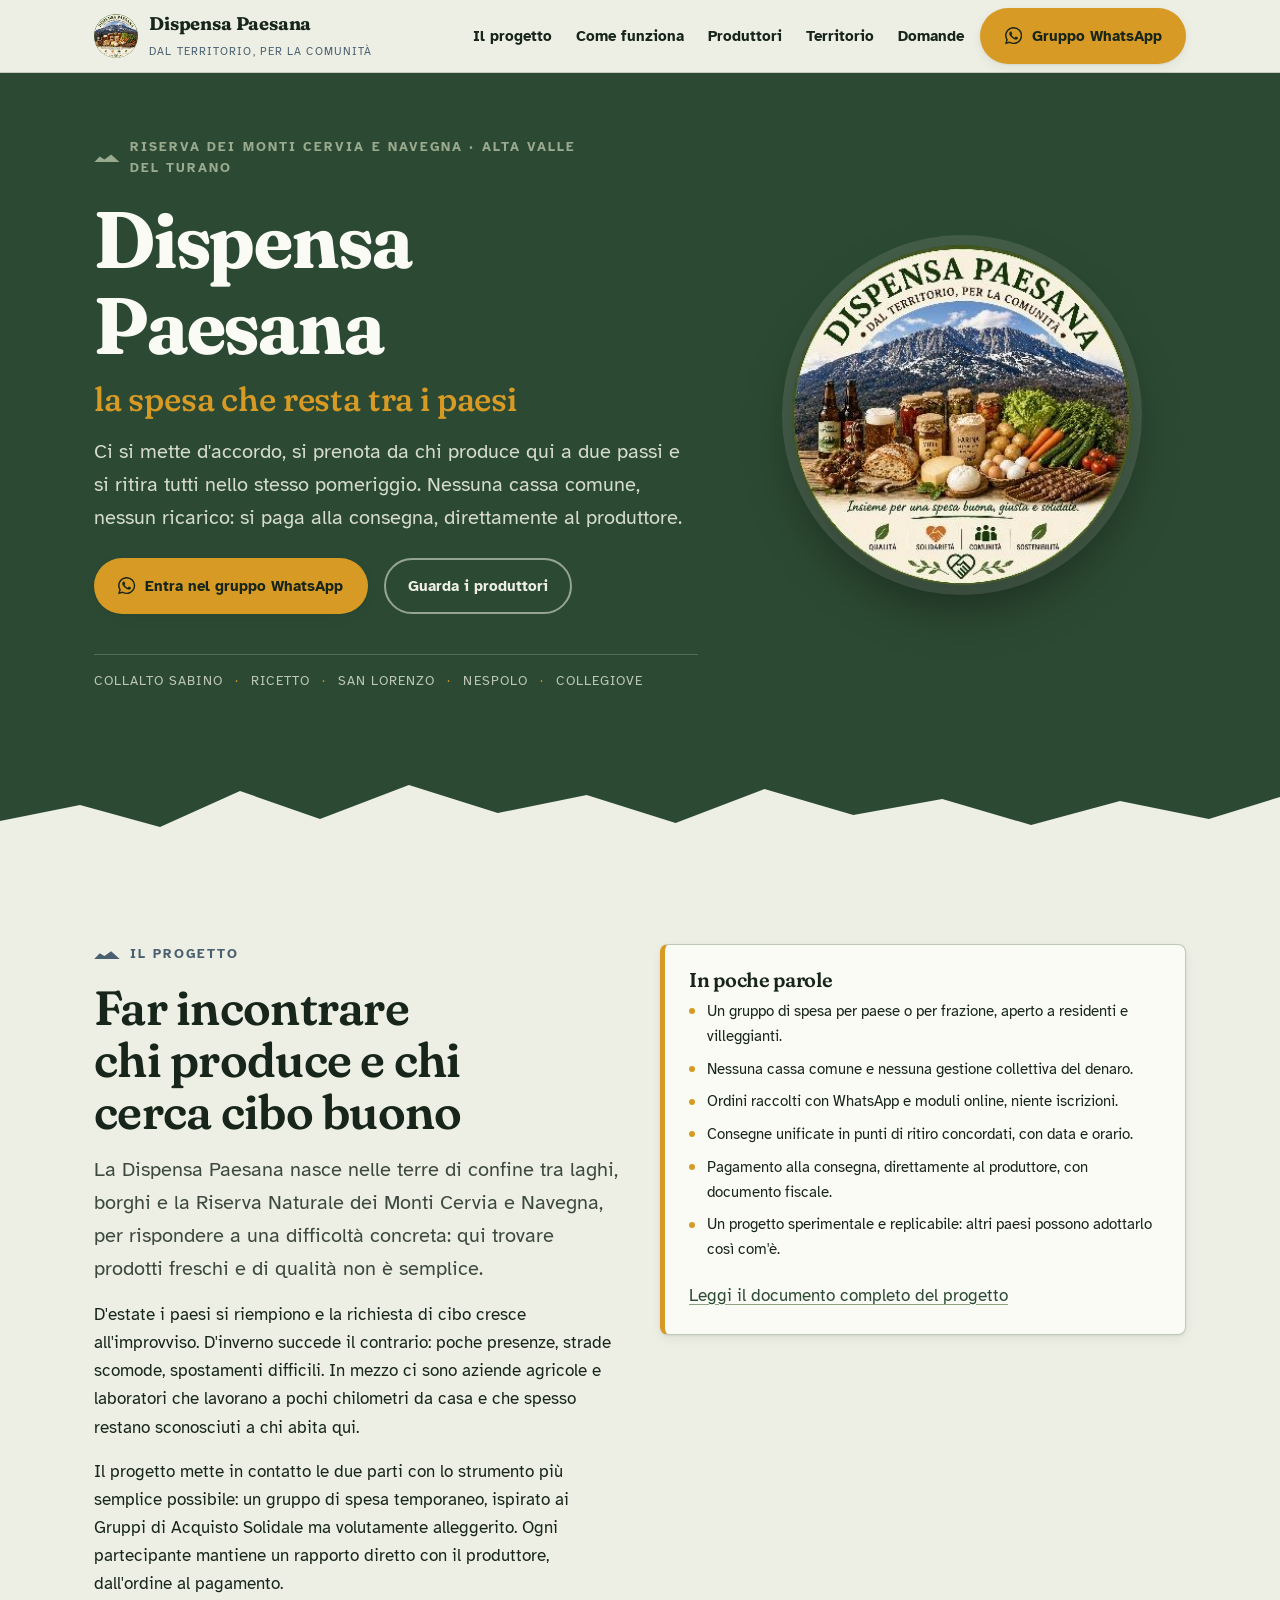
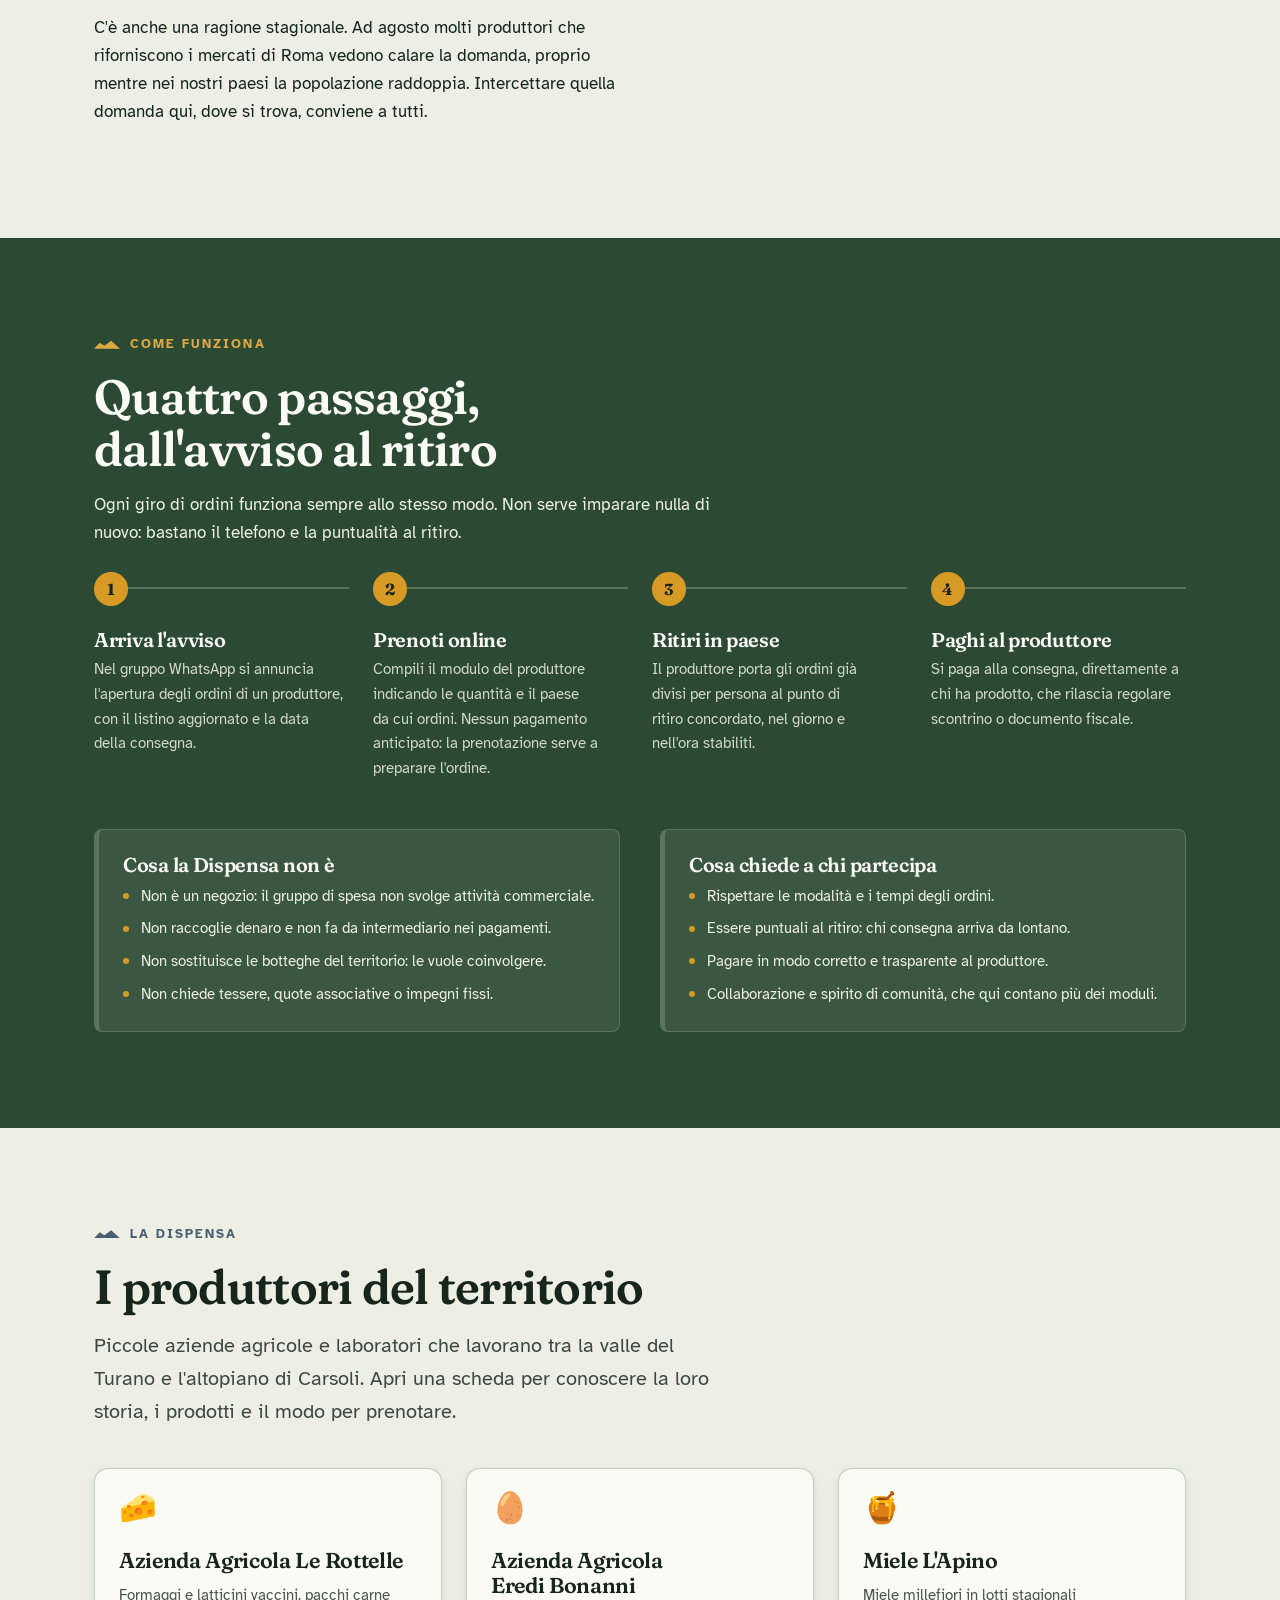
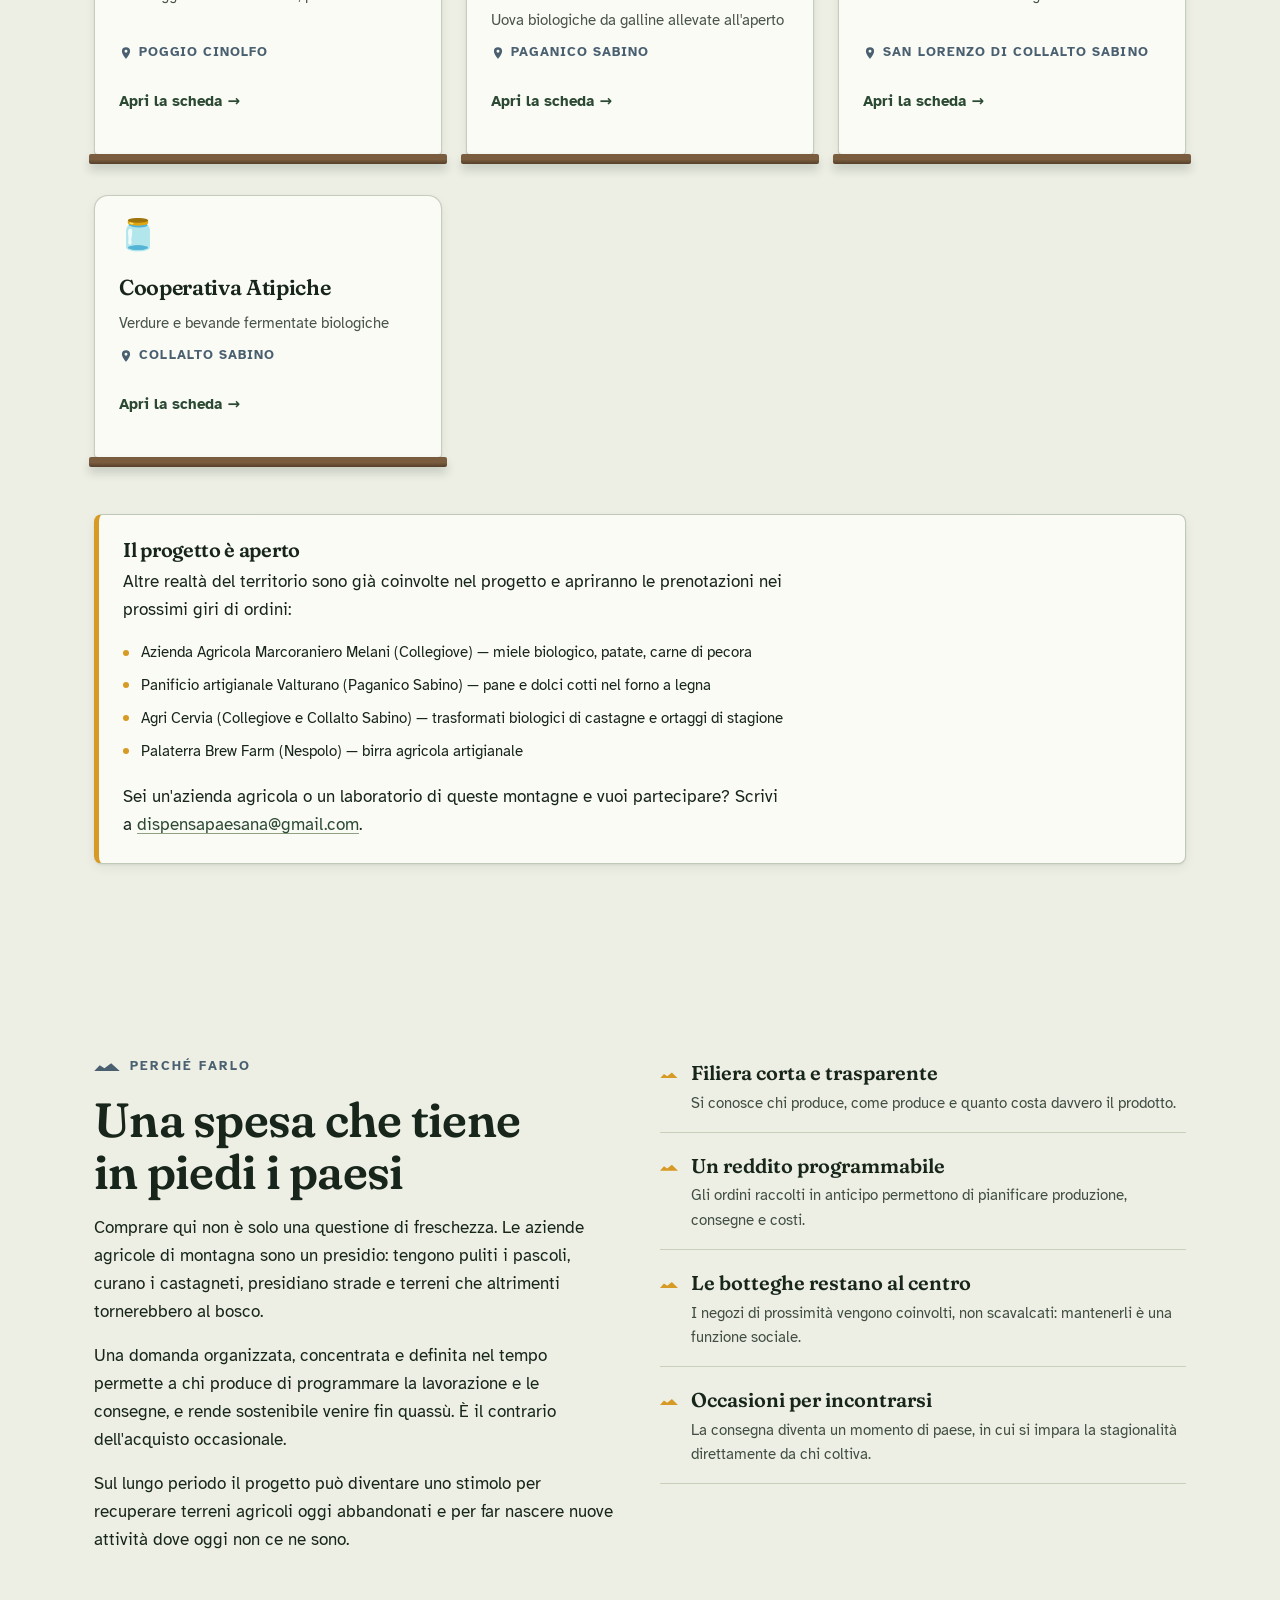
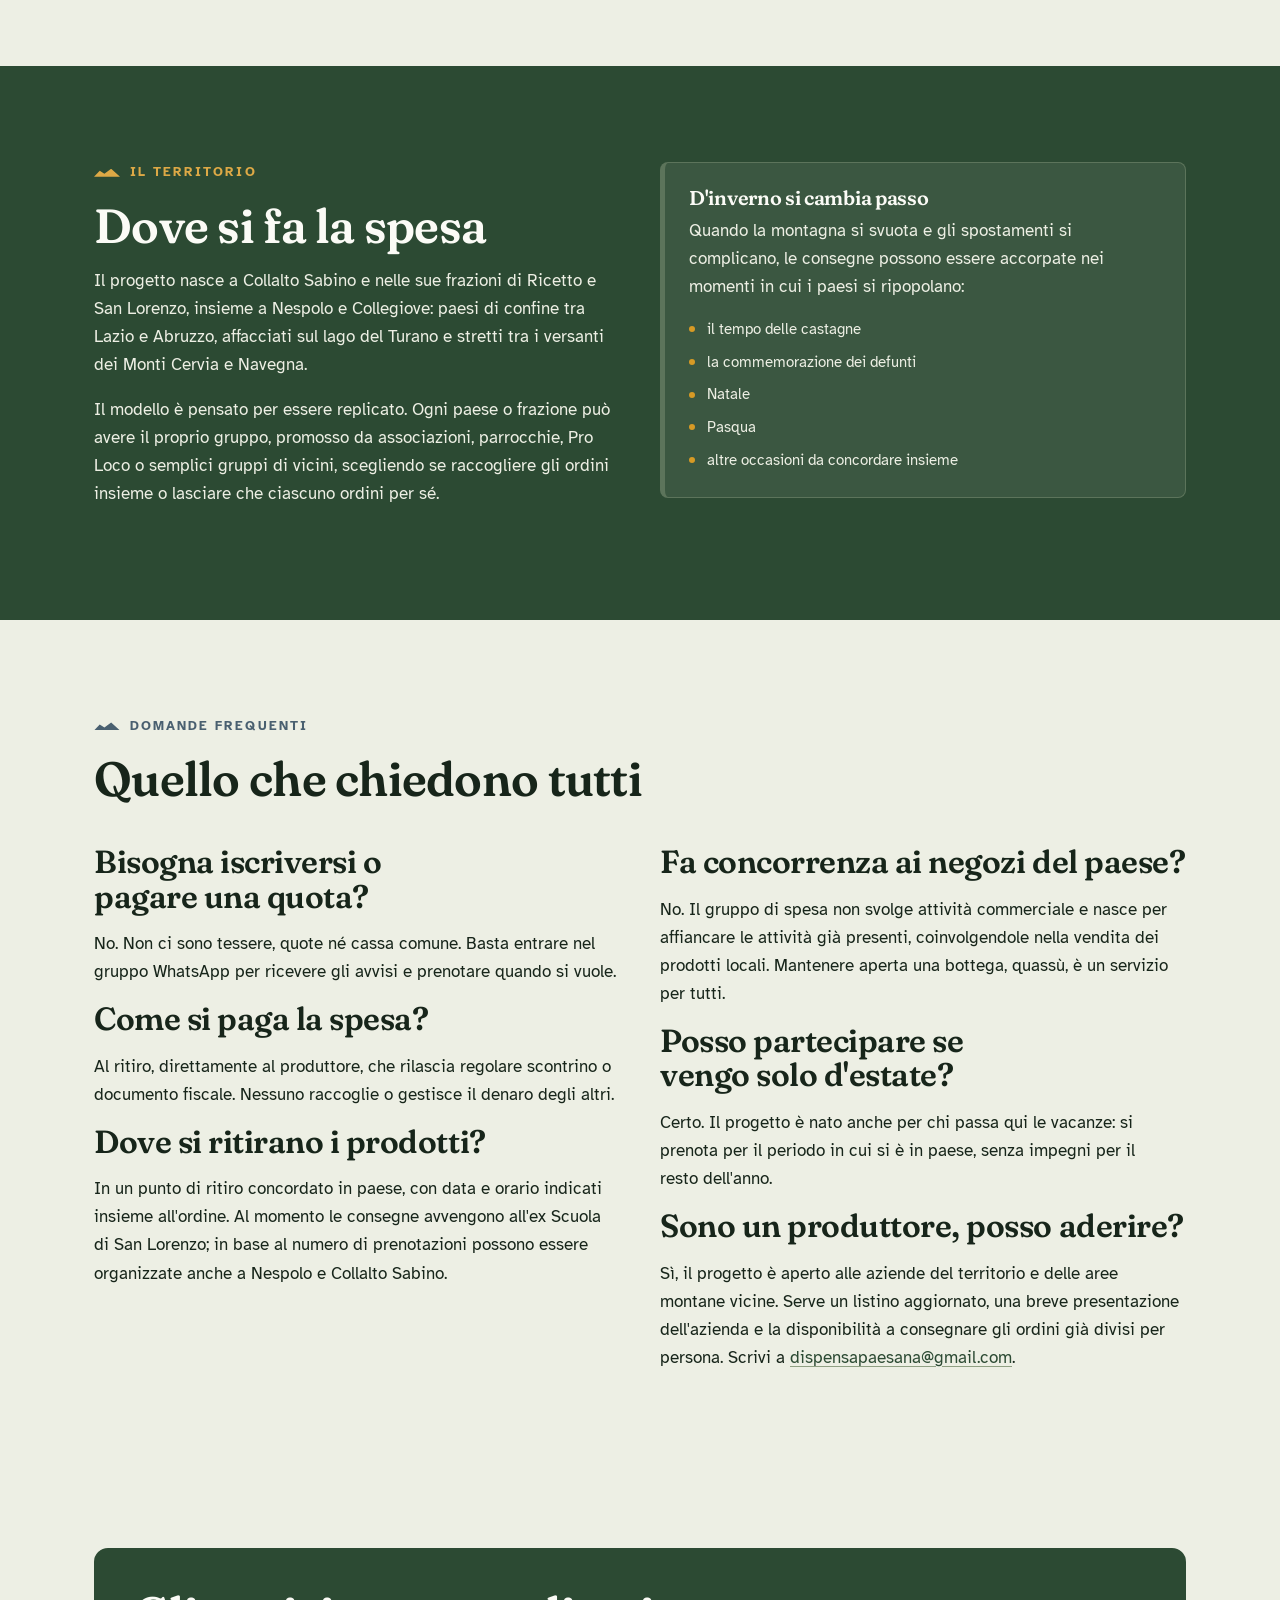
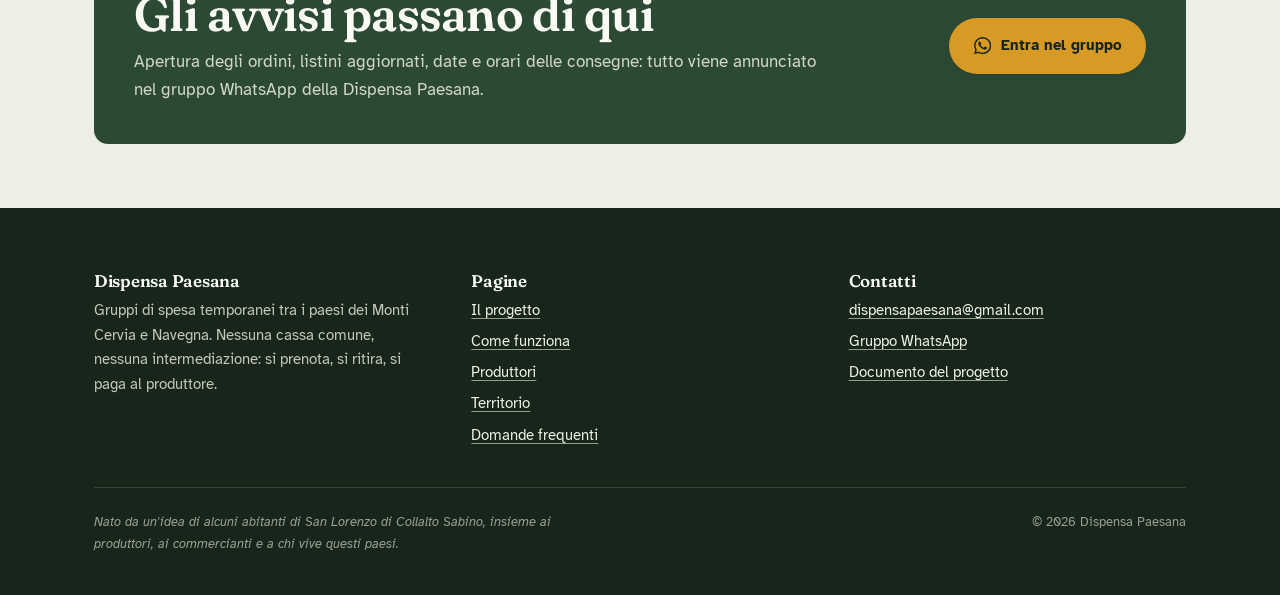
==== index.html @ 84d99591 "Sito web generato con Claude" ====
<!DOCTYPE html>
<html lang="it">
<head>
<meta charset="utf-8">
<meta name="viewport" content="width=device-width, initial-scale=1">
<title>Dispensa Paesana — gruppi di spesa con i produttori dei Monti Cervia e Navegna</title>
<meta name="description" content="Gruppi di spesa temporanei tra Collalto Sabino, Ricetto, San Lorenzo, Nespolo e Collegiove: prenoti dai produttori locali, ritiri in paese, paghi direttamente a chi produce.">
<link rel="canonical" href="https://www.dispensapaesana.it/">
<meta name="robots" content="index, follow">

<meta property="og:type" content="website">
<meta property="og:site_name" content="Dispensa Paesana">
<meta property="og:locale" content="it_IT">
<meta property="og:title" content="Dispensa Paesana — la spesa che resta tra i paesi">
<meta property="og:description" content="Prenoti dai produttori dei Monti Cervia e Navegna, ritiri in paese, paghi direttamente a chi produce. Un progetto di Collalto Sabino, Ricetto, San Lorenzo, Nespolo e Collegiove.">
<meta property="og:url" content="https://www.dispensapaesana.it/">
<meta property="og:image" content="https://www.dispensapaesana.it/assets/img/logo-dispensa-paesana.jpg">
<meta name="twitter:card" content="summary">

<link rel="icon" href="assets/img/logo-dispensa-paesana.jpg">
<link rel="apple-touch-icon" href="assets/img/logo-dispensa-paesana.jpg">

<link rel="preconnect" href="https://fonts.googleapis.com">
<link rel="preconnect" href="https://fonts.gstatic.com" crossorigin>
<link href="https://fonts.googleapis.com/css2?family=Atkinson+Hyperlegible:ital,wght@0,400;0,700;1,400&display=swap" rel="stylesheet">
<link href="https://fonts.googleapis.com/css2?family=Fraunces:opsz,wght,SOFT,WONK@9..144,400..800,0..100,0..1&display=swap" rel="stylesheet">

<link rel="stylesheet" href="assets/css/base.css">
<link rel="stylesheet" href="assets/css/layout.css">
<link rel="stylesheet" href="assets/css/componenti.css">

<script type="application/ld+json">
{
  "@context": "https://schema.org",
  "@graph": [
    {
      "@type": "Organization",
      "@id": "https://www.dispensapaesana.it/#organizzazione",
      "name": "Dispensa Paesana",
      "url": "https://www.dispensapaesana.it/",
      "logo": "https://www.dispensapaesana.it/assets/img/logo-dispensa-paesana.jpg",
      "email": "dispensapaesana@gmail.com",
      "description": "Gruppi di spesa temporanei che collegano i produttori agricoli e di trasformazione dei Monti Cervia e Navegna agli abitanti di Collalto Sabino, Ricetto, San Lorenzo, Nespolo e Collegiove.",
      "areaServed": [
        { "@type": "Place", "name": "Collalto Sabino" },
        { "@type": "Place", "name": "Ricetto" },
        { "@type": "Place", "name": "San Lorenzo di Collalto Sabino" },
        { "@type": "Place", "name": "Nespolo" },
        { "@type": "Place", "name": "Collegiove" }
      ]
    },
    {
      "@type": "WebSite",
      "@id": "https://www.dispensapaesana.it/#sito",
      "url": "https://www.dispensapaesana.it/",
      "name": "Dispensa Paesana",
      "inLanguage": "it-IT",
      "publisher": { "@id": "https://www.dispensapaesana.it/#organizzazione" }
    },
    {
      "@type": "FAQPage",
      "mainEntity": [
        {
          "@type": "Question",
          "name": "Bisogna iscriversi o pagare una quota?",
          "acceptedAnswer": {
            "@type": "Answer",
            "text": "No. Non ci sono tessere, quote né cassa comune. Basta entrare nel gruppo WhatsApp per ricevere gli avvisi e prenotare quando si vuole."
          }
        },
        {
          "@type": "Question",
          "name": "Come si paga la spesa?",
          "acceptedAnswer": {
            "@type": "Answer",
            "text": "Si paga al ritiro, direttamente al produttore, che rilascia regolare scontrino o documento fiscale. Nessuno raccoglie o gestisce il denaro degli altri."
          }
        },
        {
          "@type": "Question",
          "name": "Dove si ritirano i prodotti?",
          "acceptedAnswer": {
            "@type": "Answer",
            "text": "In un punto di ritiro concordato in paese, con data e orario indicati insieme all'ordine. Al momento le consegne avvengono presso l'ex Scuola di San Lorenzo; in base al numero di prenotazioni possono essere organizzate anche a Nespolo e Collalto Sabino."
          }
        },
        {
          "@type": "Question",
          "name": "La Dispensa Paesana fa concorrenza ai negozi del paese?",
          "acceptedAnswer": {
            "@type": "Answer",
            "text": "No. Il gruppo di spesa non svolge attività commerciale e nasce per affiancare le attività già presenti sul territorio, coinvolgendole nella vendita dei prodotti locali."
          }
        },
        {
          "@type": "Question",
          "name": "Un produttore locale può aderire al progetto?",
          "acceptedAnswer": {
            "@type": "Answer",
            "text": "Sì. Il progetto è aperto a nuove aziende agricole e di trasformazione del territorio e delle aree montane vicine. Basta scrivere a dispensapaesana@gmail.com."
          }
        }
      ]
    }
  ]
}
</script>
</head>
<body>
<a class="salta-al-contenuto" href="#contenuto">Salta al contenuto</a>

<header class="intestazione">
  <div class="contenitore intestazione__interno">
    <a class="marchio" href="index.html">
      <img src="assets/img/logo-dispensa-paesana.jpg" width="44" height="44" alt="">
      <span>
        <span class="marchio__nome">Dispensa Paesana</span>
        <span class="marchio__nota">Dal territorio, per la comunità</span>
      </span>
    </a>

    <button class="apri-menu" type="button" data-apri-menu aria-expanded="false" aria-controls="menu-principale">
      <span class="solo-lettori-schermo">Apri il menu</span>
      <svg viewBox="0 0 24 24" aria-hidden="true" fill="none" stroke="currentColor" stroke-width="2" stroke-linecap="round"><path d="M4 7h16M4 12h16M4 17h16"/></svg>
    </button>

    <nav class="navigazione" id="menu-principale" data-menu aria-label="Navigazione principale">
      <ul>
        <li><a href="#progetto">Il progetto</a></li>
        <li><a href="#come-funziona">Come funziona</a></li>
        <li><a href="#produttori">Produttori</a></li>
        <li><a href="#territorio">Territorio</a></li>
        <li><a href="#domande">Domande</a></li>
      </ul>
    </nav>

    <a class="bottone bottone--whatsapp" href="https://chat.whatsapp.com/GsconrVjEJtGJzYn5DuaPq?s=cl&amp;p=a&amp;ilr=0" target="_blank" rel="noopener">
      <svg viewBox="0 0 24 24" aria-hidden="true"><path d="M17.472 14.382c-.297-.149-1.758-.867-2.03-.967-.273-.099-.471-.148-.67.15-.197.297-.767.966-.94 1.164-.173.199-.347.223-.644.075-.297-.15-1.255-.463-2.39-1.475-.883-.788-1.48-1.761-1.653-2.059-.173-.297-.018-.458.13-.606.134-.133.298-.347.446-.52.149-.174.198-.298.298-.497.099-.198.05-.371-.025-.52-.075-.149-.669-1.612-.916-2.207-.242-.579-.487-.5-.669-.51-.173-.008-.371-.01-.57-.01-.198 0-.52.074-.792.372-.272.297-1.04 1.016-1.04 2.479 0 1.462 1.065 2.875 1.213 3.074.149.198 2.096 3.2 5.077 4.487.709.306 1.262.489 1.694.625.712.227 1.36.195 1.871.118.571-.085 1.758-.719 2.006-1.413.248-.694.248-1.289.173-1.413-.074-.124-.272-.198-.57-.347M12.05 21.785h-.004a9.87 9.87 0 0 1-5.031-1.378l-.361-.214-3.741.982.998-3.648-.235-.374a9.86 9.86 0 0 1-1.51-5.26c.001-5.45 4.436-9.884 9.888-9.884 2.64 0 5.122 1.03 6.988 2.898a9.825 9.825 0 0 1 2.893 6.994c-.003 5.45-4.437 9.884-9.885 9.884m8.413-18.297A11.815 11.815 0 0 0 12.05 0C5.495 0 .16 5.335.157 11.892c0 2.096.547 4.142 1.588 5.945L.057 24l6.305-1.654a11.882 11.882 0 0 0 5.683 1.448h.005c6.554 0 11.89-5.335 11.893-11.893a11.821 11.821 0 0 0-3.48-8.413"/></svg>
      Gruppo WhatsApp
    </a>
  </div>
</header>

<main id="contenuto">

  <!-- Copertina ------------------------------------------------------------ -->
  <section class="copertina">
    <div class="contenitore copertina__interno">
      <div>
        <p class="occhiello copertina__occhiello">Riserva dei Monti Cervia e Navegna · Alta Valle del Turano</p>
        <h1>Dispensa Paesana<em>la spesa che resta tra i paesi</em></h1>
        <p class="copertina__testo">Ci si mette d'accordo, si prenota da chi produce qui a due passi e si ritira tutti nello stesso pomeriggio. Nessuna cassa comune, nessun ricarico: si paga alla consegna, direttamente al produttore.</p>
        <div class="copertina__azioni">
          <a class="bottone bottone--whatsapp" href="https://chat.whatsapp.com/GsconrVjEJtGJzYn5DuaPq?s=cl&amp;p=a&amp;ilr=0" target="_blank" rel="noopener">
            <svg viewBox="0 0 24 24" aria-hidden="true"><path d="M17.472 14.382c-.297-.149-1.758-.867-2.03-.967-.273-.099-.471-.148-.67.15-.197.297-.767.966-.94 1.164-.173.199-.347.223-.644.075-.297-.15-1.255-.463-2.39-1.475-.883-.788-1.48-1.761-1.653-2.059-.173-.297-.018-.458.13-.606.134-.133.298-.347.446-.52.149-.174.198-.298.298-.497.099-.198.05-.371-.025-.52-.075-.149-.669-1.612-.916-2.207-.242-.579-.487-.5-.669-.51-.173-.008-.371-.01-.57-.01-.198 0-.52.074-.792.372-.272.297-1.04 1.016-1.04 2.479 0 1.462 1.065 2.875 1.213 3.074.149.198 2.096 3.2 5.077 4.487.709.306 1.262.489 1.694.625.712.227 1.36.195 1.871.118.571-.085 1.758-.719 2.006-1.413.248-.694.248-1.289.173-1.413-.074-.124-.272-.198-.57-.347M12.05 21.785h-.004a9.87 9.87 0 0 1-5.031-1.378l-.361-.214-3.741.982.998-3.648-.235-.374a9.86 9.86 0 0 1-1.51-5.26c.001-5.45 4.436-9.884 9.888-9.884 2.64 0 5.122 1.03 6.988 2.898a9.825 9.825 0 0 1 2.893 6.994c-.003 5.45-4.437 9.884-9.885 9.884m8.413-18.297A11.815 11.815 0 0 0 12.05 0C5.495 0 .16 5.335.157 11.892c0 2.096.547 4.142 1.588 5.945L.057 24l6.305-1.654a11.882 11.882 0 0 0 5.683 1.448h.005c6.554 0 11.89-5.335 11.893-11.893a11.821 11.821 0 0 0-3.48-8.413"/></svg>
            Entra nel gruppo WhatsApp
          </a>
          <a class="bottone bottone--fantasma" href="#produttori">Guarda i produttori</a>
        </div>
        <ul class="copertina__paesi">
          <li>Collalto Sabino</li>
          <li>Ricetto</li>
          <li>San Lorenzo</li>
          <li>Nespolo</li>
          <li>Collegiove</li>
        </ul>
      </div>
      <img class="copertina__logo" src="assets/img/logo-dispensa-paesana.jpg" width="340" height="340" alt="Marchio della Dispensa Paesana: prodotti del territorio davanti al profilo del Monte Cervia">
    </div>
    <svg class="cresta" viewBox="0 0 1440 90" preserveAspectRatio="none" aria-hidden="true">
      <polygon points="0,90 0,62 90,46 180,68 270,32 360,60 460,26 560,54 660,36 760,64 860,30 960,56 1060,40 1160,66 1260,42 1360,60 1440,38 1440,90"/>
    </svg>
  </section>

  <!-- Il progetto ---------------------------------------------------------- -->
  <section class="sezione" id="progetto">
    <div class="contenitore">
      <div class="griglia-due">
        <div data-rivela>
          <p class="occhiello">Il progetto</p>
          <h2>Far incontrare chi produce e chi cerca cibo buono</h2>
          <p class="testo-guida">La Dispensa Paesana nasce nelle terre di confine tra laghi, borghi e la Riserva Naturale dei Monti Cervia e Navegna, per rispondere a una difficoltà concreta: qui trovare prodotti freschi e di qualità non è semplice.</p>
          <p>D'estate i paesi si riempiono e la richiesta di cibo cresce all'improvviso. D'inverno succede il contrario: poche presenze, strade scomode, spostamenti difficili. In mezzo ci sono aziende agricole e laboratori che lavorano a pochi chilometri da casa e che spesso restano sconosciuti a chi abita qui.</p>
          <p>Il progetto mette in contatto le due parti con lo strumento più semplice possibile: un gruppo di spesa temporaneo, ispirato ai Gruppi di Acquisto Solidale ma volutamente alleggerito. Ogni partecipante mantiene un rapporto diretto con il produttore, dall'ordine al pagamento.</p>
          <p>C'è anche una ragione stagionale. Ad agosto molti produttori che riforniscono i mercati di Roma vedono calare la domanda, proprio mentre nei nostri paesi la popolazione raddoppia. Intercettare quella domanda qui, dove si trova, conviene a tutti.</p>
        </div>
        <div class="riquadro" data-rivela>
          <h3>In poche parole</h3>
          <ul class="elenco-semplice">
            <li>Un gruppo di spesa per paese o per frazione, aperto a residenti e villeggianti.</li>
            <li>Nessuna cassa comune e nessuna gestione collettiva del denaro.</li>
            <li>Ordini raccolti con WhatsApp e moduli online, niente iscrizioni.</li>
            <li>Consegne unificate in punti di ritiro concordati, con data e orario.</li>
            <li>Pagamento alla consegna, direttamente al produttore, con documento fiscale.</li>
            <li>Un progetto sperimentale e replicabile: altri paesi possono adottarlo così com'è.</li>
          </ul>
          <p style="margin-top:1.25rem"><a href="https://drive.google.com/file/d/12ZVP2cDiiBgMGHCc9cVIIb6pA5sEkGAe/view?usp=sharing" target="_blank" rel="noopener">Leggi il documento completo del progetto</a></p>
        </div>
      </div>
    </div>
  </section>

  <!-- Come funziona -------------------------------------------------------- -->
  <section class="sezione sezione--scura" id="come-funziona">
    <div class="contenitore">
      <div class="sezione__intro">
        <p class="occhiello">Come funziona</p>
        <h2>Quattro passaggi, dall'avviso al ritiro</h2>
        <p>Ogni giro di ordini funziona sempre allo stesso modo. Non serve imparare nulla di nuovo: bastano il telefono e la puntualità al ritiro.</p>
      </div>

      <ol class="passi" data-rivela>
        <li class="passo">
          <h3>Arriva l'avviso</h3>
          <p>Nel gruppo WhatsApp si annuncia l'apertura degli ordini di un produttore, con il listino aggiornato e la data della consegna.</p>
        </li>
        <li class="passo">
          <h3>Prenoti online</h3>
          <p>Compili il modulo del produttore indicando le quantità e il paese da cui ordini. Nessun pagamento anticipato: la prenotazione serve a preparare l'ordine.</p>
        </li>
        <li class="passo">
          <h3>Ritiri in paese</h3>
          <p>Il produttore porta gli ordini già divisi per persona al punto di ritiro concordato, nel giorno e nell'ora stabiliti.</p>
        </li>
        <li class="passo">
          <h3>Paghi al produttore</h3>
          <p>Si paga alla consegna, direttamente a chi ha prodotto, che rilascia regolare scontrino o documento fiscale.</p>
        </li>
      </ol>

      <div class="griglia-due" style="margin-top:3rem">
        <div class="riquadro riquadro--sfondo-scuro">
          <h3>Cosa la Dispensa non è</h3>
          <ul class="elenco-semplice">
            <li>Non è un negozio: il gruppo di spesa non svolge attività commerciale.</li>
            <li>Non raccoglie denaro e non fa da intermediario nei pagamenti.</li>
            <li>Non sostituisce le botteghe del territorio: le vuole coinvolgere.</li>
            <li>Non chiede tessere, quote associative o impegni fissi.</li>
          </ul>
        </div>
        <div class="riquadro riquadro--sfondo-scuro">
          <h3>Cosa chiede a chi partecipa</h3>
          <ul class="elenco-semplice">
            <li>Rispettare le modalità e i tempi degli ordini.</li>
            <li>Essere puntuali al ritiro: chi consegna arriva da lontano.</li>
            <li>Pagare in modo corretto e trasparente al produttore.</li>
            <li>Collaborazione e spirito di comunità, che qui contano più dei moduli.</li>
          </ul>
        </div>
      </div>
    </div>
  </section>

  <!-- Produttori ----------------------------------------------------------- -->
  <section class="sezione" id="produttori">
    <div class="contenitore">
      <div class="sezione__intro">
        <p class="occhiello">La dispensa</p>
        <h2>I produttori del territorio</h2>
        <p class="testo-guida">Piccole aziende agricole e laboratori che lavorano tra la valle del Turano e l'altopiano di Carsoli. Apri una scheda per conoscere la loro storia, i prodotti e il modo per prenotare.</p>
      </div>

      <!-- PRODUTTORI:INIZIO — sezione generata da tools/build.js, non modificare a mano -->
      <ul class="dispensa">
        <li class="barattolo">
          <p class="barattolo__simbolo" aria-hidden="true">🧀</p>
          <h3 class="barattolo__nome"><a href="produttori/le-rottelle.html">Azienda Agricola Le Rottelle</a></h3>
          <p class="barattolo__categoria">Formaggi e latticini vaccini, pacchi carne</p>
          <p class="barattolo__paese"><svg viewBox="0 0 24 24" aria-hidden="true"><path d="M12 2a7 7 0 0 0-7 7c0 5.25 7 13 7 13s7-7.75 7-13a7 7 0 0 0-7-7m0 9.5A2.5 2.5 0 1 1 12 6.5a2.5 2.5 0 0 1 0 5"/></svg>Poggio Cinolfo</p>
          <p class="barattolo__vai">Apri la scheda <span aria-hidden="true">→</span></p>
        </li>
        <li class="barattolo">
          <p class="barattolo__simbolo" aria-hidden="true">🥚</p>
          <h3 class="barattolo__nome"><a href="produttori/eredi-bonanni.html">Azienda Agricola Eredi Bonanni</a></h3>
          <p class="barattolo__categoria">Uova biologiche da galline allevate all'aperto</p>
          <p class="barattolo__paese"><svg viewBox="0 0 24 24" aria-hidden="true"><path d="M12 2a7 7 0 0 0-7 7c0 5.25 7 13 7 13s7-7.75 7-13a7 7 0 0 0-7-7m0 9.5A2.5 2.5 0 1 1 12 6.5a2.5 2.5 0 0 1 0 5"/></svg>Paganico Sabino</p>
          <p class="barattolo__vai">Apri la scheda <span aria-hidden="true">→</span></p>
        </li>
        <li class="barattolo">
          <p class="barattolo__simbolo" aria-hidden="true">🍯</p>
          <h3 class="barattolo__nome"><a href="produttori/miele-lapino.html">Miele L'Apino</a></h3>
          <p class="barattolo__categoria">Miele millefiori in lotti stagionali</p>
          <p class="barattolo__paese"><svg viewBox="0 0 24 24" aria-hidden="true"><path d="M12 2a7 7 0 0 0-7 7c0 5.25 7 13 7 13s7-7.75 7-13a7 7 0 0 0-7-7m0 9.5A2.5 2.5 0 1 1 12 6.5a2.5 2.5 0 0 1 0 5"/></svg>San Lorenzo di Collalto Sabino</p>
          <p class="barattolo__vai">Apri la scheda <span aria-hidden="true">→</span></p>
        </li>
        <li class="barattolo">
          <p class="barattolo__simbolo" aria-hidden="true">🫙</p>
          <h3 class="barattolo__nome"><a href="produttori/atipiche.html">Cooperativa Atipiche</a></h3>
          <p class="barattolo__categoria">Verdure e bevande fermentate biologiche</p>
          <p class="barattolo__paese"><svg viewBox="0 0 24 24" aria-hidden="true"><path d="M12 2a7 7 0 0 0-7 7c0 5.25 7 13 7 13s7-7.75 7-13a7 7 0 0 0-7-7m0 9.5A2.5 2.5 0 1 1 12 6.5a2.5 2.5 0 0 1 0 5"/></svg>Collalto Sabino</p>
          <p class="barattolo__vai">Apri la scheda <span aria-hidden="true">→</span></p>
        </li>
      </ul>
      <!-- PRODUTTORI:FINE -->

      <div class="riquadro" style="margin-top:3.5rem" data-rivela>
        <h3>Il progetto è aperto</h3>
        <p>Altre realtà del territorio sono già coinvolte nel progetto e apriranno le prenotazioni nei prossimi giri di ordini:</p>
        <ul class="elenco-semplice">
          <li>Azienda Agricola Marcoraniero Melani (Collegiove) — miele biologico, patate, carne di pecora</li>
          <li>Panificio artigianale Valturano (Paganico Sabino) — pane e dolci cotti nel forno a legna</li>
          <li>Agri Cervia (Collegiove e Collalto Sabino) — trasformati biologici di castagne e ortaggi di stagione</li>
          <li>Palaterra Brew Farm (Nespolo) — birra agricola artigianale</li>
        </ul>
        <p style="margin-top:1.25rem">Sei un'azienda agricola o un laboratorio di queste montagne e vuoi partecipare? Scrivi a <a href="mailto:dispensapaesana@gmail.com">dispensapaesana@gmail.com</a>.</p>
      </div>
    </div>
  </section>

  <!-- Perché ---------------------------------------------------------------- -->
  <section class="sezione" id="perche">
    <div class="contenitore">
      <div class="griglia-due">
        <div data-rivela>
          <p class="occhiello">Perché farlo</p>
          <h2>Una spesa che tiene in piedi i paesi</h2>
          <p>Comprare qui non è solo una questione di freschezza. Le aziende agricole di montagna sono un presidio: tengono puliti i pascoli, curano i castagneti, presidiano strade e terreni che altrimenti tornerebbero al bosco.</p>
          <p>Una domanda organizzata, concentrata e definita nel tempo permette a chi produce di programmare la lavorazione e le consegne, e rende sostenibile venire fin quassù. È il contrario dell'acquisto occasionale.</p>
          <p>Sul lungo periodo il progetto può diventare uno stimolo per recuperare terreni agricoli oggi abbandonati e per far nascere nuove attività dove oggi non ce ne sono.</p>
        </div>
        <ul class="valori" data-rivela>
          <li>
            <div>
              <strong>Filiera corta e trasparente</strong>
              <p>Si conosce chi produce, come produce e quanto costa davvero il prodotto.</p>
            </div>
          </li>
          <li>
            <div>
              <strong>Un reddito programmabile</strong>
              <p>Gli ordini raccolti in anticipo permettono di pianificare produzione, consegne e costi.</p>
            </div>
          </li>
          <li>
            <div>
              <strong>Le botteghe restano al centro</strong>
              <p>I negozi di prossimità vengono coinvolti, non scavalcati: mantenerli è una funzione sociale.</p>
            </div>
          </li>
          <li>
            <div>
              <strong>Occasioni per incontrarsi</strong>
              <p>La consegna diventa un momento di paese, in cui si impara la stagionalità direttamente da chi coltiva.</p>
            </div>
          </li>
        </ul>
      </div>
    </div>
  </section>

  <!-- Territorio ------------------------------------------------------------ -->
  <section class="sezione sezione--scura" id="territorio">
    <div class="contenitore">
      <div class="griglia-due">
        <div data-rivela>
          <p class="occhiello">Il territorio</p>
          <h2>Dove si fa la spesa</h2>
          <p>Il progetto nasce a Collalto Sabino e nelle sue frazioni di Ricetto e San Lorenzo, insieme a Nespolo e Collegiove: paesi di confine tra Lazio e Abruzzo, affacciati sul lago del Turano e stretti tra i versanti dei Monti Cervia e Navegna.</p>
          <p>Il modello è pensato per essere replicato. Ogni paese o frazione può avere il proprio gruppo, promosso da associazioni, parrocchie, Pro Loco o semplici gruppi di vicini, scegliendo se raccogliere gli ordini insieme o lasciare che ciascuno ordini per sé.</p>
        </div>
        <div class="riquadro riquadro--sfondo-scuro" data-rivela>
          <h3>D'inverno si cambia passo</h3>
          <p>Quando la montagna si svuota e gli spostamenti si complicano, le consegne possono essere accorpate nei momenti in cui i paesi si ripopolano:</p>
          <ul class="elenco-semplice">
            <li>il tempo delle castagne</li>
            <li>la commemorazione dei defunti</li>
            <li>Natale</li>
            <li>Pasqua</li>
            <li>altre occasioni da concordare insieme</li>
          </ul>
        </div>
      </div>
    </div>
  </section>

  <!-- Domande --------------------------------------------------------------- -->
  <section class="sezione" id="domande">
    <div class="contenitore">
      <div class="sezione__intro">
        <p class="occhiello">Domande frequenti</p>
        <h2>Quello che chiedono tutti</h2>
      </div>
      <div class="griglia-due" data-rivela>
        <div>
          <h3>Bisogna iscriversi o pagare una quota?</h3>
          <p>No. Non ci sono tessere, quote né cassa comune. Basta entrare nel gruppo WhatsApp per ricevere gli avvisi e prenotare quando si vuole.</p>
          <h3>Come si paga la spesa?</h3>
          <p>Al ritiro, direttamente al produttore, che rilascia regolare scontrino o documento fiscale. Nessuno raccoglie o gestisce il denaro degli altri.</p>
          <h3>Dove si ritirano i prodotti?</h3>
          <p>In un punto di ritiro concordato in paese, con data e orario indicati insieme all'ordine. Al momento le consegne avvengono all'ex Scuola di San Lorenzo; in base al numero di prenotazioni possono essere organizzate anche a Nespolo e Collalto Sabino.</p>
        </div>
        <div>
          <h3>Fa concorrenza ai negozi del paese?</h3>
          <p>No. Il gruppo di spesa non svolge attività commerciale e nasce per affiancare le attività già presenti, coinvolgendole nella vendita dei prodotti locali. Mantenere aperta una bottega, quassù, è un servizio per tutti.</p>
          <h3>Posso partecipare se vengo solo d'estate?</h3>
          <p>Certo. Il progetto è nato anche per chi passa qui le vacanze: si prenota per il periodo in cui si è in paese, senza impegni per il resto dell'anno.</p>
          <h3>Sono un produttore, posso aderire?</h3>
          <p>Sì, il progetto è aperto alle aziende del territorio e delle aree montane vicine. Serve un listino aggiornato, una breve presentazione dell'azienda e la disponibilità a consegnare gli ordini già divisi per persona. Scrivi a <a href="mailto:dispensapaesana@gmail.com">dispensapaesana@gmail.com</a>.</p>
        </div>
      </div>
    </div>
  </section>

  <!-- Richiamo finale ------------------------------------------------------- -->
  <section class="sezione sezione--stretta" id="partecipa">
    <div class="contenitore">
      <div class="richiamo" data-rivela>
        <div>
          <h2>Gli avvisi passano di qui</h2>
          <p>Apertura degli ordini, listini aggiornati, date e orari delle consegne: tutto viene annunciato nel gruppo WhatsApp della Dispensa Paesana.</p>
        </div>
        <a class="bottone bottone--whatsapp" href="https://chat.whatsapp.com/GsconrVjEJtGJzYn5DuaPq?s=cl&amp;p=a&amp;ilr=0" target="_blank" rel="noopener">
          <svg viewBox="0 0 24 24" aria-hidden="true"><path d="M17.472 14.382c-.297-.149-1.758-.867-2.03-.967-.273-.099-.471-.148-.67.15-.197.297-.767.966-.94 1.164-.173.199-.347.223-.644.075-.297-.15-1.255-.463-2.39-1.475-.883-.788-1.48-1.761-1.653-2.059-.173-.297-.018-.458.13-.606.134-.133.298-.347.446-.52.149-.174.198-.298.298-.497.099-.198.05-.371-.025-.52-.075-.149-.669-1.612-.916-2.207-.242-.579-.487-.5-.669-.51-.173-.008-.371-.01-.57-.01-.198 0-.52.074-.792.372-.272.297-1.04 1.016-1.04 2.479 0 1.462 1.065 2.875 1.213 3.074.149.198 2.096 3.2 5.077 4.487.709.306 1.262.489 1.694.625.712.227 1.36.195 1.871.118.571-.085 1.758-.719 2.006-1.413.248-.694.248-1.289.173-1.413-.074-.124-.272-.198-.57-.347M12.05 21.785h-.004a9.87 9.87 0 0 1-5.031-1.378l-.361-.214-3.741.982.998-3.648-.235-.374a9.86 9.86 0 0 1-1.51-5.26c.001-5.45 4.436-9.884 9.888-9.884 2.64 0 5.122 1.03 6.988 2.898a9.825 9.825 0 0 1 2.893 6.994c-.003 5.45-4.437 9.884-9.885 9.884m8.413-18.297A11.815 11.815 0 0 0 12.05 0C5.495 0 .16 5.335.157 11.892c0 2.096.547 4.142 1.588 5.945L.057 24l6.305-1.654a11.882 11.882 0 0 0 5.683 1.448h.005c6.554 0 11.89-5.335 11.893-11.893a11.821 11.821 0 0 0-3.48-8.413"/></svg>
          Entra nel gruppo
        </a>
      </div>
    </div>
  </section>

</main>

<footer class="pie">
  <div class="contenitore">
    <div class="pie__griglia">
      <div>
        <h3>Dispensa Paesana</h3>
        <p>Gruppi di spesa temporanei tra i paesi dei Monti Cervia e Navegna. Nessuna cassa comune, nessuna intermediazione: si prenota, si ritira, si paga al produttore.</p>
      </div>
      <div>
        <h3>Pagine</h3>
        <ul>
          <li><a href="#progetto">Il progetto</a></li>
          <li><a href="#come-funziona">Come funziona</a></li>
          <li><a href="#produttori">Produttori</a></li>
          <li><a href="#territorio">Territorio</a></li>
          <li><a href="#domande">Domande frequenti</a></li>
        </ul>
      </div>
      <div>
        <h3>Contatti</h3>
        <ul>
          <li><a href="mailto:dispensapaesana@gmail.com">dispensapaesana@gmail.com</a></li>
          <li><a href="https://chat.whatsapp.com/GsconrVjEJtGJzYn5DuaPq?s=cl&amp;p=a&amp;ilr=0" target="_blank" rel="noopener">Gruppo WhatsApp</a></li>
          <li><a href="https://drive.google.com/file/d/12ZVP2cDiiBgMGHCc9cVIIb6pA5sEkGAe/view?usp=sharing" target="_blank" rel="noopener">Documento del progetto</a></li>
        </ul>
      </div>
    </div>
    <div class="pie__coda">
      <p class="pie__firma">Nato da un'idea di alcuni abitanti di San Lorenzo di Collalto Sabino, insieme ai produttori, ai commercianti e a chi vive questi paesi.</p>
      <p>© <span data-anno>2026</span> Dispensa Paesana</p>
    </div>
  </div>
</footer>

<script src="assets/js/navigazione.js" defer></script>
<script src="assets/js/utilita.js" defer></script>
</body>
</html>
---- assets/css/base.css ----
/* ==========================================================================
   base.css — variabili di progetto, reset e tipografia
   Tutto il resto del sito legge i colori e le misure da qui.
   ========================================================================== */

:root {
  /* Colori --------------------------------------------------------------- */
  --inchiostro: #17251a;   /* testo principale */
  --bosco: #2c4a33;        /* verde del logo, fondali scuri */
  --bosco-chiaro: #3d6144;
  --salvia: #8fa083;       /* verde tenue, bordi e dettagli */
  --calce: #edefe4;        /* fondo pagina, bianco di calce */
  --carta: #fbfbf6;        /* superfici in rilievo */
  --miele: #d79a25;        /* accento: pulsanti e richiami */
  --miele-scuro: #a97614;
  --monte: #4a6070;        /* blu-grigio dei monti, testo secondario */
  --legno: #7a5c3e;        /* i ripiani della dispensa */
  --legno-scuro: #55402b;

  /* Tipografia ----------------------------------------------------------- */
  --font-display: "Fraunces", "Iowan Old Style", Georgia, "Times New Roman", serif;
  --font-testo: "Atkinson Hyperlegible", "Segoe UI", system-ui, -apple-system, sans-serif;

  --scala-xs: 0.8125rem;
  --scala-s: 0.9375rem;
  --scala-m: 1.0625rem;
  --scala-l: 1.25rem;
  --scala-xl: clamp(1.5rem, 1.2rem + 1.4vw, 2rem);
  --scala-xxl: clamp(2rem, 1.5rem + 2.6vw, 3rem);
  --scala-hero: clamp(2.75rem, 1.8rem + 4.6vw, 5rem);

  /* Spazi e misure ------------------------------------------------------- */
  --spazio-1: 0.5rem;
  --spazio-2: 1rem;
  --spazio-3: 1.5rem;
  --spazio-4: 2.5rem;
  --spazio-5: 4rem;
  --spazio-6: 6rem;

  --larghezza-max: 1140px;
  --larghezza-testo: 62ch;
  --raggio: 14px;
  --raggio-piccolo: 8px;

  --ombra-bassa: 0 1px 2px rgba(23, 37, 26, 0.08), 0 4px 12px rgba(23, 37, 26, 0.06);
  --ombra-alta: 0 6px 14px rgba(23, 37, 26, 0.12), 0 18px 36px rgba(23, 37, 26, 0.12);

  --transizione: 180ms ease;
}

/* Reset essenziale --------------------------------------------------------- */

*,
*::before,
*::after {
  box-sizing: border-box;
}

html {
  -webkit-text-size-adjust: 100%;
  scroll-behavior: smooth;
  scroll-padding-top: 6rem;
}

body {
  margin: 0;
  background-color: var(--calce);
  color: var(--inchiostro);
  font-family: var(--font-testo);
  font-size: var(--scala-m);
  line-height: 1.65;
  text-rendering: optimizeLegibility;
  -webkit-font-smoothing: antialiased;
}

img,
svg {
  display: block;
  max-width: 100%;
}

ul,
ol {
  margin: 0;
  padding: 0;
}

/* Tipografia --------------------------------------------------------------- */

h1,
h2,
h3,
h4 {
  font-family: var(--font-display);
  font-variation-settings: "SOFT" 60, "WONK" 1;
  font-weight: 600;
  line-height: 1.08;
  letter-spacing: -0.015em;
  margin: 0 0 var(--spazio-2);
  text-wrap: balance;
}

h1 {
  font-size: var(--scala-hero);
  font-weight: 700;
}

h2 {
  font-size: var(--scala-xxl);
}

h3 {
  font-size: var(--scala-xl);
}

h4 {
  font-size: var(--scala-l);
}

p {
  margin: 0 0 var(--spazio-2);
  max-width: var(--larghezza-testo);
  text-wrap: pretty;
}

a {
  color: var(--bosco);
  text-decoration-color: var(--salvia);
  text-underline-offset: 3px;
  transition: color var(--transizione), text-decoration-color var(--transizione);
}

a:hover {
  color: var(--miele-scuro);
  text-decoration-color: currentColor;
}

strong {
  font-weight: 700;
}

/* Elementi ricorrenti ------------------------------------------------------ */

.occhiello {
  font-family: var(--font-testo);
  font-size: var(--scala-xs);
  font-weight: 700;
  letter-spacing: 0.16em;
  text-transform: uppercase;
  color: var(--monte);
  margin: 0 0 var(--spazio-2);
  display: flex;
  align-items: center;
  gap: 0.6rem;
}

/* Il trattino a dente di monte che precede ogni occhiello: la sagoma della
   Riserva dei Monti Cervia e Navegna ridotta a segno grafico. */
.occhiello::before {
  content: "";
  width: 26px;
  height: 8px;
  flex: 0 0 auto;
  background-color: currentColor;
  clip-path: polygon(0% 100%, 22% 25%, 40% 62%, 66% 0%, 100% 100%);
}

.testo-guida {
  font-size: var(--scala-l);
  color: color-mix(in srgb, var(--inchiostro) 82%, transparent);
}

/* Accessibilità ------------------------------------------------------------ */

.salta-al-contenuto {
  position: absolute;
  left: -9999px;
  top: 0;
  z-index: 100;
  background: var(--miele);
  color: var(--inchiostro);
  padding: var(--spazio-1) var(--spazio-2);
  border-radius: 0 0 var(--raggio-piccolo) 0;
  font-weight: 700;
}

.salta-al-contenuto:focus {
  left: 0;
}

:focus-visible {
  outline: 3px solid var(--miele);
  outline-offset: 3px;
  border-radius: 2px;
}

.solo-lettori-schermo {
  position: absolute;
  width: 1px;
  height: 1px;
  overflow: hidden;
  clip: rect(0 0 0 0);
  clip-path: inset(50%);
  white-space: nowrap;
}

@media (prefers-reduced-motion: reduce) {
  html {
    scroll-behavior: auto;
  }

  *,
  *::before,
  *::after {
    animation-duration: 0.01ms !important;
    animation-iteration-count: 1 !important;
    transition-duration: 0.01ms !important;
  }
}
---- assets/css/layout.css ----
/* ==========================================================================
   layout.css — impalcatura della pagina: intestazione, sezioni, hero, footer
   ========================================================================== */

.contenitore {
  width: 100%;
  max-width: var(--larghezza-max);
  margin-inline: auto;
  padding-inline: var(--spazio-3);
}

/* Intestazione ------------------------------------------------------------- */

.intestazione {
  position: sticky;
  top: 0;
  z-index: 50;
  background-color: color-mix(in srgb, var(--calce) 92%, transparent);
  backdrop-filter: blur(10px);
  border-bottom: 1px solid color-mix(in srgb, var(--salvia) 45%, transparent);
}

.intestazione__interno {
  display: flex;
  align-items: center;
  gap: var(--spazio-2);
  min-height: 4.5rem;
}

.marchio {
  display: flex;
  align-items: center;
  gap: 0.7rem;
  text-decoration: none;
  color: var(--inchiostro);
  margin-right: auto;
}

.marchio img {
  width: 44px;
  height: 44px;
  border-radius: 50%;
  flex: 0 0 auto;
}

.marchio__nome {
  font-family: var(--font-display);
  font-variation-settings: "SOFT" 60, "WONK" 1;
  font-weight: 700;
  font-size: 1.15rem;
  line-height: 1;
  letter-spacing: -0.01em;
}

.marchio__nota {
  display: block;
  font-family: var(--font-testo);
  font-size: 0.6875rem;
  font-weight: 400;
  letter-spacing: 0.1em;
  text-transform: uppercase;
  color: var(--monte);
  margin-top: 0.25rem;
}

.navigazione ul {
  display: flex;
  align-items: center;
  gap: var(--spazio-3);
  list-style: none;
}

.navigazione a {
  text-decoration: none;
  font-size: var(--scala-s);
  font-weight: 700;
  color: var(--inchiostro);
  padding-block: 0.35rem;
  border-bottom: 2px solid transparent;
}

.navigazione a:hover,
.navigazione a[aria-current="page"] {
  color: var(--bosco);
  border-bottom-color: var(--miele);
}

.apri-menu {
  display: none;
  background: none;
  border: 1px solid var(--salvia);
  border-radius: var(--raggio-piccolo);
  padding: 0.5rem 0.7rem;
  cursor: pointer;
  color: var(--inchiostro);
}

.apri-menu svg {
  width: 22px;
  height: 22px;
}

@media (max-width: 900px) {
  .apri-menu {
    display: block;
    order: 3;
  }

  .intestazione .bottone--whatsapp {
    order: 2;
    padding: 0.55rem 0.9rem;
    font-size: var(--scala-xs);
  }

  .navigazione {
    order: 4;
    flex-basis: 100%;
    display: none;
    border-top: 1px solid color-mix(in srgb, var(--salvia) 45%, transparent);
    padding-block: var(--spazio-2);
  }

  .navigazione.is-aperta {
    display: block;
  }

  .navigazione ul {
    flex-direction: column;
    align-items: stretch;
    gap: 0;
  }

  .navigazione a {
    display: block;
    padding: 0.7rem 0;
    border-bottom: 1px solid color-mix(in srgb, var(--salvia) 30%, transparent);
  }

  .intestazione__interno {
    flex-wrap: wrap;
    padding-block: 0.6rem;
  }
}

/* Sotto i 560px l'intestazione lascia solo l'icona di WhatsApp: il testo resta
   nel DOM per i lettori di schermo. */
@media (max-width: 560px) {
  .marchio img {
    width: 38px;
    height: 38px;
  }

  .marchio__nome {
    font-size: 1rem;
  }

  .marchio__nota {
    display: none;
  }

  .intestazione .bottone--whatsapp {
    font-size: 0;
    gap: 0;
    padding: 0.65rem;
  }

  .intestazione .bottone--whatsapp svg {
    width: 20px;
    height: 20px;
  }
}

/* Sezioni ------------------------------------------------------------------ */

.sezione {
  padding-block: var(--spazio-6);
}

.sezione--stretta {
  padding-block: var(--spazio-5);
}

.sezione--scura {
  background-color: var(--bosco);
  color: var(--calce);
}

.sezione--scura h2,
.sezione--scura h3 {
  color: var(--carta);
}

.sezione--scura .occhiello {
  color: color-mix(in srgb, var(--miele) 85%, white);
}

.sezione--scura a {
  color: var(--miele);
}

.sezione__intro {
  max-width: 58ch;
  margin-bottom: var(--spazio-4);
}

.griglia-due {
  display: grid;
  gap: var(--spazio-4);
  grid-template-columns: repeat(auto-fit, minmax(min(100%, 320px), 1fr));
  align-items: start;
}

/* Copertina ---------------------------------------------------------------- */

.copertina {
  position: relative;
  background-color: var(--bosco);
  color: var(--calce);
  padding-top: var(--spazio-5);
  padding-bottom: calc(var(--spazio-6) + 60px);
  overflow: hidden;
}

.copertina__interno {
  display: grid;
  grid-template-columns: 1.35fr 1fr;
  gap: var(--spazio-4);
  align-items: center;
  position: relative;
  z-index: 2;
}

.copertina h1 {
  color: var(--carta);
  margin-bottom: var(--spazio-2);
}

.copertina h1 em {
  display: block;
  font-style: normal;
  color: var(--miele);
  font-size: 0.42em;
  font-weight: 500;
  letter-spacing: -0.005em;
  line-height: 1.15;
  margin-top: 0.35em;
  font-variation-settings: "SOFT" 100, "WONK" 1;
}

.copertina__occhiello {
  color: color-mix(in srgb, var(--salvia) 90%, white);
}

.copertina__testo {
  font-size: var(--scala-l);
  color: color-mix(in srgb, var(--calce) 88%, transparent);
  max-width: 46ch;
}

.copertina__azioni {
  display: flex;
  flex-wrap: wrap;
  gap: var(--spazio-2);
  margin-top: var(--spazio-3);
}

.copertina__paesi {
  list-style: none;
  display: flex;
  flex-wrap: wrap;
  gap: 0.4rem 0.75rem;
  margin-top: var(--spazio-4);
  padding-top: var(--spazio-2);
  border-top: 1px solid color-mix(in srgb, var(--salvia) 40%, transparent);
  font-size: var(--scala-xs);
  letter-spacing: 0.08em;
  text-transform: uppercase;
  color: color-mix(in srgb, var(--calce) 75%, transparent);
}

.copertina__paesi li + li::before {
  content: "·";
  margin-right: 0.75rem;
  color: var(--miele);
}

.copertina__logo {
  justify-self: center;
  width: min(340px, 100%);
  aspect-ratio: 1;
  border-radius: 50%;
  box-shadow: 0 0 0 10px color-mix(in srgb, var(--calce) 12%, transparent),
    0 24px 48px rgba(0, 0, 0, 0.35);
}

/* Il profilo dei monti che chiude la copertina */
.cresta {
  position: absolute;
  left: 0;
  right: 0;
  bottom: -1px;
  width: 100%;
  height: 90px;
  z-index: 1;
  fill: var(--calce);
}

@media (max-width: 860px) {
  .copertina__interno {
    grid-template-columns: 1fr;
    text-align: left;
  }

  .copertina__logo {
    order: -1;
    width: min(200px, 55%);
    justify-self: start;
  }
}

/* Piè di pagina ------------------------------------------------------------ */

.pie {
  background-color: var(--inchiostro);
  color: color-mix(in srgb, var(--calce) 80%, transparent);
  padding-block: var(--spazio-5) var(--spazio-3);
  font-size: var(--scala-s);
}

.pie a {
  color: var(--calce);
}

.pie a:hover {
  color: var(--miele);
}

.pie__griglia {
  display: grid;
  gap: var(--spazio-4);
  grid-template-columns: repeat(auto-fit, minmax(min(100%, 240px), 1fr));
  padding-bottom: var(--spazio-4);
}

.pie h3 {
  font-size: var(--scala-m);
  color: var(--carta);
  margin-bottom: var(--spazio-1);
}

.pie ul {
  list-style: none;
  display: grid;
  gap: 0.4rem;
}

.pie__coda {
  border-top: 1px solid color-mix(in srgb, var(--salvia) 25%, transparent);
  padding-top: var(--spazio-3);
  display: flex;
  flex-wrap: wrap;
  gap: var(--spazio-2);
  justify-content: space-between;
  font-size: var(--scala-xs);
  color: color-mix(in srgb, var(--calce) 60%, transparent);
}

.pie__firma {
  max-width: 52ch;
  font-style: italic;
}
---- assets/css/componenti.css ----
/* ==========================================================================
   componenti.css — pulsanti, schede produttore, passi, riquadri
   ========================================================================== */

/* Pulsanti ----------------------------------------------------------------- */

.bottone {
  display: inline-flex;
  align-items: center;
  gap: 0.6rem;
  padding: 0.85rem 1.4rem;
  border-radius: 999px;
  border: 2px solid transparent;
  font-family: var(--font-testo);
  font-size: var(--scala-s);
  font-weight: 700;
  text-decoration: none;
  cursor: pointer;
  transition: transform var(--transizione), background-color var(--transizione),
    border-color var(--transizione), color var(--transizione);
}

.bottone:hover {
  transform: translateY(-2px);
}

.bottone svg {
  width: 1.15em;
  height: 1.15em;
  flex: 0 0 auto;
  fill: currentColor;
}

.bottone--whatsapp {
  background-color: var(--miele);
  color: var(--inchiostro);
  box-shadow: var(--ombra-bassa);
}

.bottone--whatsapp:hover {
  background-color: #e8ab35;
  color: var(--inchiostro);
}

.bottone--fantasma {
  border-color: color-mix(in srgb, var(--calce) 55%, transparent);
  color: var(--calce);
}

.bottone--fantasma:hover {
  border-color: var(--calce);
  color: var(--calce);
  background-color: color-mix(in srgb, var(--calce) 10%, transparent);
}

.bottone--bosco {
  background-color: var(--bosco);
  color: var(--carta);
}

.bottone--bosco:hover {
  background-color: var(--bosco-chiaro);
  color: var(--carta);
}

.bottone--contorno {
  border-color: var(--bosco);
  color: var(--bosco);
}

.bottone--contorno:hover {
  background-color: var(--bosco);
  color: var(--carta);
}

/* La dispensa: schede dei produttori appoggiate sui ripiani ---------------- */

.dispensa {
  list-style: none;
  display: grid;
  gap: var(--spazio-4) var(--spazio-3);
  grid-template-columns: repeat(auto-fill, minmax(min(100%, 260px), 1fr));
}

.barattolo {
  position: relative;
  display: flex;
  flex-direction: column;
  gap: 0.6rem;
  background-color: var(--carta);
  border: 1px solid color-mix(in srgb, var(--salvia) 50%, transparent);
  border-radius: var(--raggio) var(--raggio) 4px 4px;
  padding: var(--spazio-3);
  box-shadow: var(--ombra-bassa);
  transition: transform var(--transizione), box-shadow var(--transizione);
}

/* il ripiano di legno sotto ogni scheda */
.barattolo::after {
  content: "";
  position: absolute;
  left: -6px;
  right: -6px;
  bottom: -10px;
  height: 10px;
  border-radius: 2px;
  background: linear-gradient(180deg, var(--legno) 0%, var(--legno) 55%, var(--legno-scuro) 100%);
  box-shadow: 0 6px 10px rgba(23, 37, 26, 0.18);
}

.barattolo:hover,
.barattolo:focus-within {
  transform: translateY(-6px);
  box-shadow: var(--ombra-alta);
}

/* il ripiano non si muove con la scheda: è il barattolo a essere sollevato */
.barattolo::after {
  transition: transform var(--transizione);
}

.barattolo:hover::after,
.barattolo:focus-within::after {
  transform: translateY(6px);
}

.barattolo__simbolo {
  font-size: 1.9rem;
  line-height: 1;
}

.barattolo__nome {
  font-family: var(--font-display);
  font-variation-settings: "SOFT" 60, "WONK" 1;
  font-size: 1.35rem;
  font-weight: 600;
  line-height: 1.15;
  margin: 0;
}

.barattolo__nome a {
  text-decoration: none;
  color: var(--inchiostro);
}

/* tutta la scheda è cliccabile, senza annidare link */
.barattolo__nome a::after {
  content: "";
  position: absolute;
  inset: 0;
  border-radius: inherit;
}

.barattolo__nome a:hover {
  color: var(--bosco);
}

.barattolo__categoria {
  font-size: var(--scala-s);
  color: color-mix(in srgb, var(--inchiostro) 78%, transparent);
  margin: 0;
  flex-grow: 1;
}

.barattolo__paese {
  display: flex;
  align-items: center;
  gap: 0.4rem;
  font-size: var(--scala-xs);
  font-weight: 700;
  letter-spacing: 0.08em;
  text-transform: uppercase;
  color: var(--monte);
}

.barattolo__paese svg {
  width: 14px;
  height: 14px;
  fill: currentColor;
}

.barattolo__vai {
  font-size: var(--scala-s);
  font-weight: 700;
  color: var(--bosco);
  display: flex;
  align-items: center;
  gap: 0.35rem;
}

.barattolo:hover .barattolo__vai {
  color: var(--miele-scuro);
}

/* I passi della spesa ------------------------------------------------------ */

.passi {
  list-style: none;
  counter-reset: passo;
  display: grid;
  gap: var(--spazio-3);
  grid-template-columns: repeat(auto-fit, minmax(min(100%, 230px), 1fr));
}

.passo {
  counter-increment: passo;
  position: relative;
  padding-top: var(--spazio-3);
  border-top: 2px solid color-mix(in srgb, var(--salvia) 60%, transparent);
}

.passo::before {
  content: counter(passo);
  position: absolute;
  top: -1.05rem;
  left: 0;
  width: 2.1rem;
  height: 2.1rem;
  display: grid;
  place-items: center;
  border-radius: 50%;
  background-color: var(--miele);
  color: var(--inchiostro);
  font-family: var(--font-display);
  font-weight: 700;
  font-size: 1rem;
}

.passo h3 {
  font-size: var(--scala-l);
  margin-top: var(--spazio-2);
  margin-bottom: 0.4rem;
}

.passo p {
  font-size: var(--scala-s);
  margin: 0;
}

.sezione--scura .passo {
  border-top-color: color-mix(in srgb, var(--salvia) 45%, transparent);
}

.sezione--scura .passo p {
  color: color-mix(in srgb, var(--calce) 85%, transparent);
}

/* Elenco dei valori -------------------------------------------------------- */

.valori {
  list-style: none;
  display: grid;
  gap: var(--spazio-2);
}

.valori li {
  display: grid;
  grid-template-columns: auto 1fr;
  gap: 0.8rem;
  align-items: baseline;
  padding-bottom: var(--spazio-2);
  border-bottom: 1px solid color-mix(in srgb, var(--salvia) 40%, transparent);
}

.valori li::before {
  content: "";
  width: 18px;
  height: 6px;
  background-color: var(--miele);
  clip-path: polygon(0% 100%, 22% 25%, 40% 62%, 66% 0%, 100% 100%);
  transform: translateY(-2px);
}

.valori strong {
  display: block;
  font-family: var(--font-display);
  font-variation-settings: "SOFT" 60, "WONK" 1;
  font-size: var(--scala-l);
  font-weight: 600;
  margin-bottom: 0.1rem;
}

.valori p {
  margin: 0;
  font-size: var(--scala-s);
  color: color-mix(in srgb, var(--inchiostro) 80%, transparent);
}

/* Riquadri ----------------------------------------------------------------- */

.riquadro {
  background-color: var(--carta);
  border: 1px solid color-mix(in srgb, var(--salvia) 55%, transparent);
  border-left: 5px solid var(--miele);
  border-radius: var(--raggio-piccolo);
  padding: var(--spazio-3);
  box-shadow: var(--ombra-bassa);
}

.riquadro h3 {
  font-size: var(--scala-l);
  margin-bottom: 0.5rem;
}

.riquadro p:last-child,
.riquadro ul:last-child {
  margin-bottom: 0;
}

.riquadro--sfondo-scuro {
  background-color: color-mix(in srgb, var(--calce) 8%, transparent);
  border-color: color-mix(in srgb, var(--salvia) 40%, transparent);
  color: var(--calce);
  box-shadow: none;
}

.elenco-semplice {
  list-style: none;
  display: grid;
  gap: 0.5rem;
  font-size: var(--scala-s);
}

.elenco-semplice li {
  padding-left: 1.1rem;
  position: relative;
}

.elenco-semplice li::before {
  content: "";
  position: absolute;
  left: 0;
  top: 0.62em;
  width: 6px;
  height: 6px;
  border-radius: 50%;
  background-color: var(--miele);
}

/* Richiamo finale ---------------------------------------------------------- */

.richiamo {
  background-color: var(--bosco);
  color: var(--calce);
  border-radius: var(--raggio);
  padding: var(--spazio-4);
  display: grid;
  gap: var(--spazio-3);
  grid-template-columns: 1fr auto;
  align-items: center;
}

.richiamo h2 {
  color: var(--carta);
  margin-bottom: 0.5rem;
}

.richiamo p {
  margin: 0;
  color: color-mix(in srgb, var(--calce) 85%, transparent);
}

@media (max-width: 720px) {
  .richiamo {
    grid-template-columns: 1fr;
  }
}

/* Rivelazione allo scorrimento --------------------------------------------- */

.rivela {
  opacity: 0;
  transform: translateY(14px);
  transition: opacity 500ms ease, transform 500ms ease;
}

.rivela.is-visibile {
  opacity: 1;
  transform: none;
}

@media (prefers-reduced-motion: reduce) {
  .rivela {
    opacity: 1;
    transform: none;
  }
}
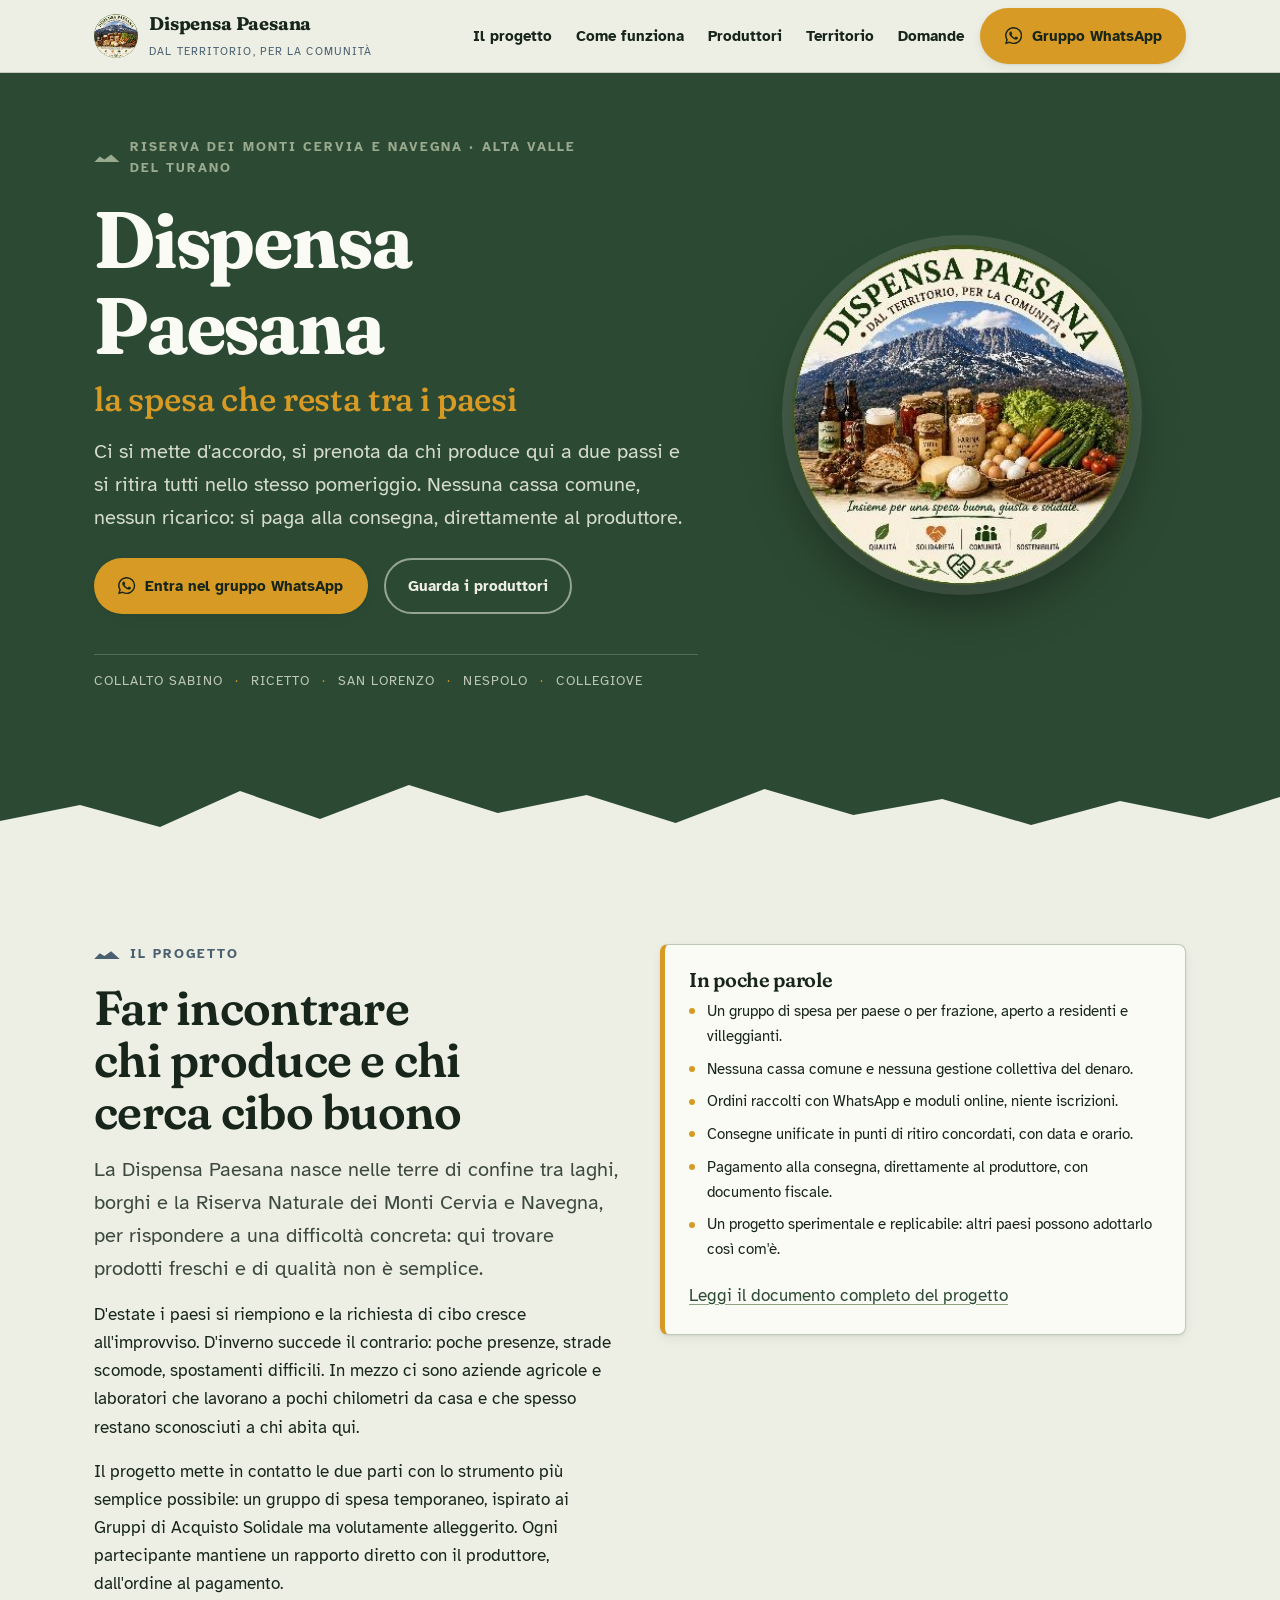
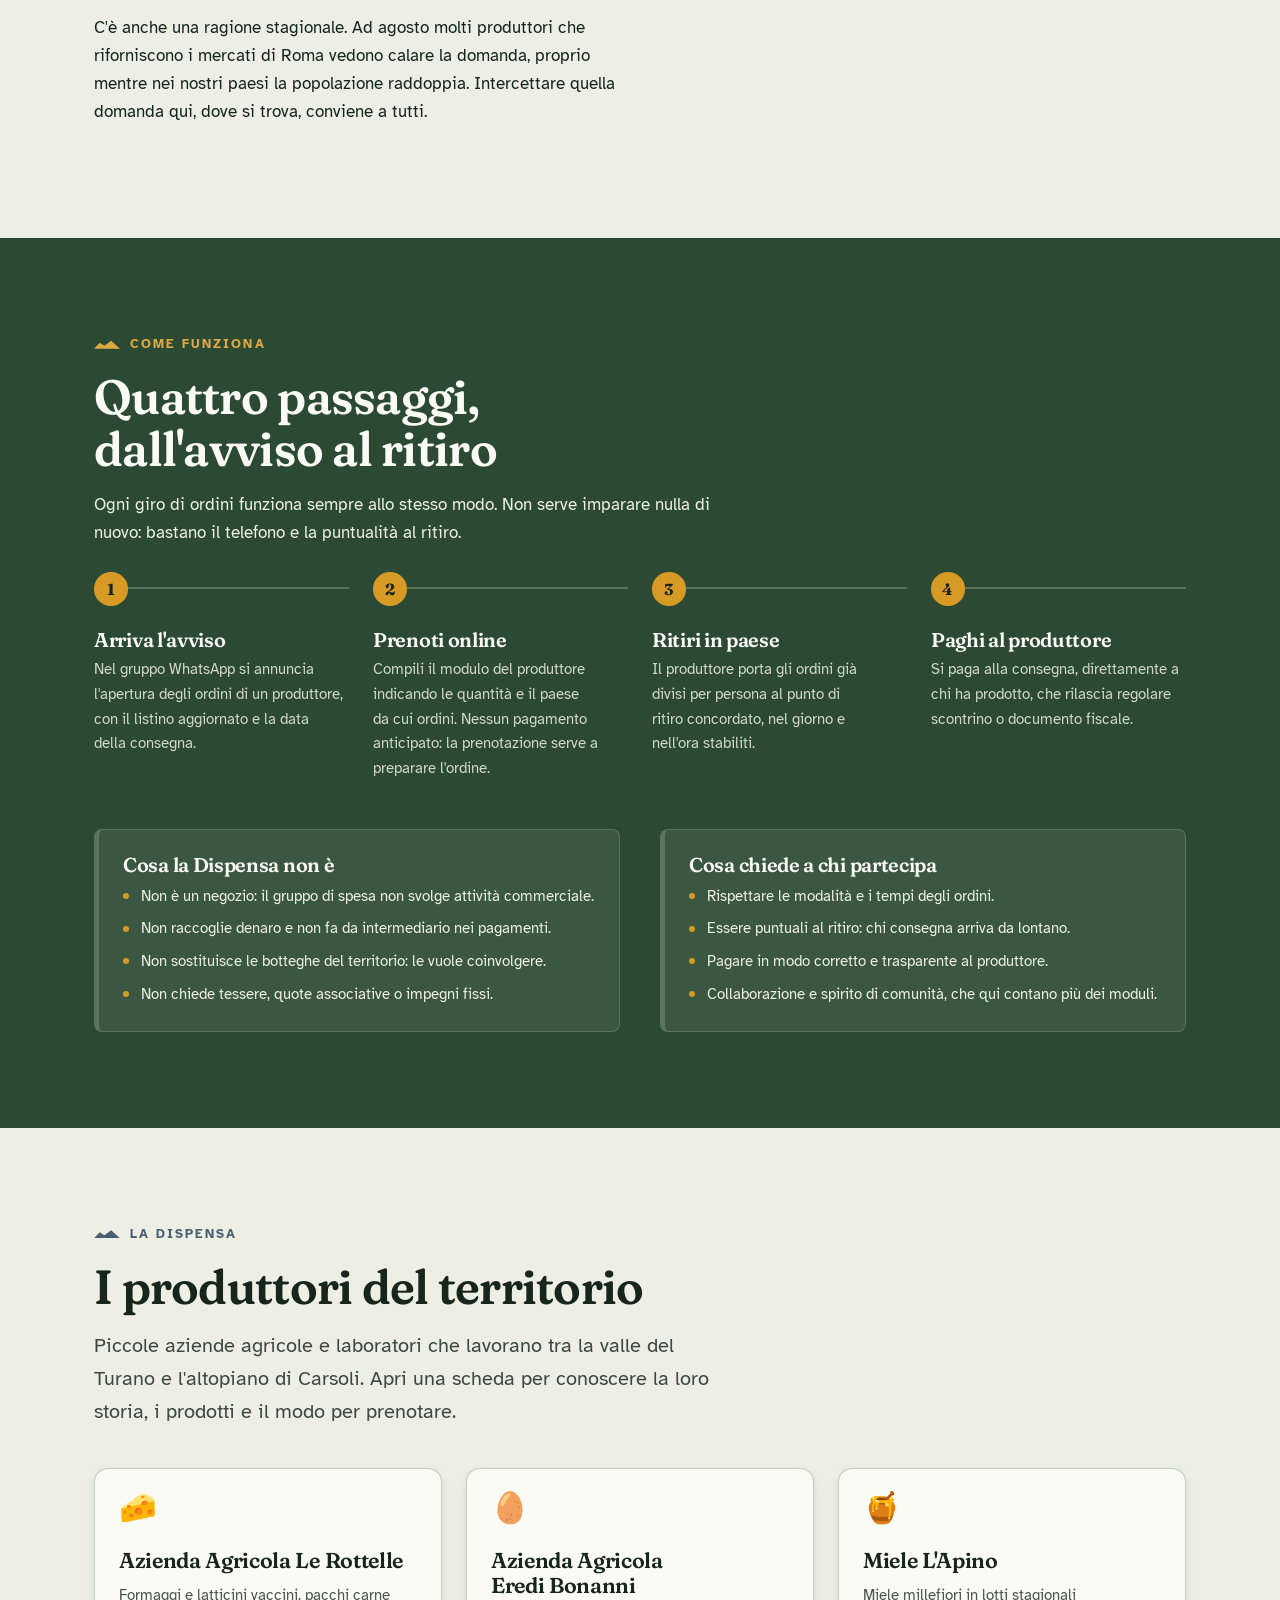
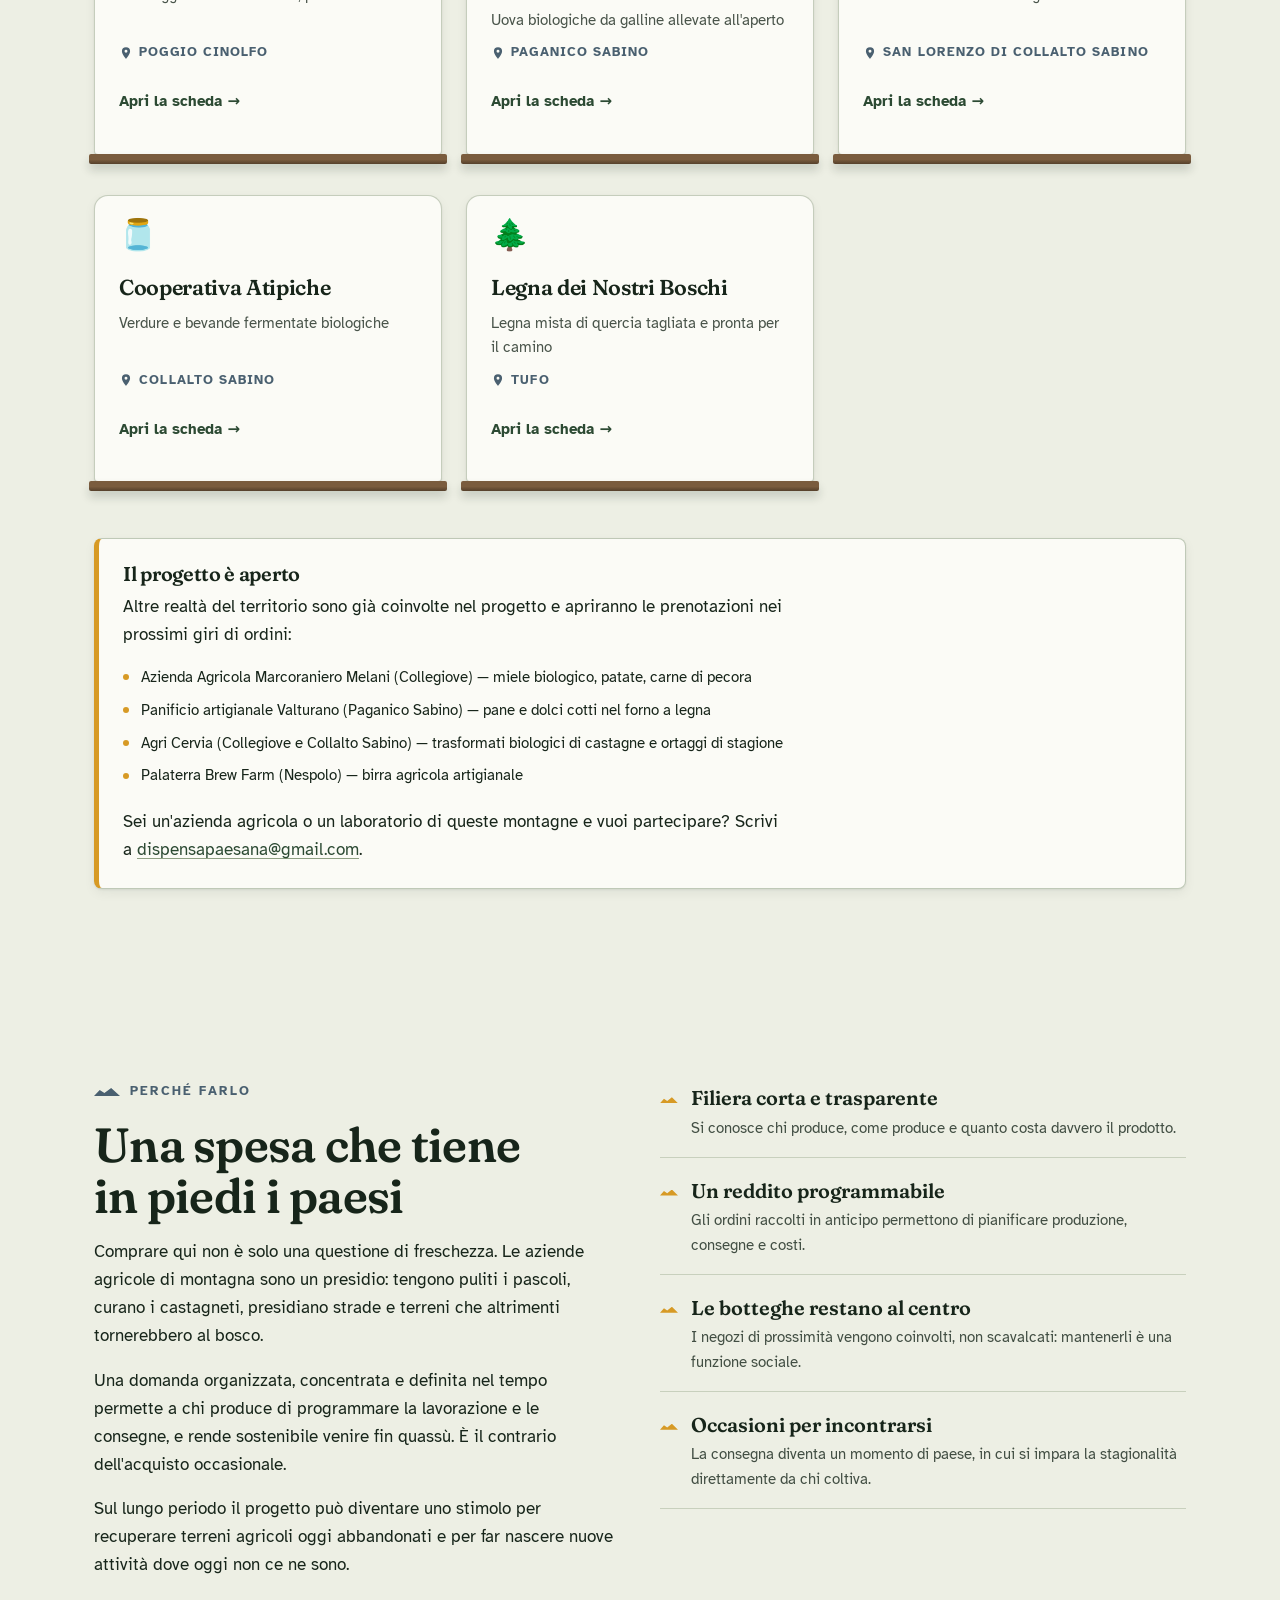
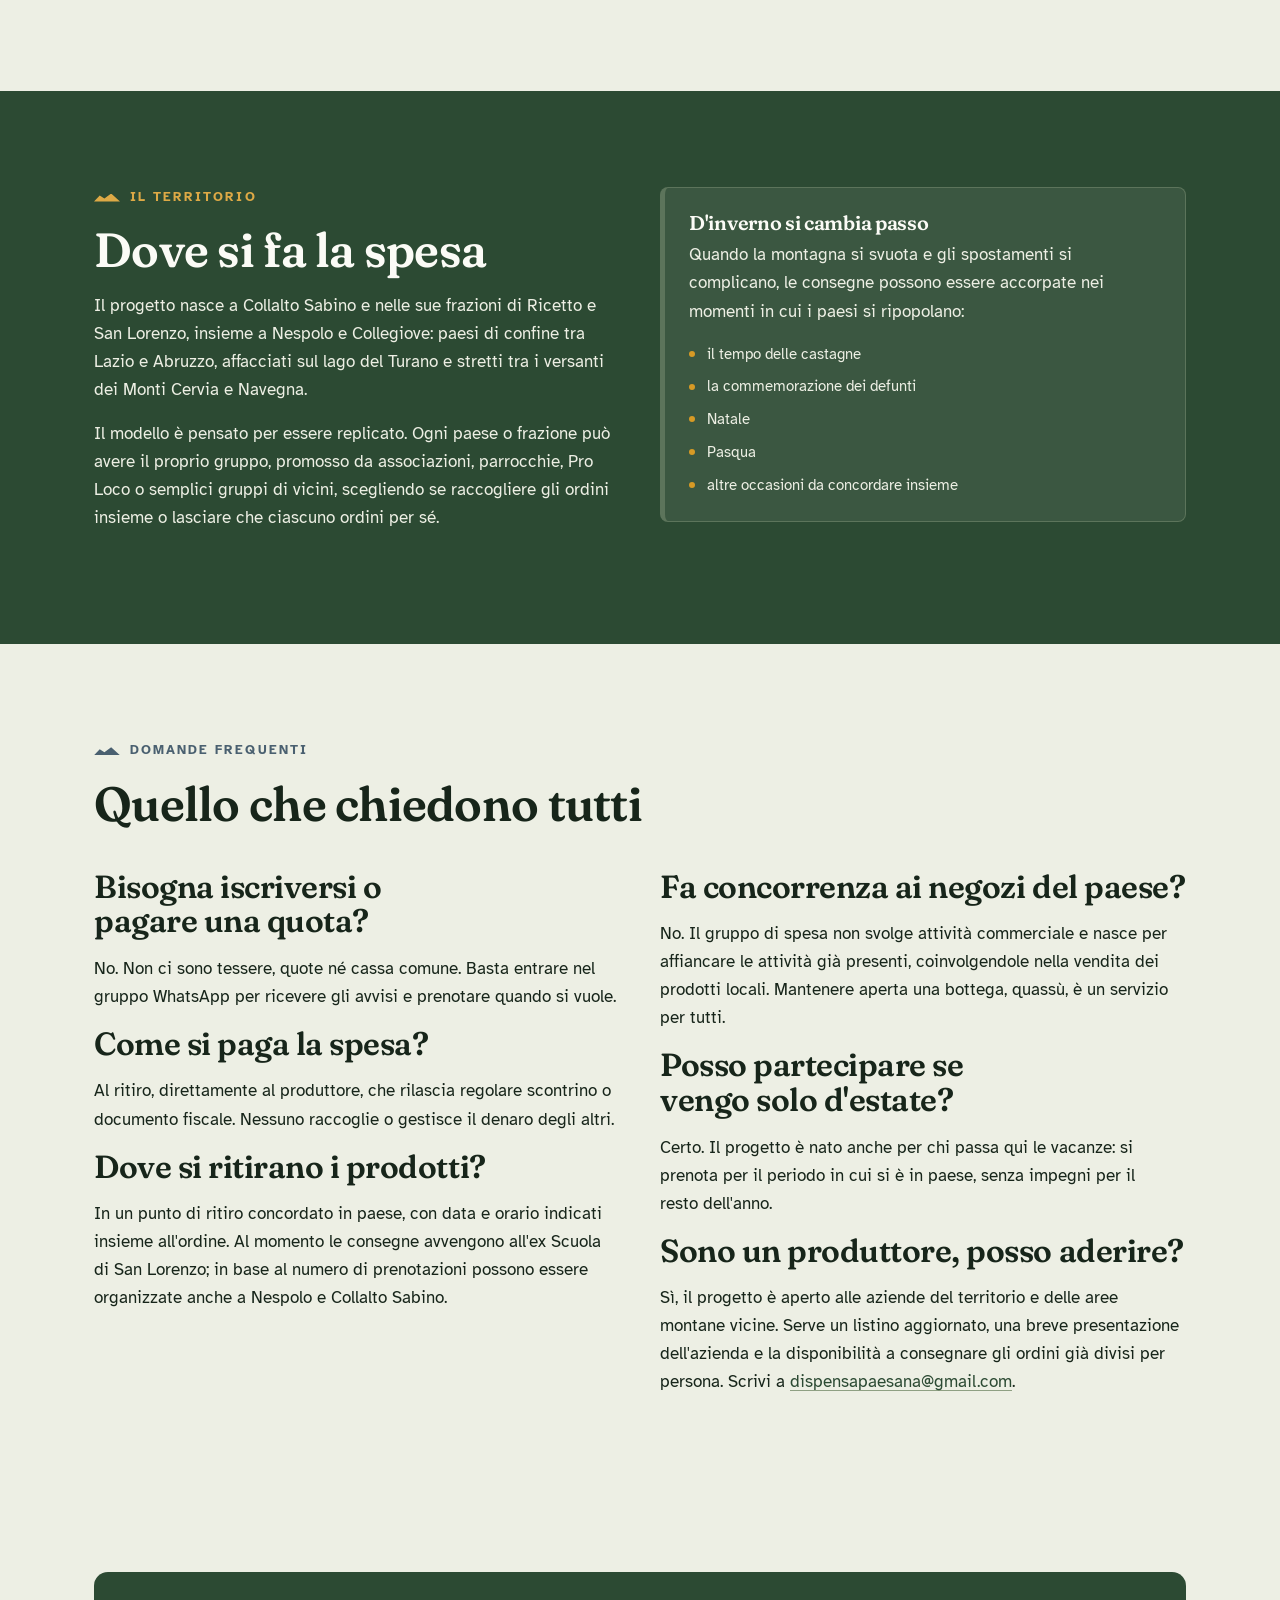
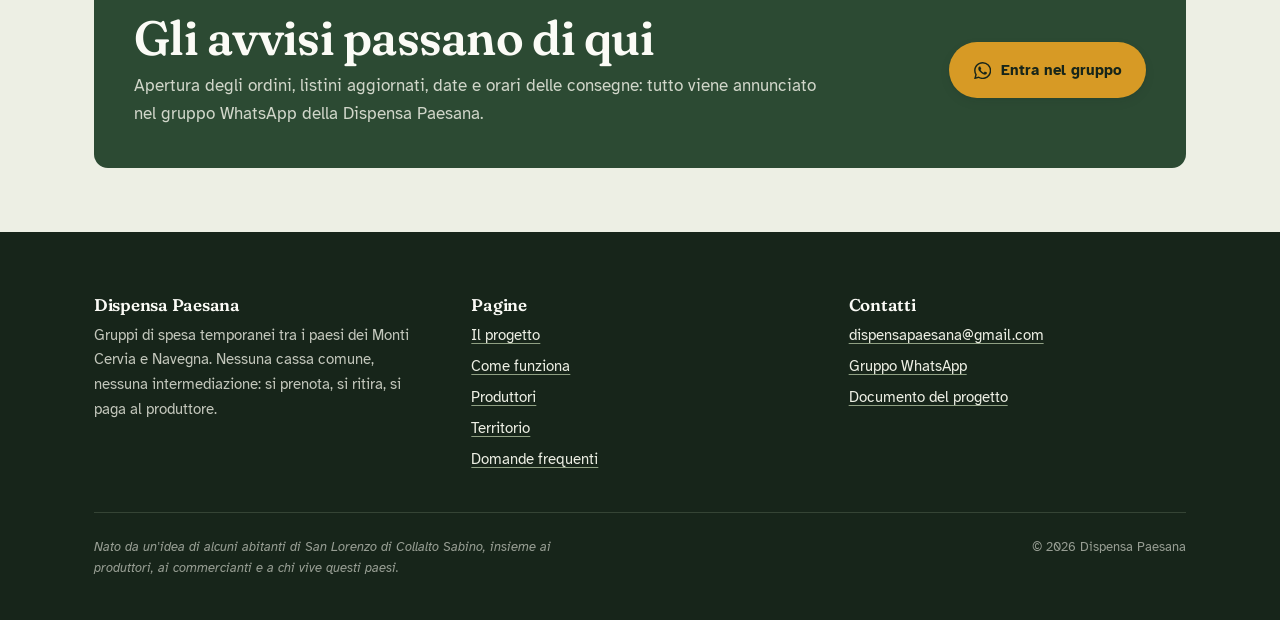
==== commit 79e28392: "Aggiunto produttore legna dei boschi" ====
--- a/index.html
+++ b/index.html
@@ -290,6 +290,13 @@
           <p class="barattolo__paese"><svg viewBox="0 0 24 24" aria-hidden="true"><path d="M12 2a7 7 0 0 0-7 7c0 5.25 7 13 7 13s7-7.75 7-13a7 7 0 0 0-7-7m0 9.5A2.5 2.5 0 1 1 12 6.5a2.5 2.5 0 0 1 0 5"/></svg>Collalto Sabino</p>
           <p class="barattolo__vai">Apri la scheda <span aria-hidden="true">→</span></p>
         </li>
+        <li class="barattolo">
+          <p class="barattolo__simbolo" aria-hidden="true">🌲</p>
+          <h3 class="barattolo__nome"><a href="produttori/legna-dei-nostri-boschi.html">Legna dei Nostri Boschi</a></h3>
+          <p class="barattolo__categoria">Legna mista di quercia tagliata e pronta per il camino</p>
+          <p class="barattolo__paese"><svg viewBox="0 0 24 24" aria-hidden="true"><path d="M12 2a7 7 0 0 0-7 7c0 5.25 7 13 7 13s7-7.75 7-13a7 7 0 0 0-7-7m0 9.5A2.5 2.5 0 1 1 12 6.5a2.5 2.5 0 0 1 0 5"/></svg>Tufo</p>
+          <p class="barattolo__vai">Apri la scheda <span aria-hidden="true">→</span></p>
+        </li>
       </ul>
       <!-- PRODUTTORI:FINE -->
 
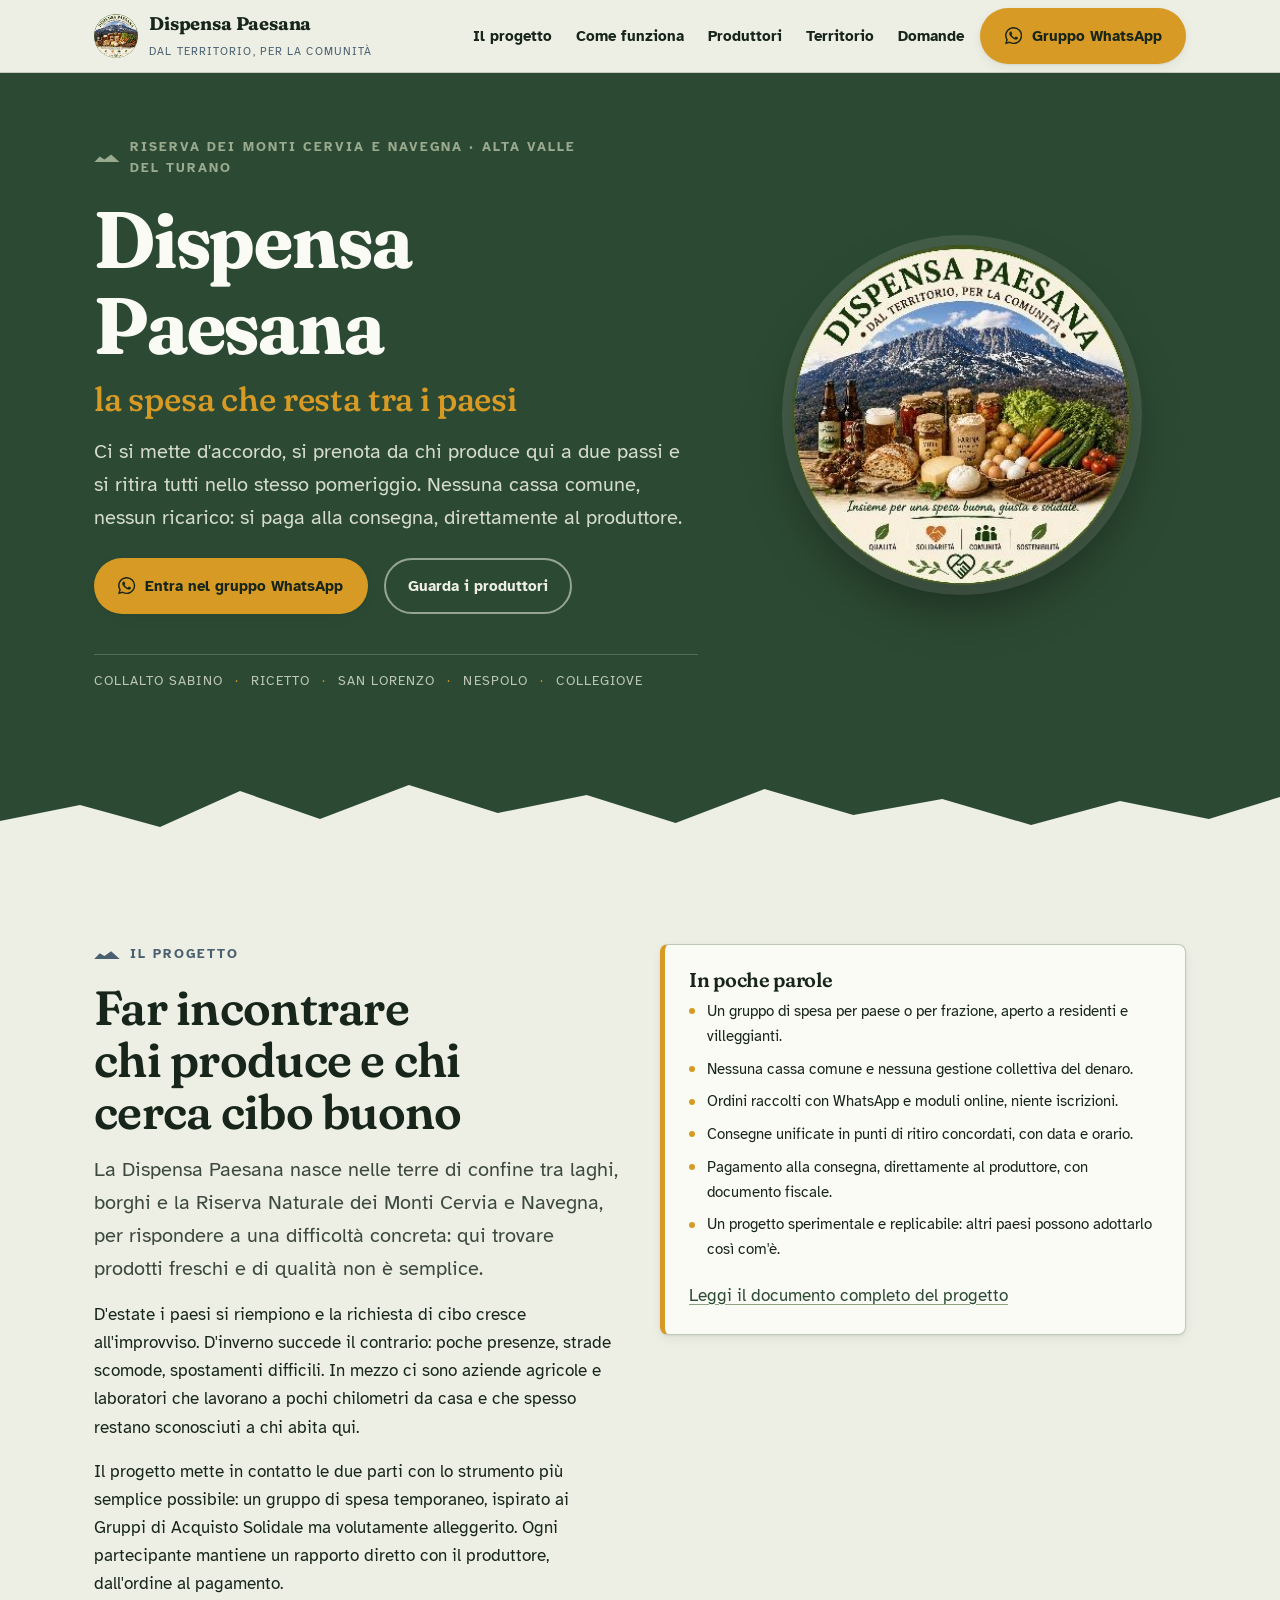
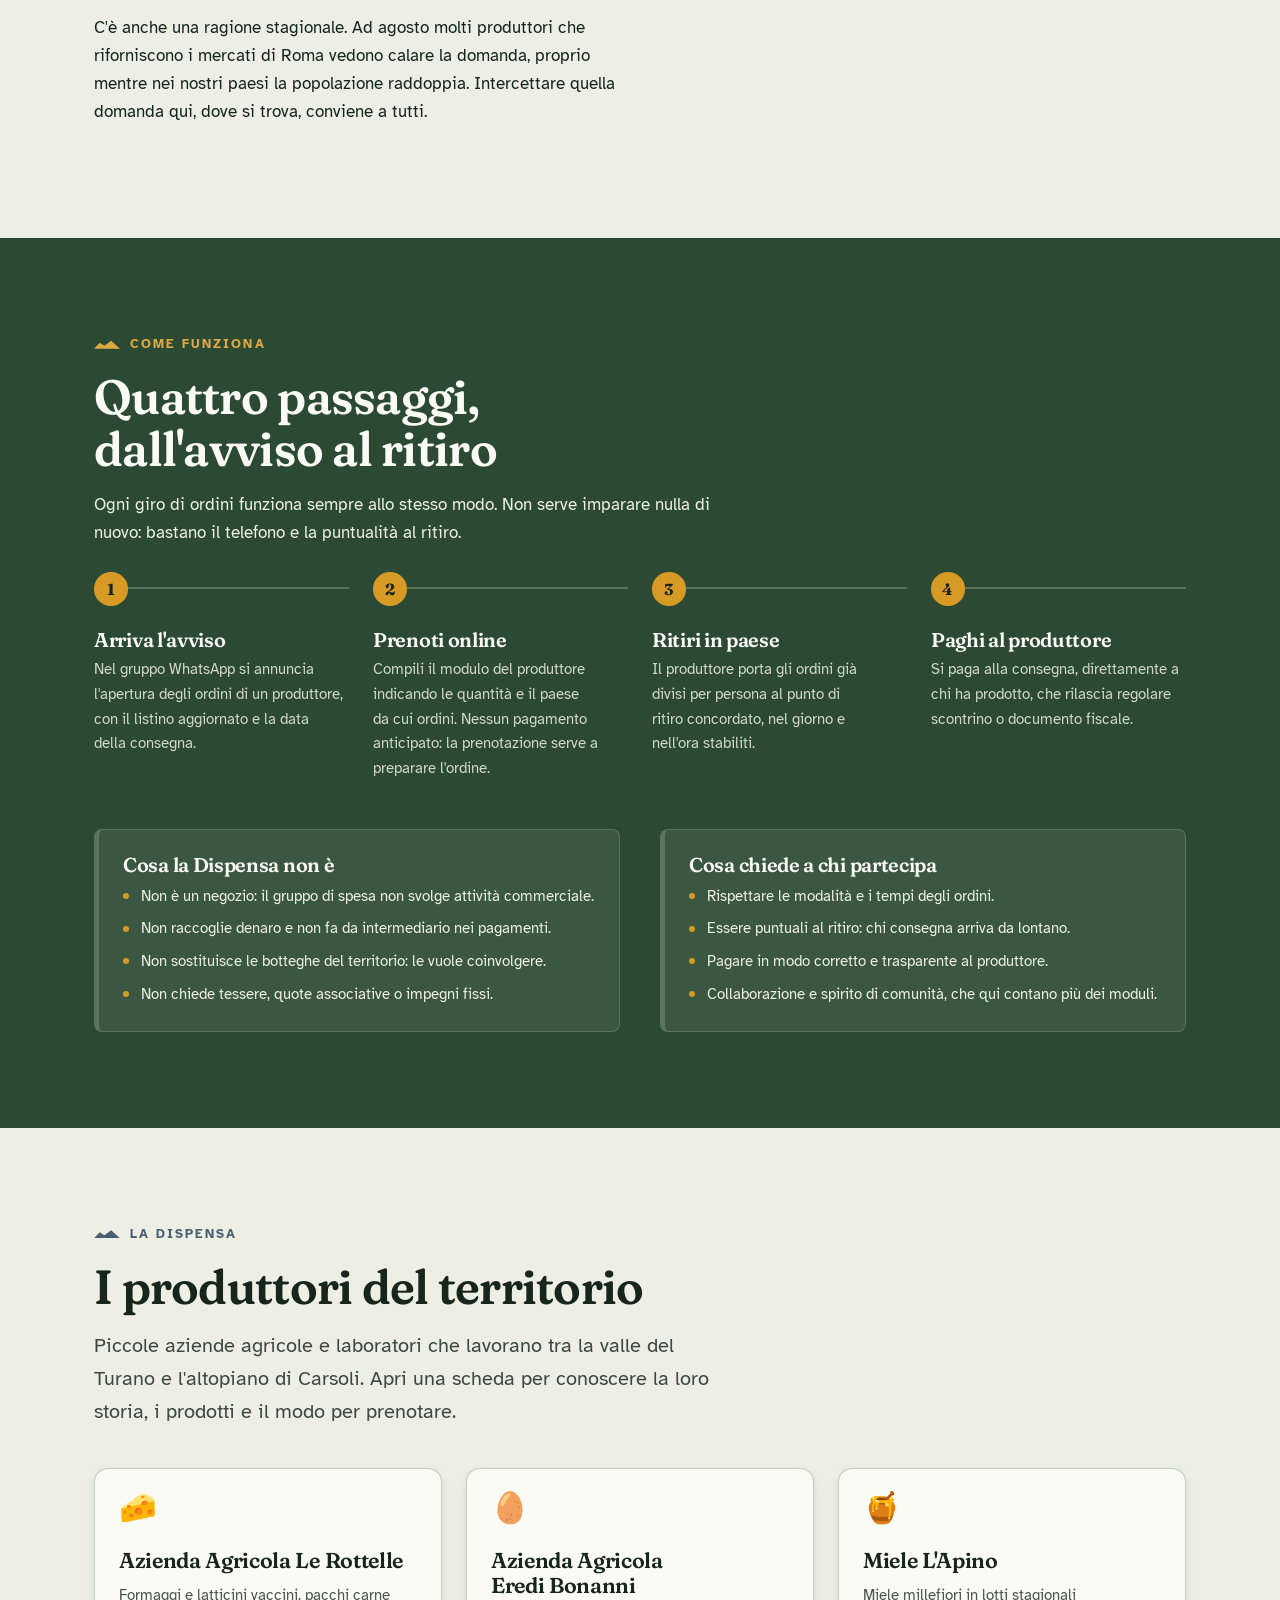
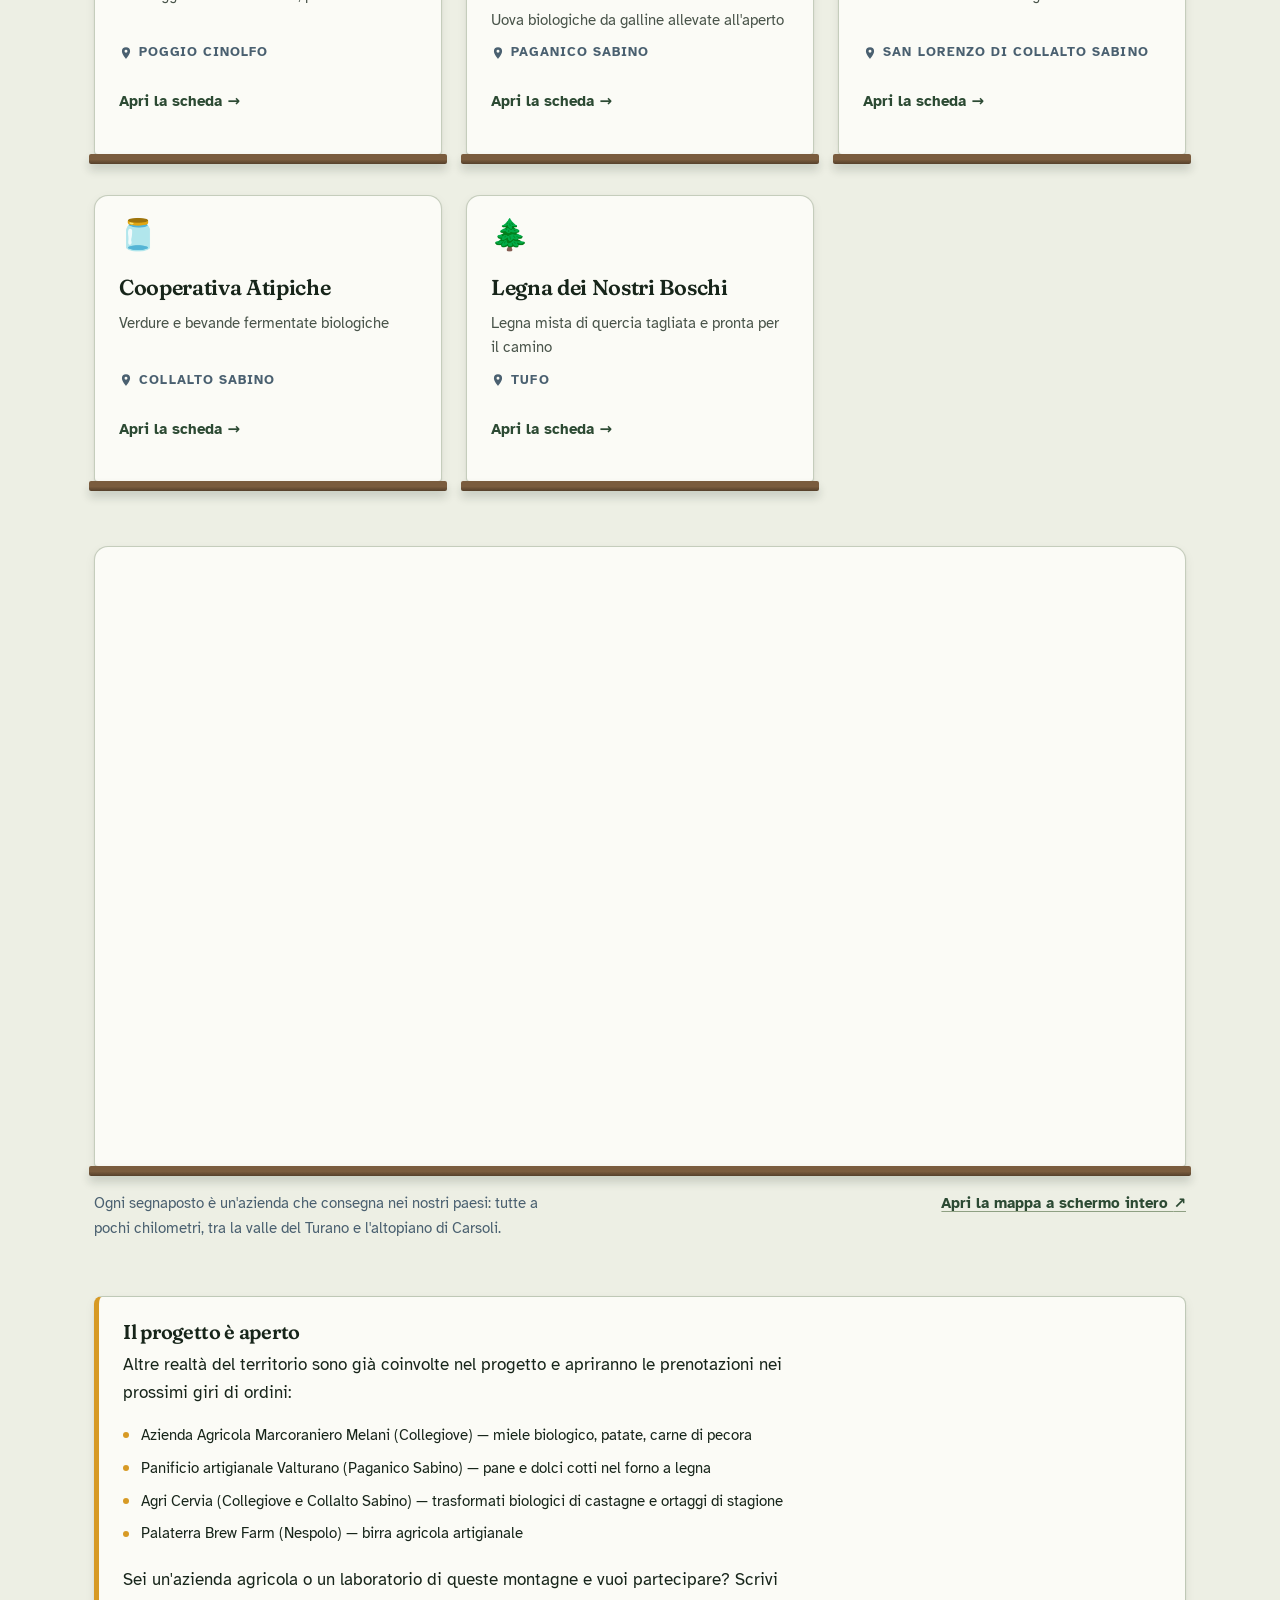
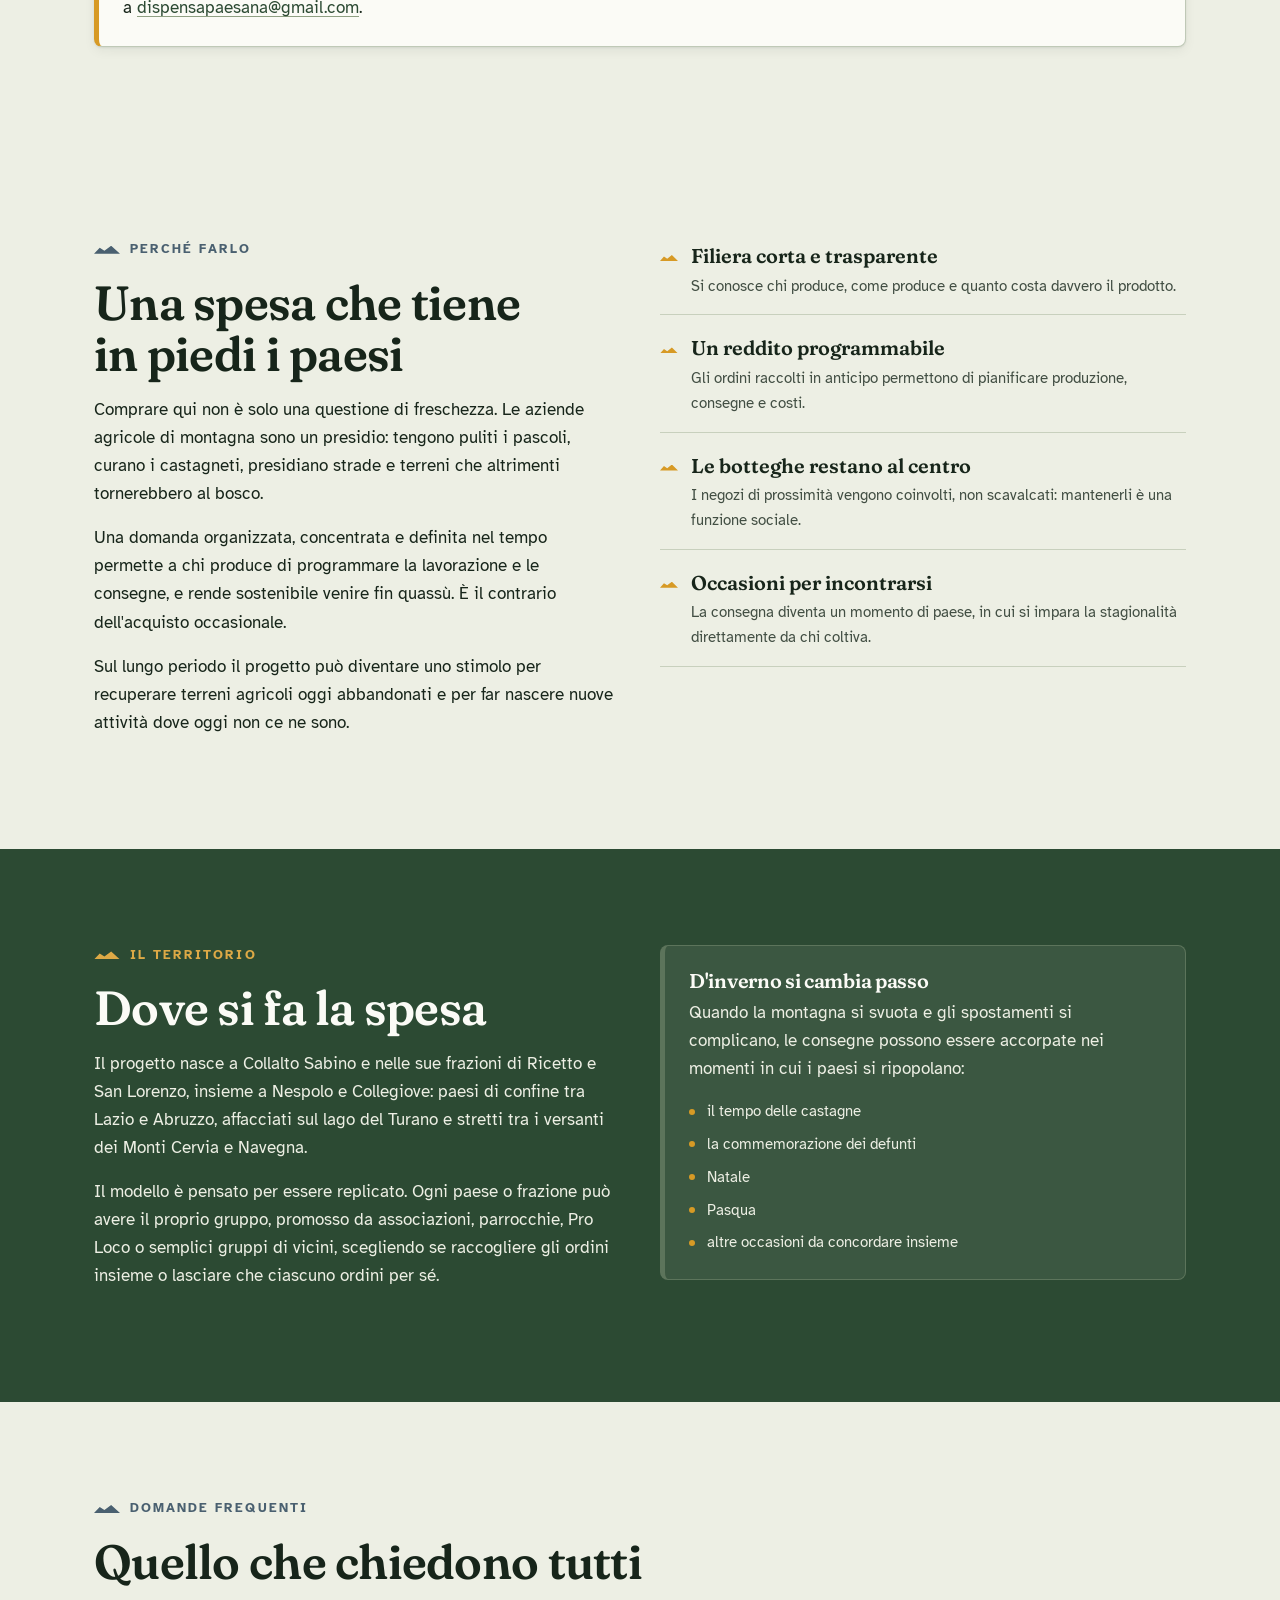
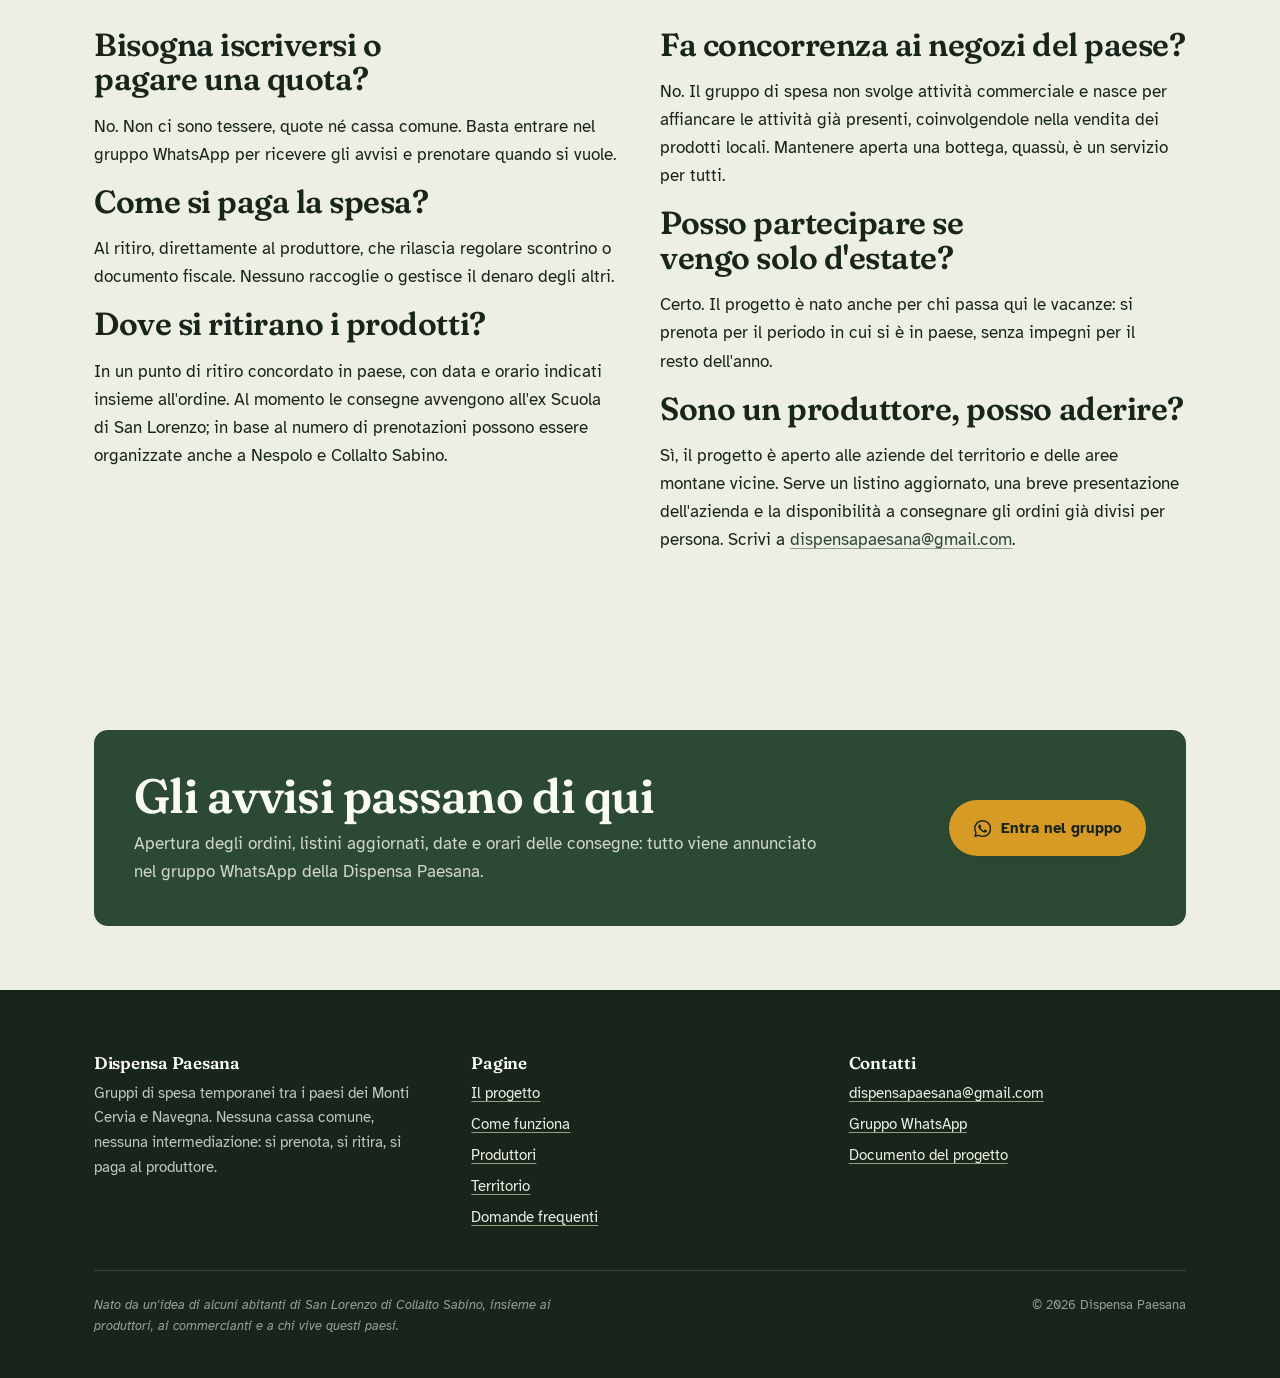
==== commit 2297bb30: "Aggiunta mappa dei produttori" ====
--- a/index.html
+++ b/index.html
@@ -300,6 +300,22 @@
       </ul>
       <!-- PRODUTTORI:FINE -->
 
+      <!-- Mappa dei produttori: mappa personalizzata su Google My Maps -->
+      <figure class="mappa" data-rivela>
+        <div class="mappa__cornice">
+          <iframe class="mappa__telaio"
+                  src="https://www.google.com/maps/d/embed?mid=1eFdCd15sfoU8Z1v20ptxkA7NyKfdxog&amp;ehbc=2C4A33"
+                  title="Mappa dei produttori della Dispensa Paesana"
+                  loading="lazy"
+                  referrerpolicy="no-referrer-when-downgrade"
+                  allowfullscreen></iframe>
+        </div>
+        <figcaption class="mappa__didascalia">
+          <p>Ogni segnaposto è un'azienda che consegna nei nostri paesi: tutte a pochi chilometri, tra la valle del Turano e l'altopiano di Carsoli.</p>
+          <a class="mappa__link" href="https://www.google.com/maps/d/viewer?mid=1eFdCd15sfoU8Z1v20ptxkA7NyKfdxog" target="_blank" rel="noopener">Apri la mappa a schermo intero <span aria-hidden="true">↗</span></a>
+        </figcaption>
+      </figure>
+
       <div class="riquadro" style="margin-top:3.5rem" data-rivela>
         <h3>Il progetto è aperto</h3>
         <p>Altre realtà del territorio sono già coinvolte nel progetto e apriranno le prenotazioni nei prossimi giri di ordini:</p>
--- a/assets/css/componenti.css
+++ b/assets/css/componenti.css
@@ -192,6 +192,70 @@
   color: var(--miele-scuro);
 }
 
+/* La mappa dei produttori: una scheda più grande, sullo stesso ripiano ------ */
+
+.mappa {
+  margin: var(--spazio-5) 0 0;
+}
+
+.mappa__cornice {
+  position: relative;
+  background-color: var(--carta);
+  border: 1px solid color-mix(in srgb, var(--salvia) 50%, transparent);
+  border-radius: var(--raggio) var(--raggio) 4px 4px;
+  padding: 6px;
+  box-shadow: var(--ombra-bassa);
+}
+
+/* lo stesso ripiano di legno che regge i barattoli */
+.mappa__cornice::after {
+  content: "";
+  position: absolute;
+  left: -6px;
+  right: -6px;
+  bottom: -10px;
+  height: 10px;
+  border-radius: 2px;
+  background: linear-gradient(180deg, var(--legno) 0%, var(--legno) 55%, var(--legno-scuro) 100%);
+  box-shadow: 0 6px 10px rgba(23, 37, 26, 0.18);
+}
+
+.mappa__telaio {
+  display: block;
+  width: 100%;
+  aspect-ratio: 16 / 9;
+  border: 0;
+  border-radius: calc(var(--raggio) - 6px);
+}
+
+.mappa__didascalia {
+  display: flex;
+  flex-wrap: wrap;
+  align-items: baseline;
+  justify-content: space-between;
+  gap: var(--spazio-1) var(--spazio-3);
+  margin-top: var(--spazio-3);
+  font-size: var(--scala-s);
+  color: var(--monte);
+}
+
+.mappa__didascalia p {
+  margin: 0;
+  max-width: 46ch;
+}
+
+.mappa__link {
+  font-weight: 700;
+  white-space: nowrap;
+}
+
+/* su telefono una mappa 16/9 sarebbe una fessura: meglio verticale */
+@media (max-width: 720px) {
+  .mappa__telaio {
+    aspect-ratio: 4 / 5;
+  }
+}
+
 /* I passi della spesa ------------------------------------------------------ */
 
 .passi {
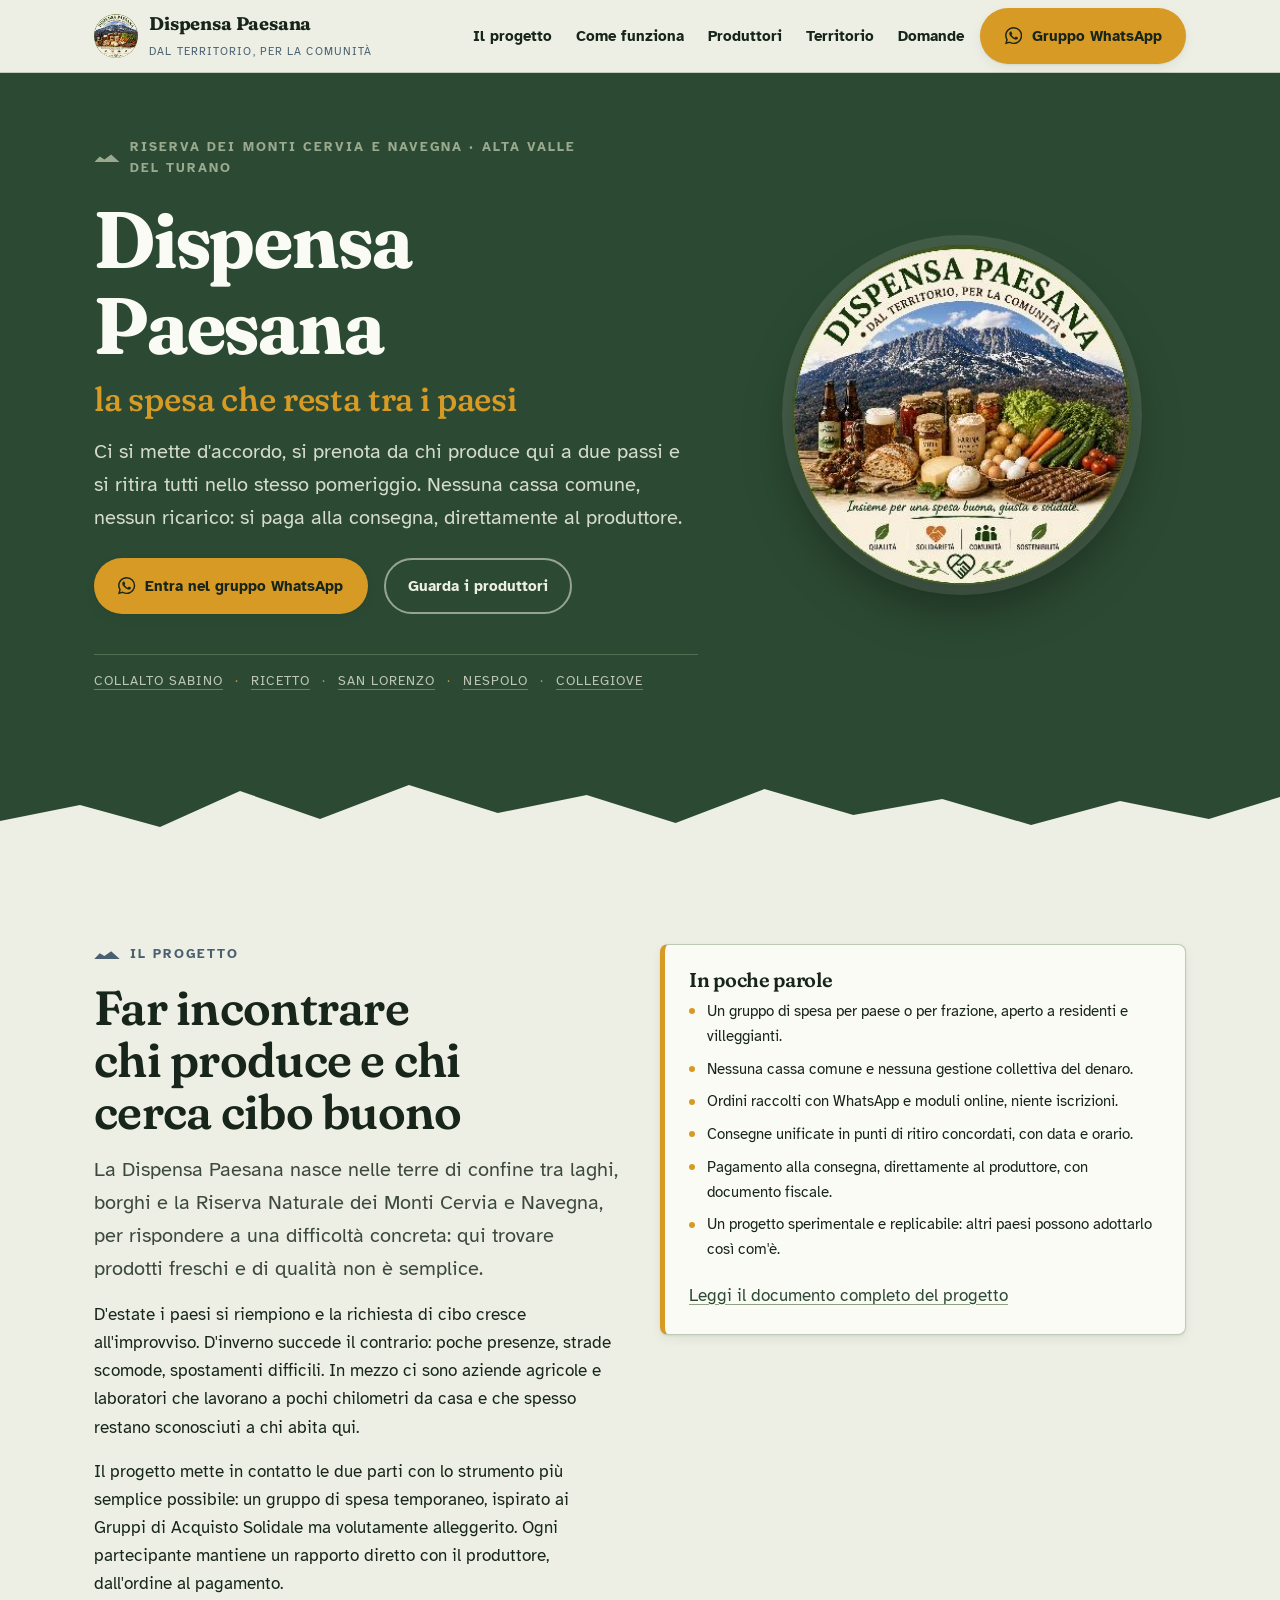
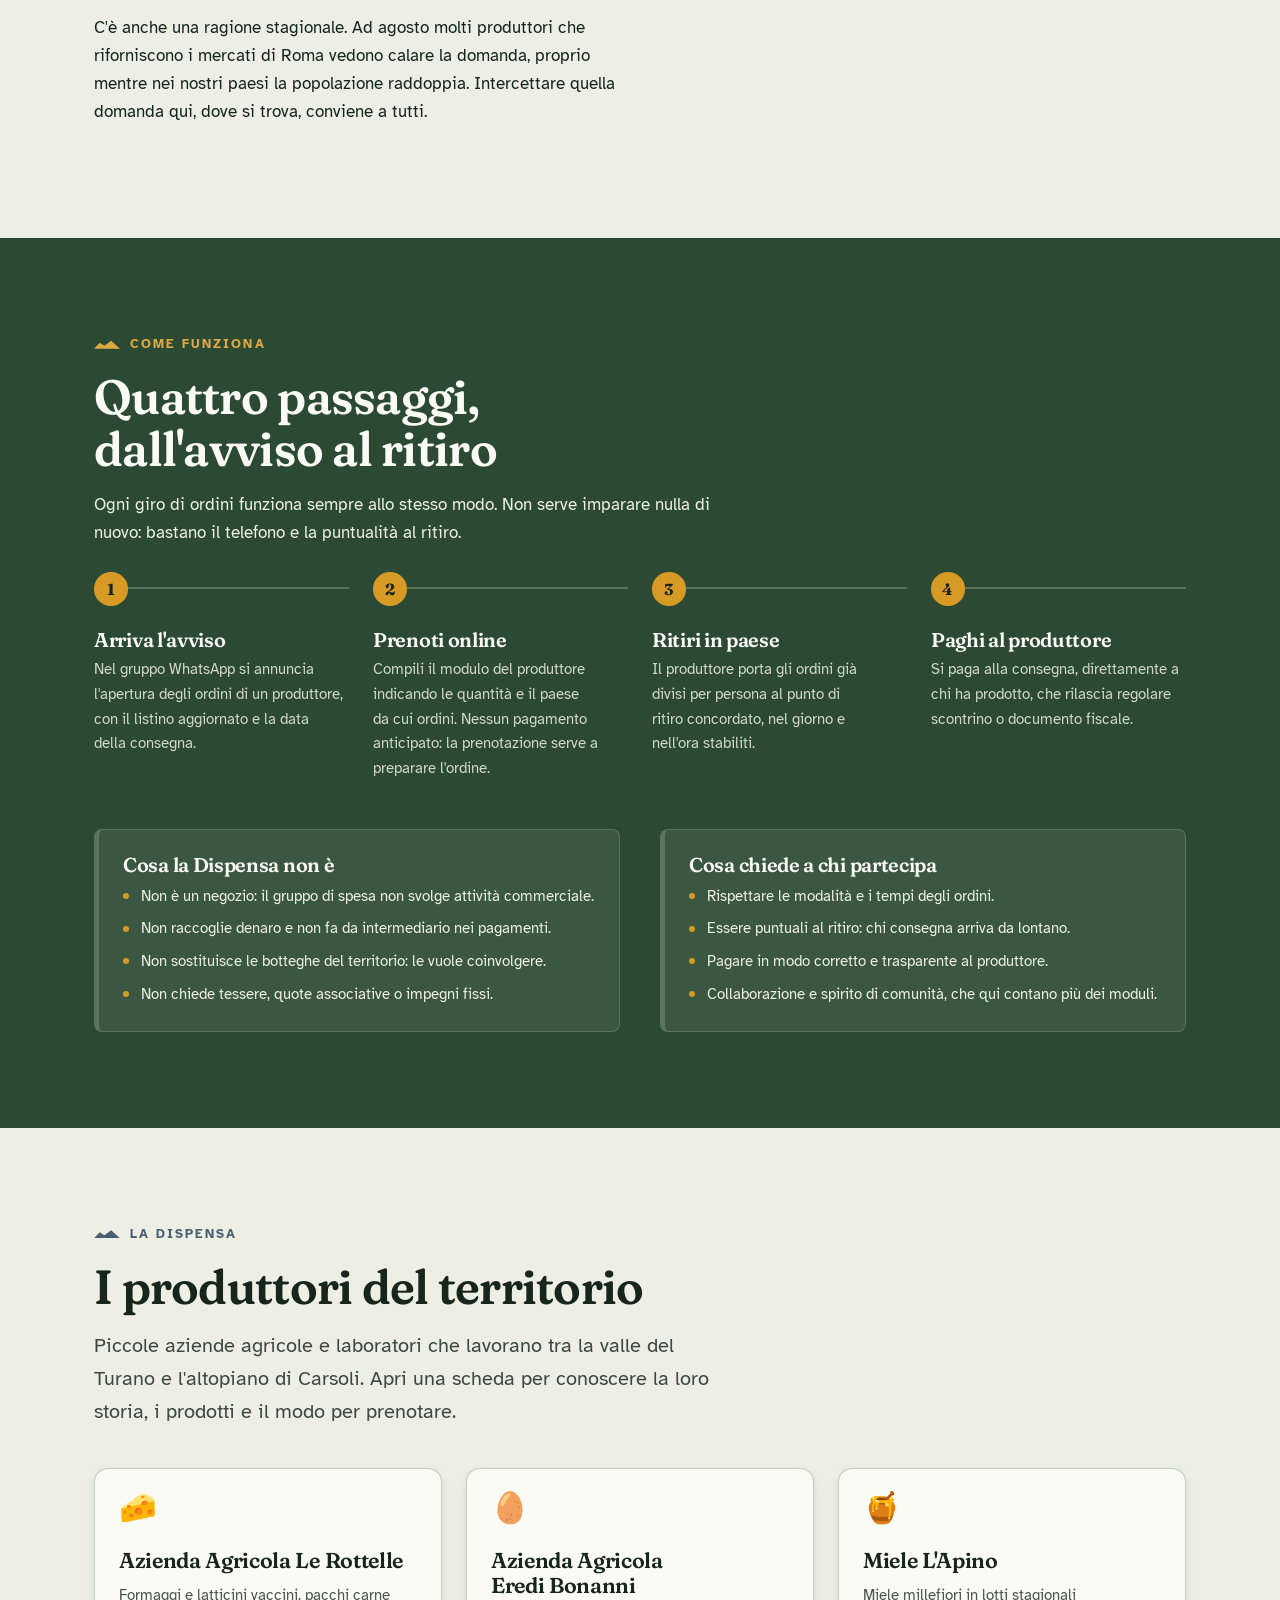
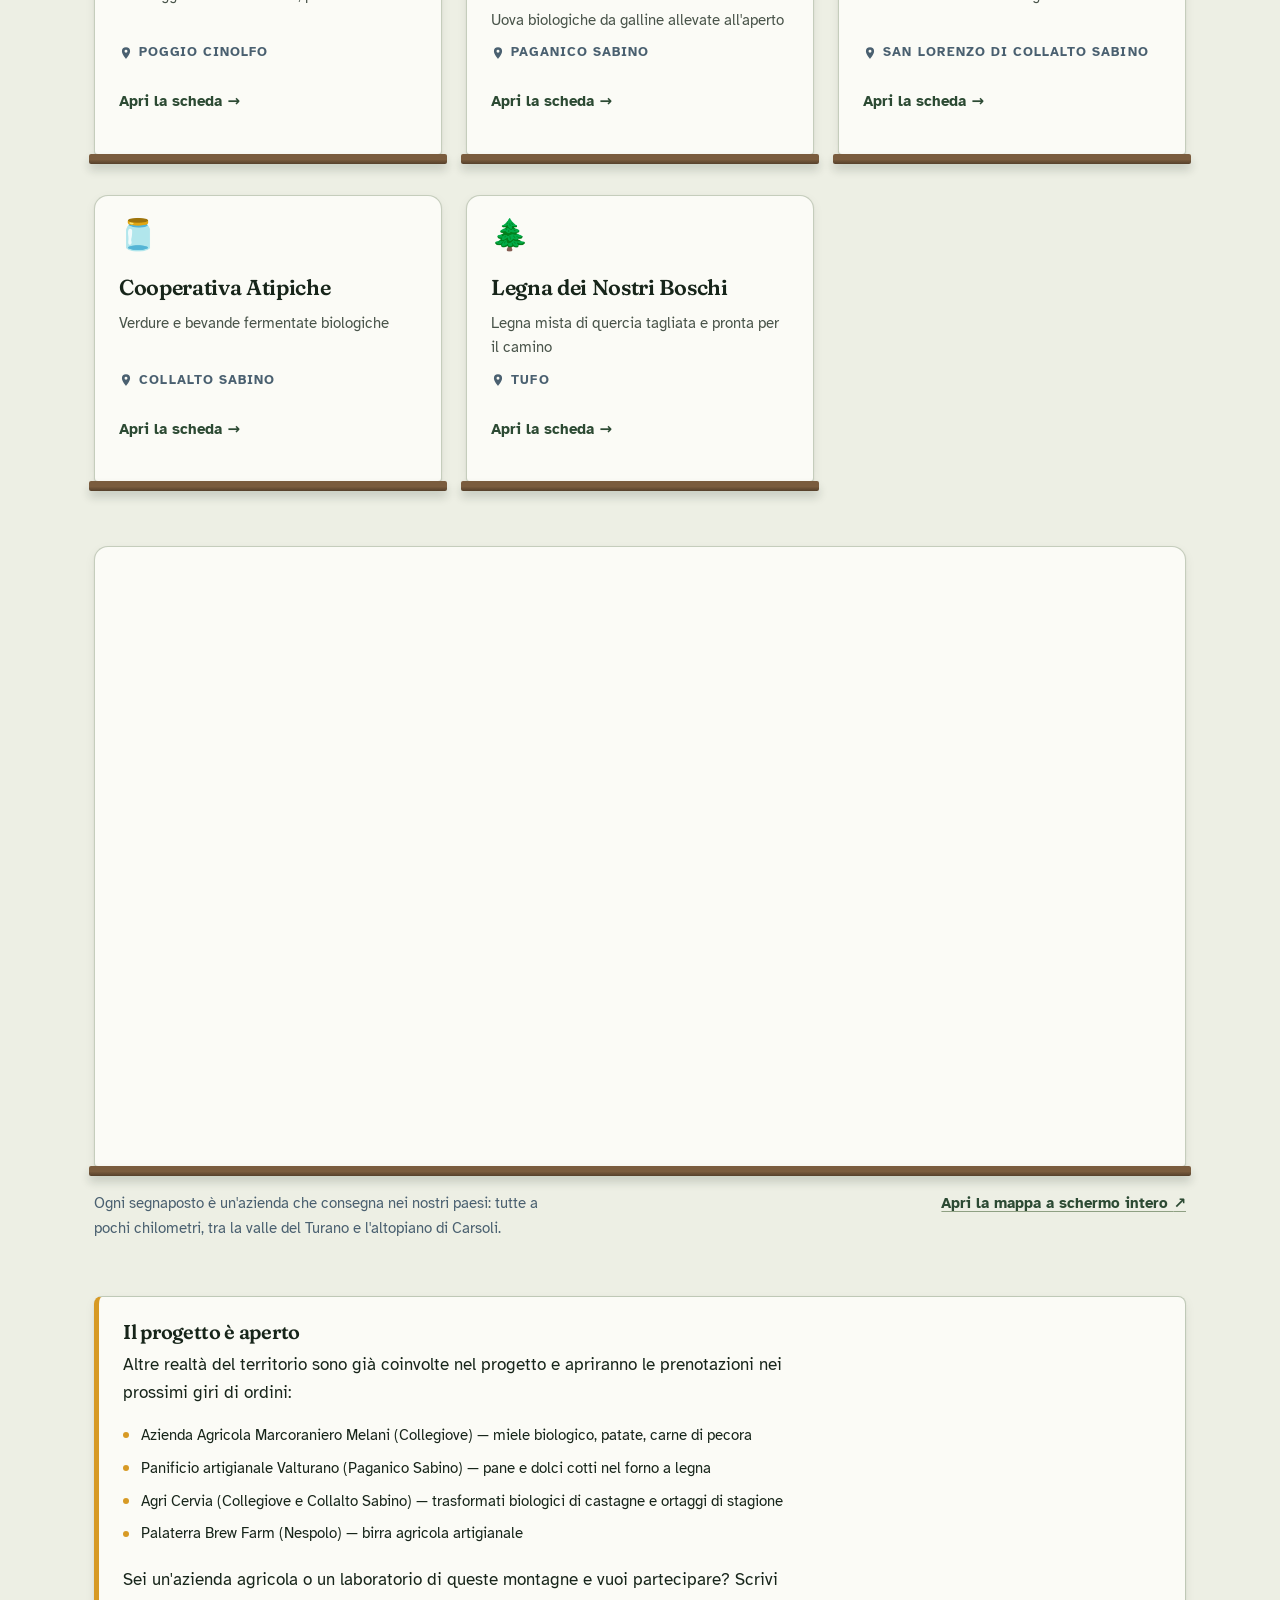
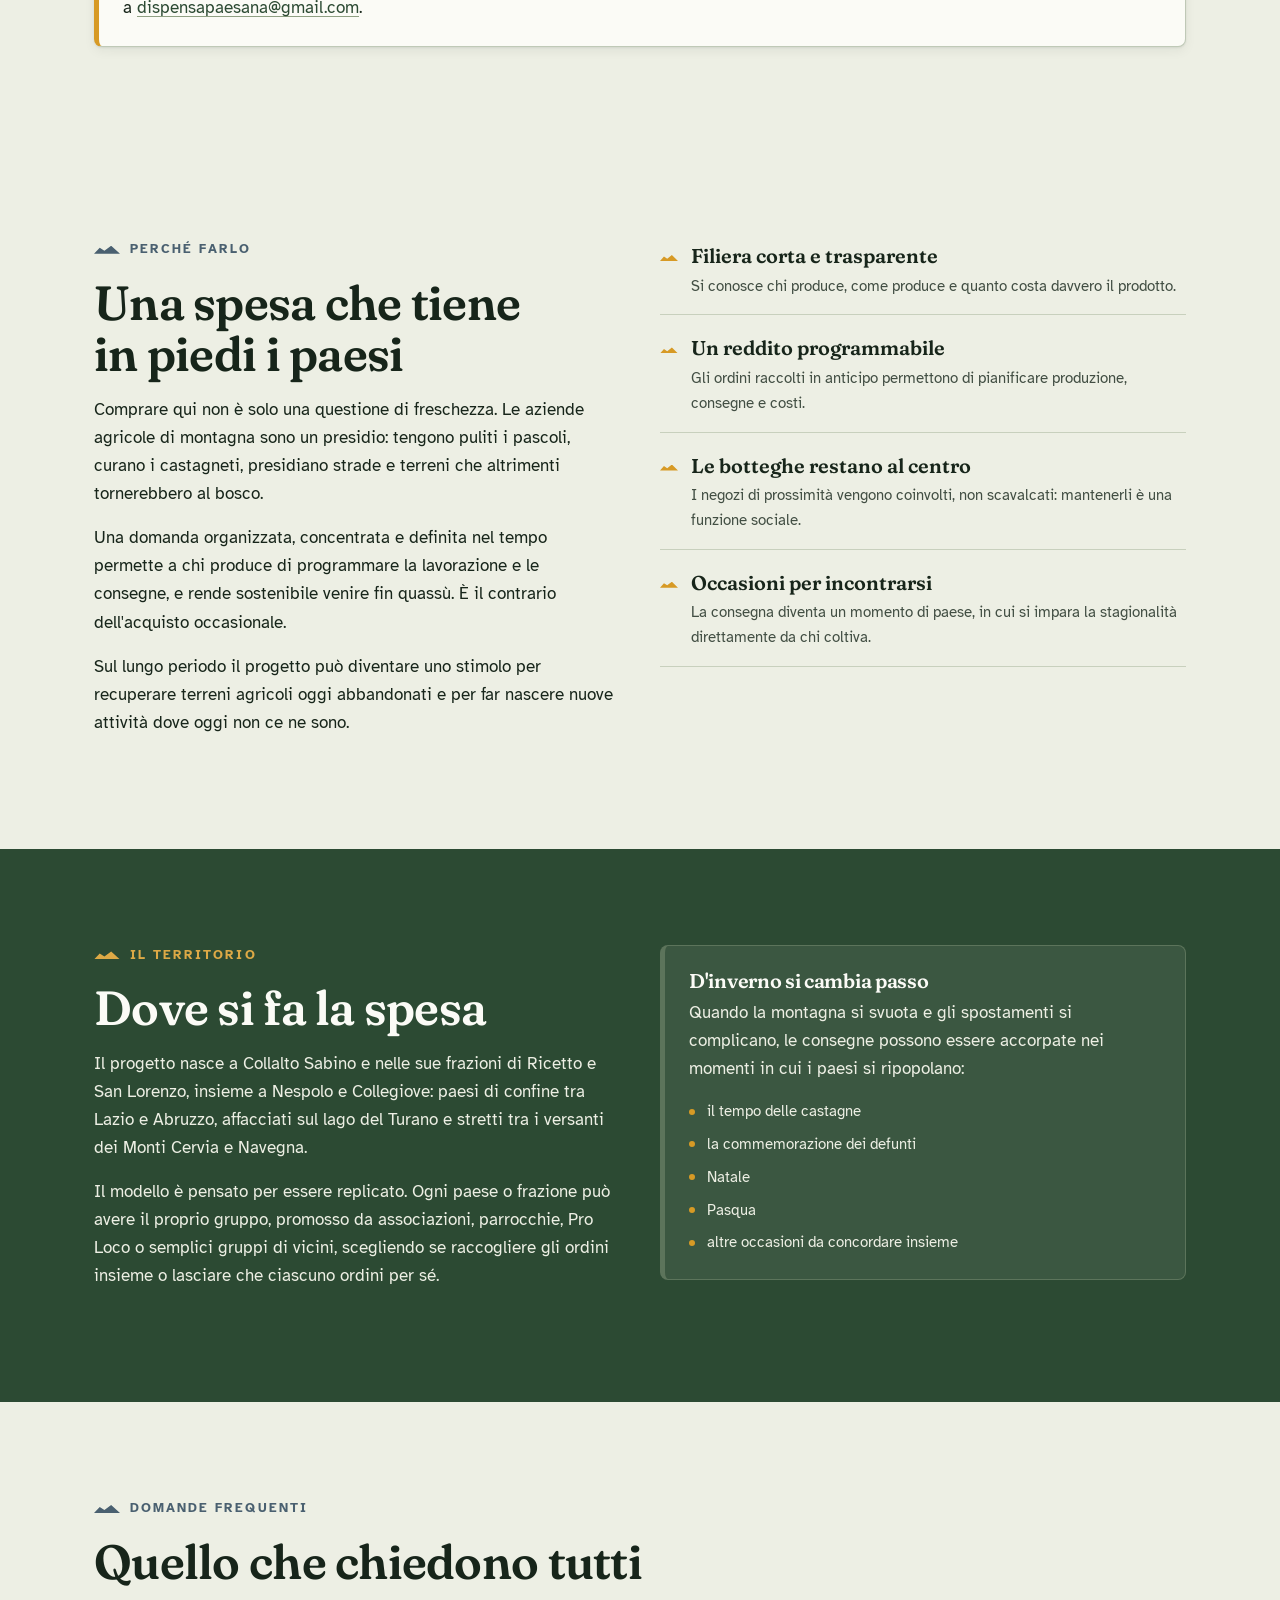
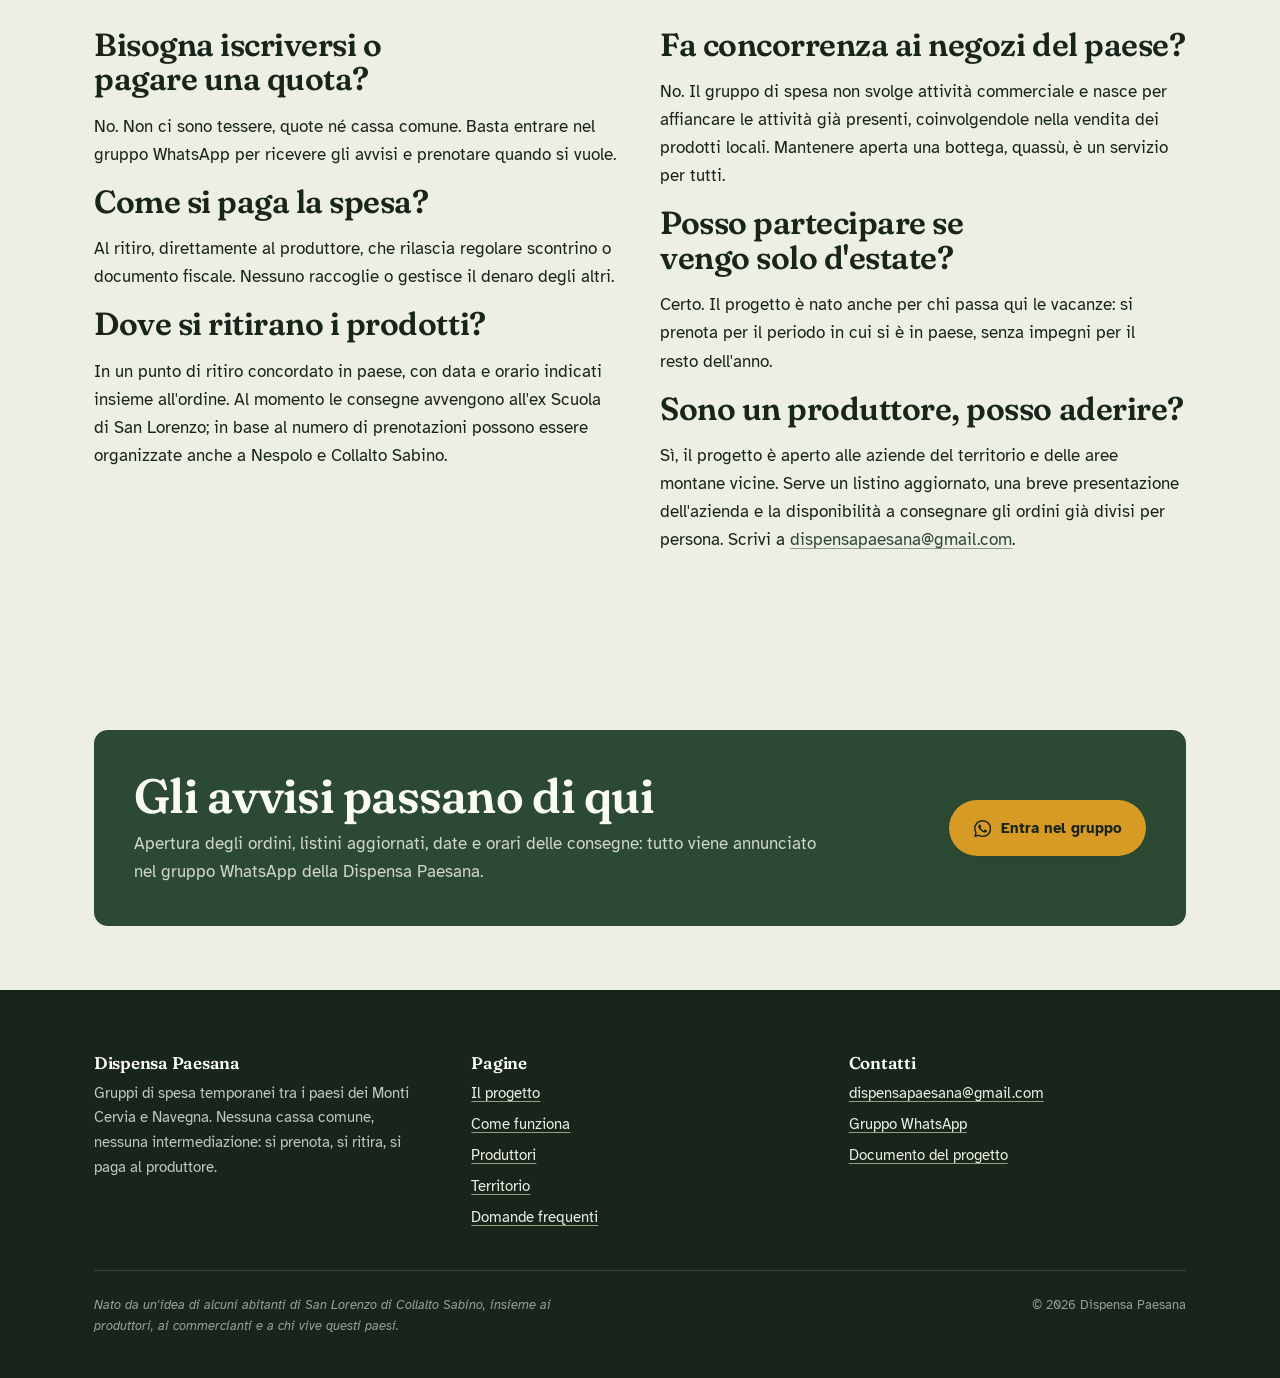
==== commit 0cdea1ba: "Rendere nomi dei comuni cliccabili" ====
--- a/index.html
+++ b/index.html
@@ -158,11 +158,11 @@
           <a class="bottone bottone--fantasma" href="#produttori">Guarda i produttori</a>
         </div>
         <ul class="copertina__paesi">
-          <li>Collalto Sabino</li>
-          <li>Ricetto</li>
-          <li>San Lorenzo</li>
-          <li>Nespolo</li>
-          <li>Collegiove</li>
+          <li><a href="https://collaltosabinoapk.prod.globogis.com" target="_blank" rel="noopener">Collalto Sabino</a></li>
+          <li><a href="https://it.wikipedia.org/wiki/Ricetto_(Collalto_Sabino)" target="_blank" rel="noopener">Ricetto</a></li>
+          <li><a href="https://www.sanlorenzodicollaltosabino.it" target="_blank" rel="noopener">San Lorenzo</a></li>
+          <li><a href="https://www.nespolopertutti.it" target="_blank" rel="noopener">Nespolo</a></li>
+          <li><a href="https://www.comune.collegiove.ri.it" target="_blank" rel="noopener">Collegiove</a></li>
         </ul>
       </div>
       <img class="copertina__logo" src="assets/img/logo-dispensa-paesana.jpg" width="340" height="340" alt="Marchio della Dispensa Paesana: prodotti del territorio davanti al profilo del Monte Cervia">
--- a/assets/css/layout.css
+++ b/assets/css/layout.css
@@ -276,6 +276,19 @@
   letter-spacing: 0.08em;
   text-transform: uppercase;
   color: color-mix(in srgb, var(--calce) 75%, transparent);
+}
+
+.copertina__paesi a {
+  color: inherit;
+  text-decoration: none;
+  border-bottom: 1px solid color-mix(in srgb, var(--miele) 60%, transparent);
+  transition: color 0.2s ease, border-color 0.2s ease;
+}
+
+.copertina__paesi a:hover,
+.copertina__paesi a:focus-visible {
+  color: var(--miele);
+  border-bottom-color: var(--miele);
 }
 
 .copertina__paesi li + li::before {
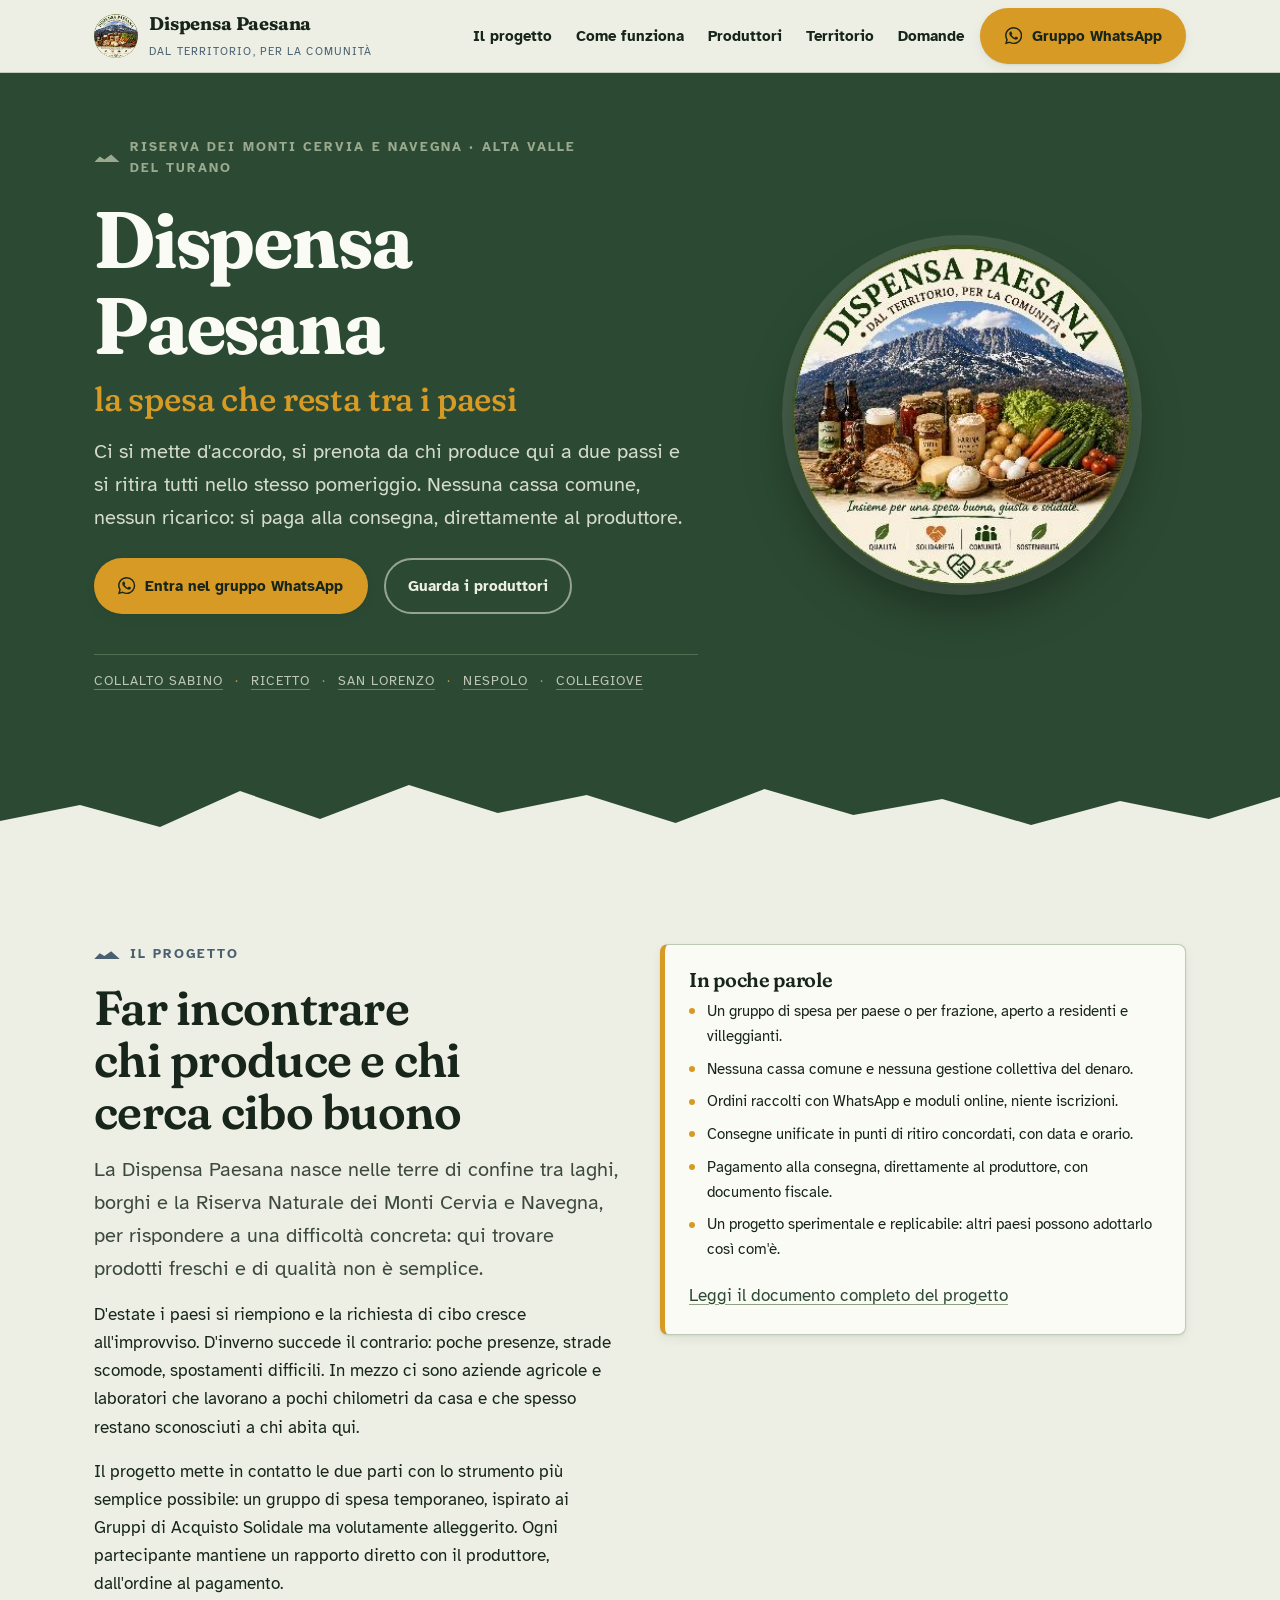
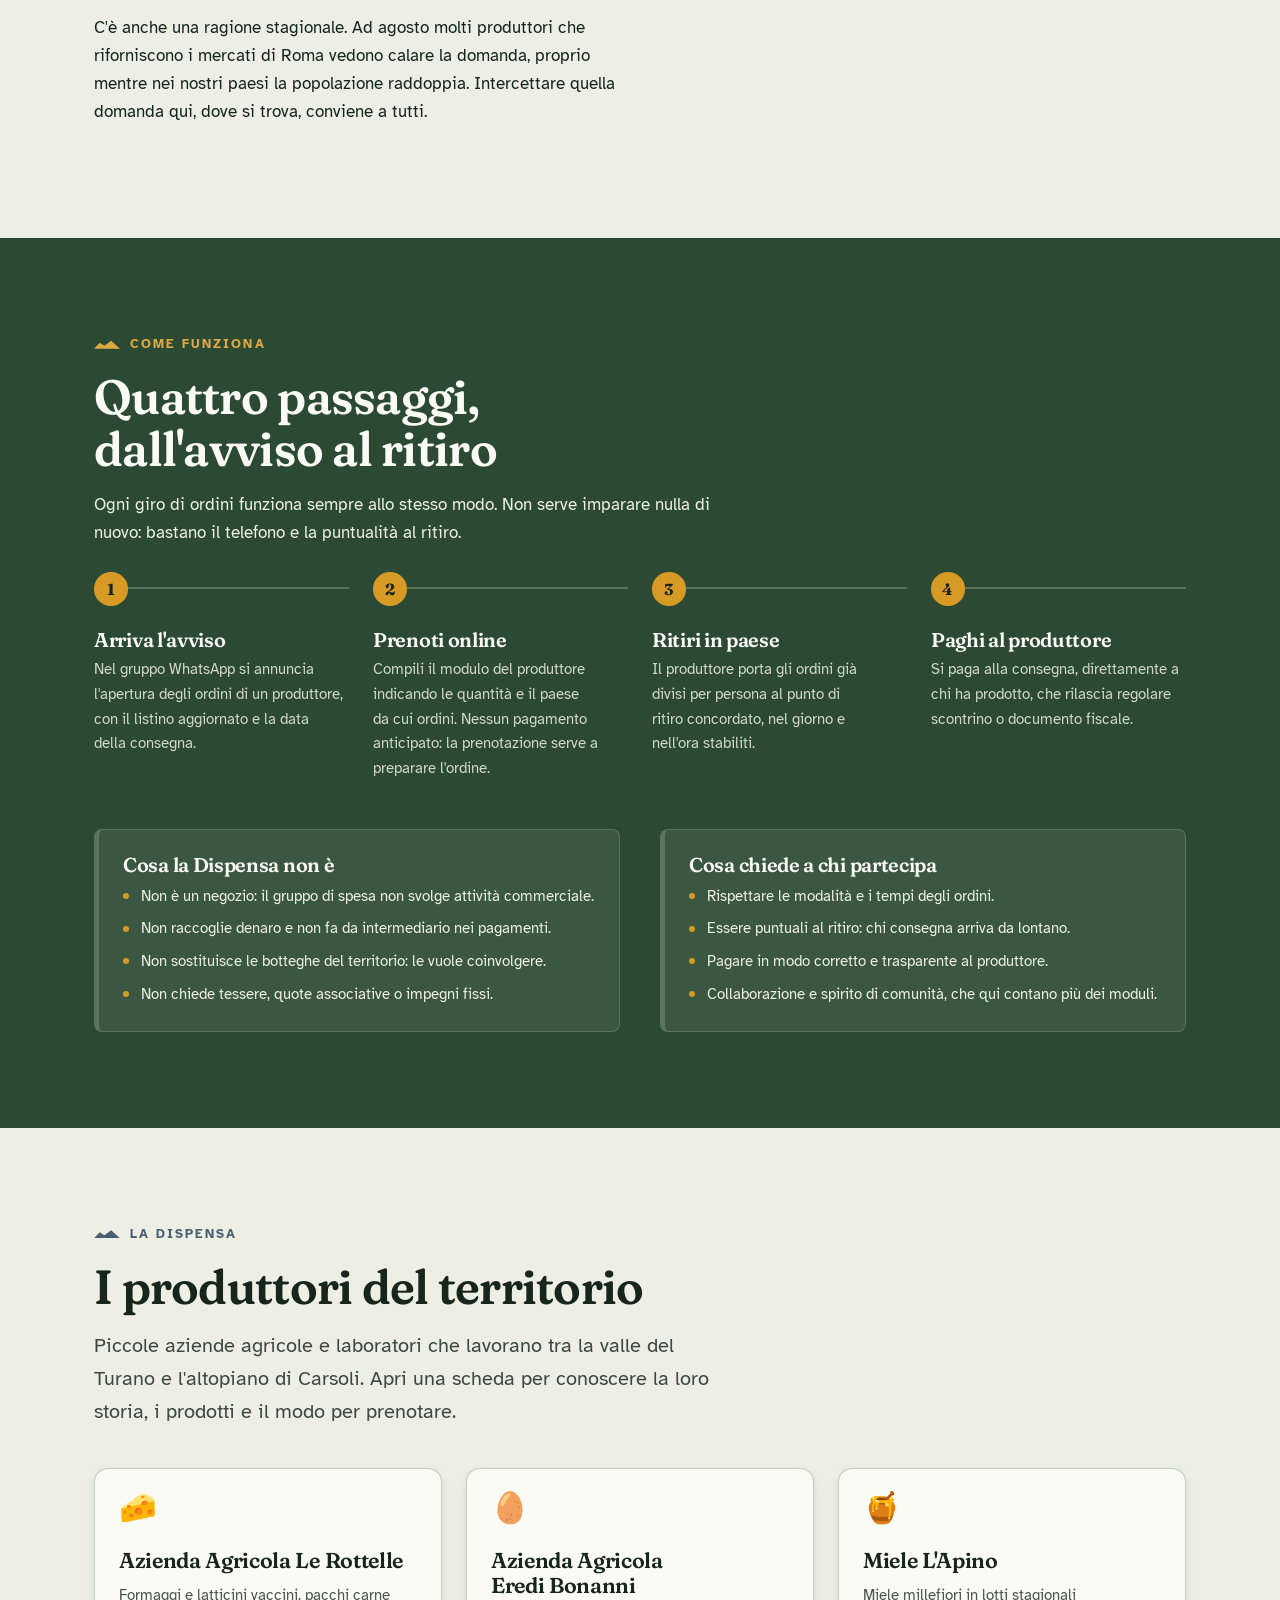
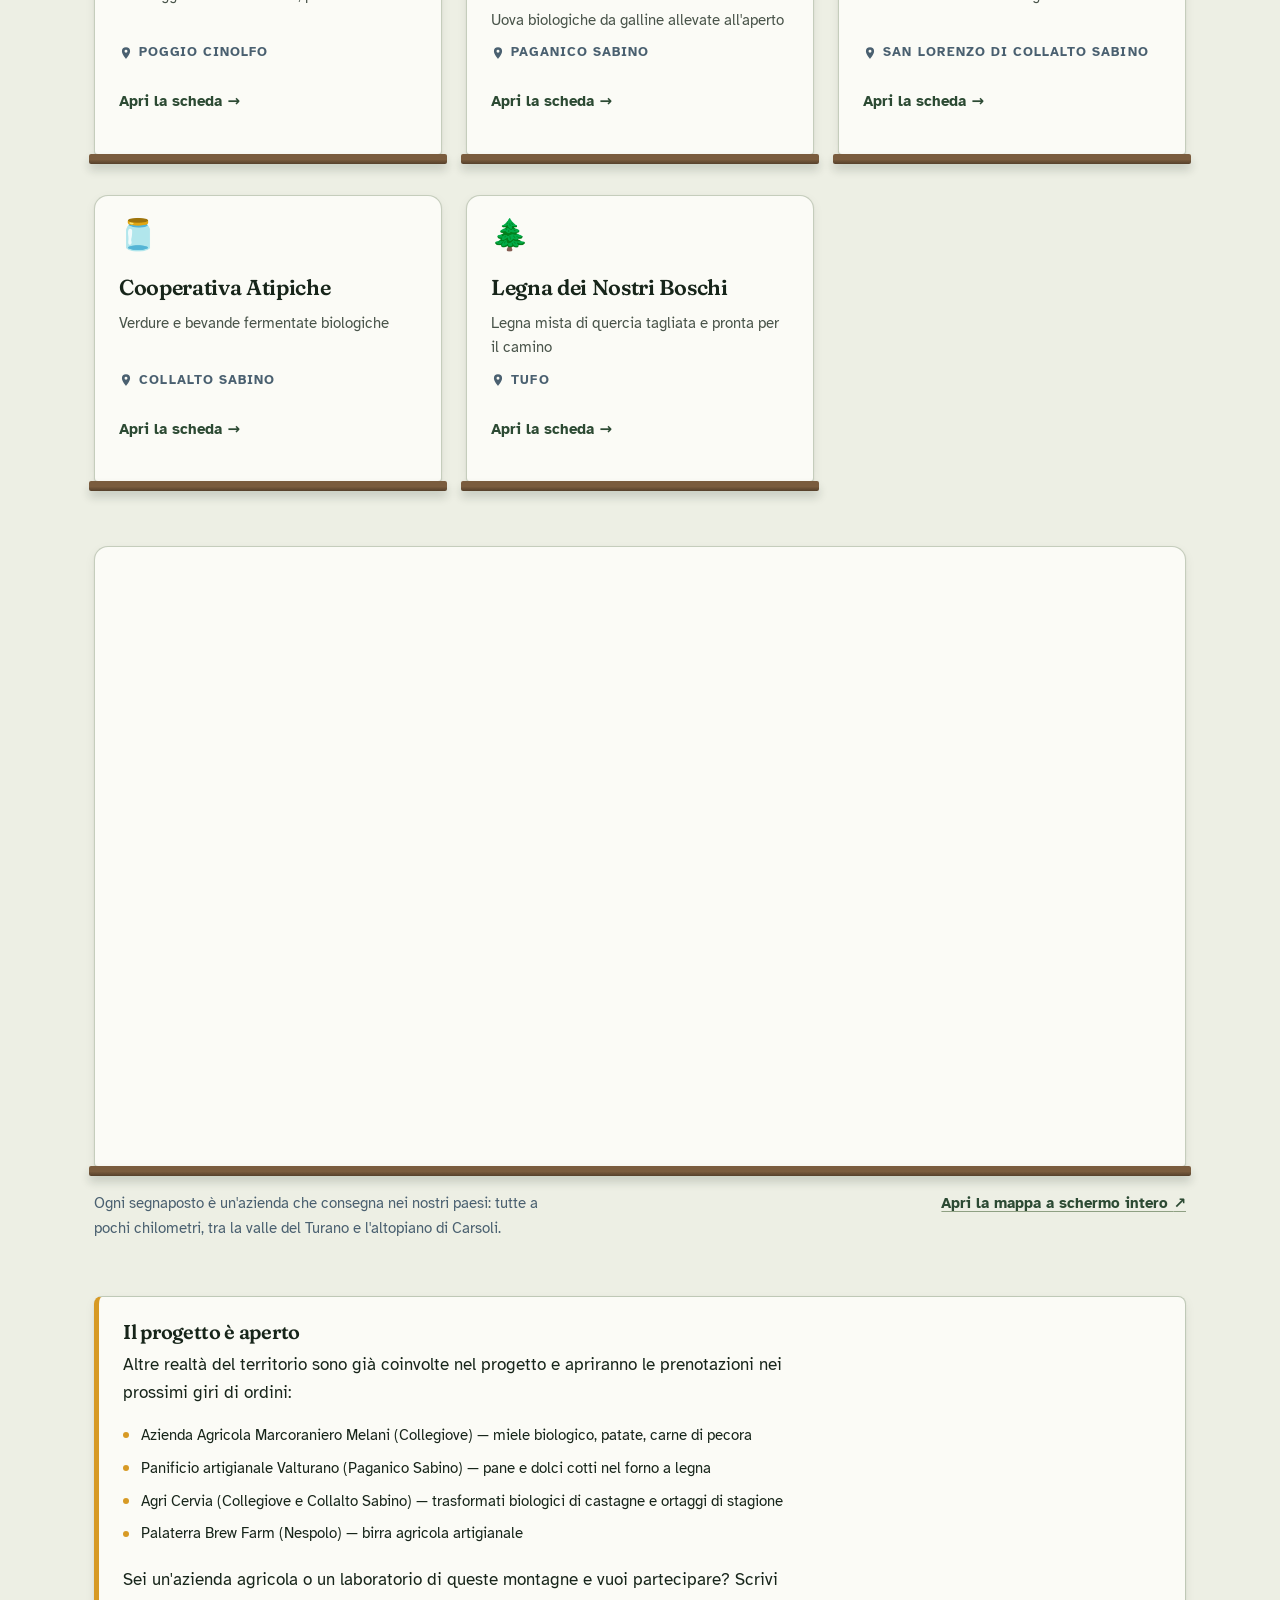
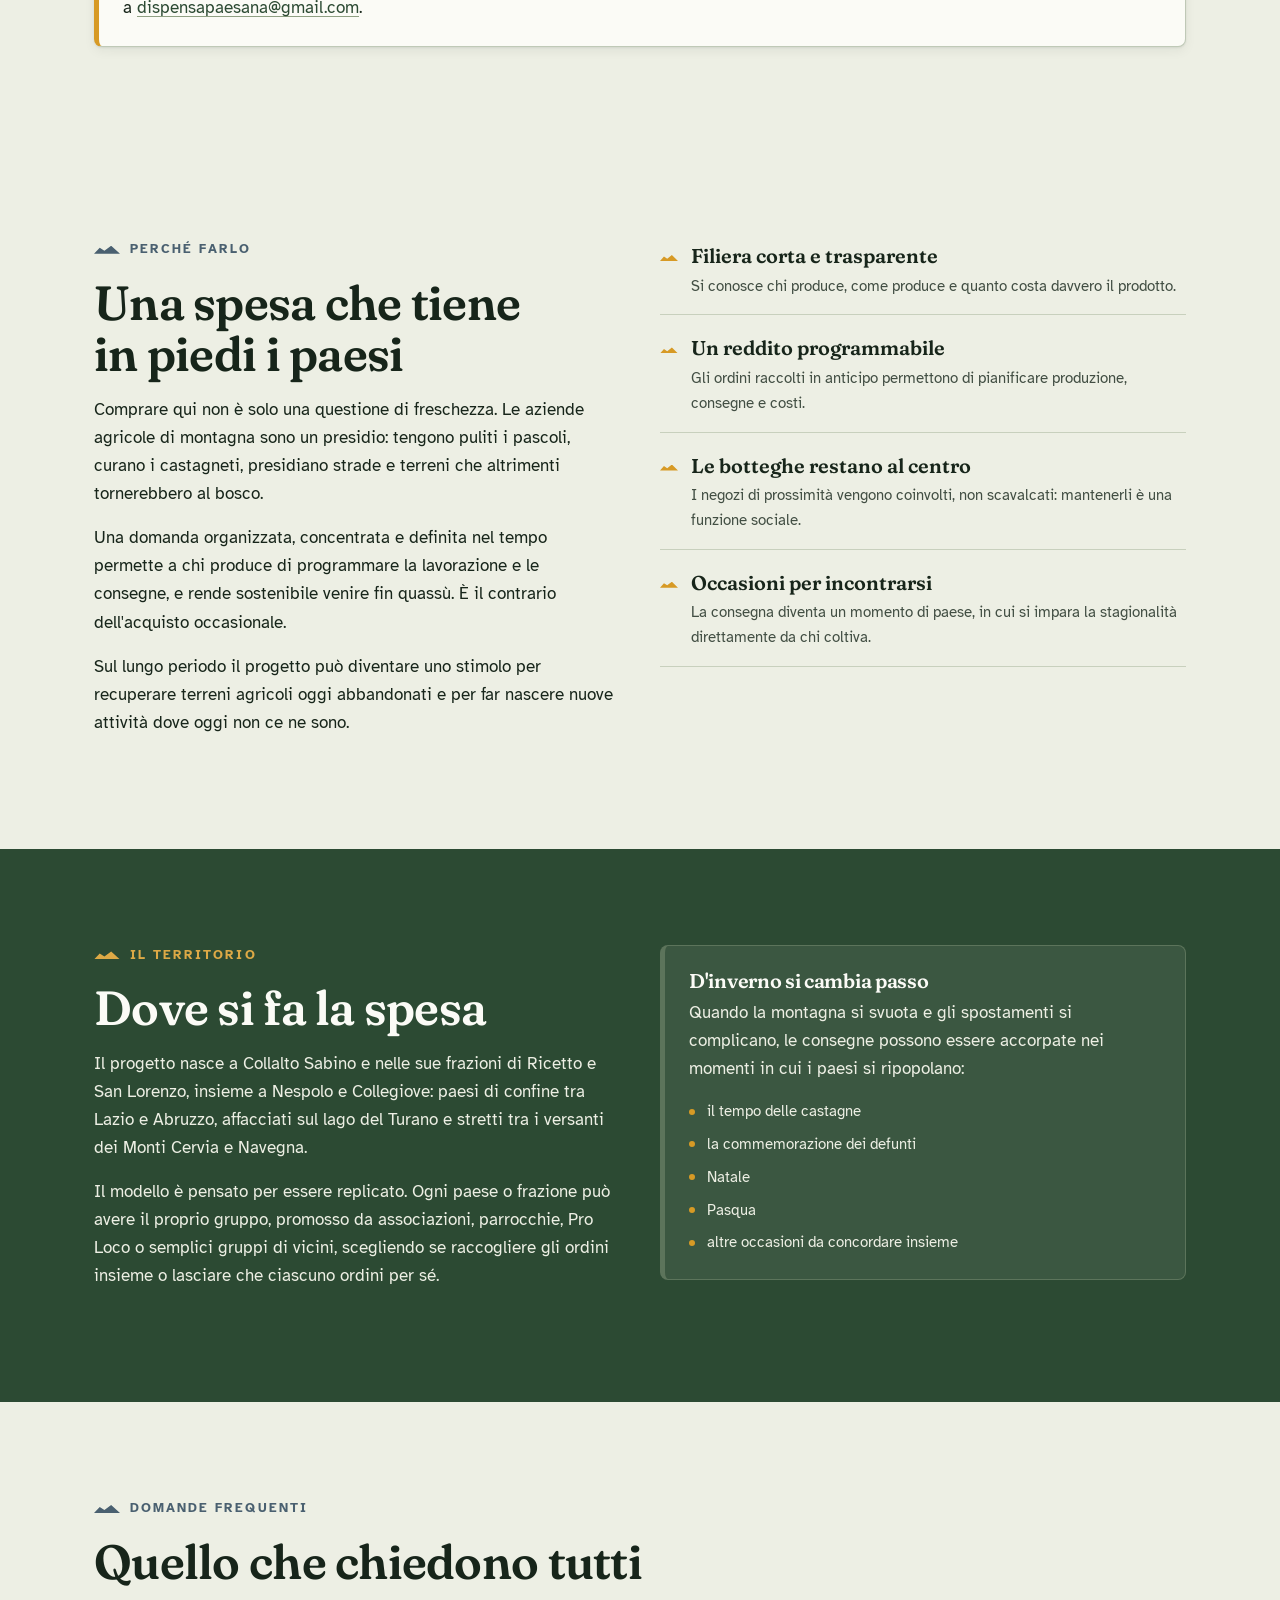
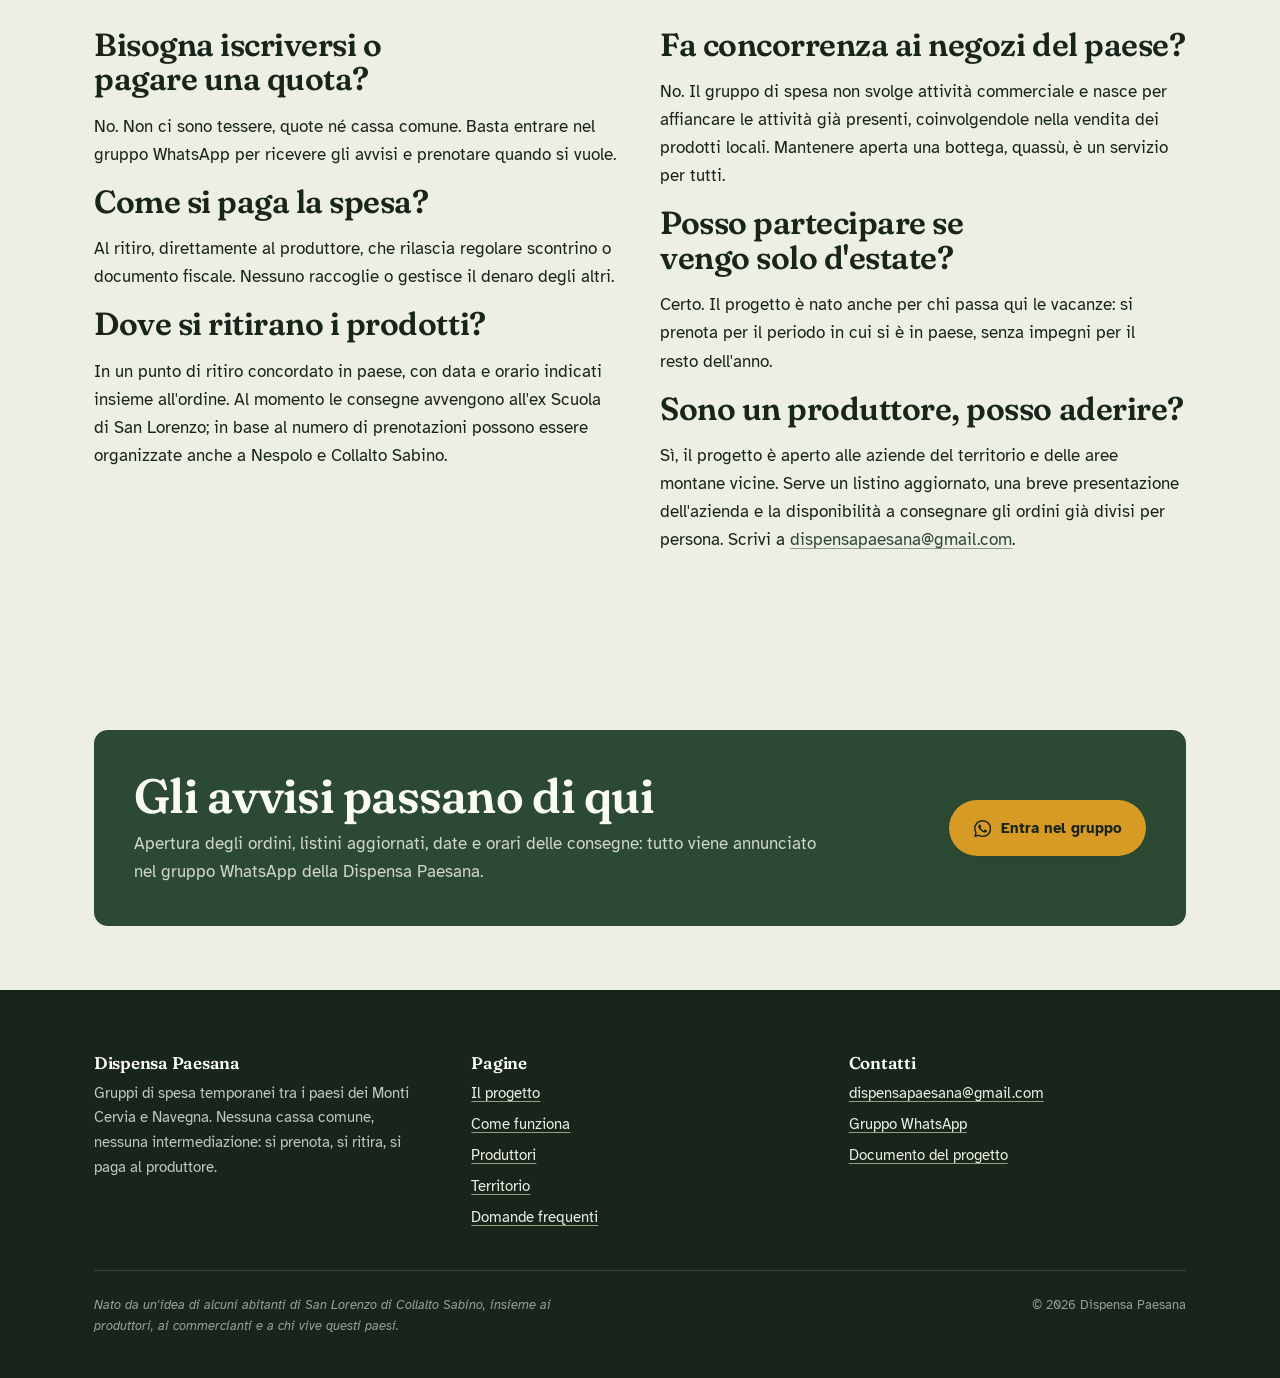
==== commit a0b54e23: "Aggiorna link Ricetto" ====
--- a/index.html
+++ b/index.html
@@ -159,7 +159,7 @@
         </div>
         <ul class="copertina__paesi">
           <li><a href="https://collaltosabinoapk.prod.globogis.com" target="_blank" rel="noopener">Collalto Sabino</a></li>
-          <li><a href="https://it.wikipedia.org/wiki/Ricetto_(Collalto_Sabino)" target="_blank" rel="noopener">Ricetto</a></li>
+          <li><a href="https://www.facebook.com/profile.php?id=100081154914634" target="_blank" rel="noopener">Ricetto</a></li>
           <li><a href="https://www.sanlorenzodicollaltosabino.it" target="_blank" rel="noopener">San Lorenzo</a></li>
           <li><a href="https://www.nespolopertutti.it" target="_blank" rel="noopener">Nespolo</a></li>
           <li><a href="https://www.comune.collegiove.ri.it" target="_blank" rel="noopener">Collegiove</a></li>
--- a/assets/css/layout.css
+++ b/assets/css/layout.css
@@ -326,8 +326,7 @@
 
   .copertina__logo {
     order: -1;
-    width: min(200px, 55%);
-    justify-self: start;
+    justify-self: center;
   }
 }
 
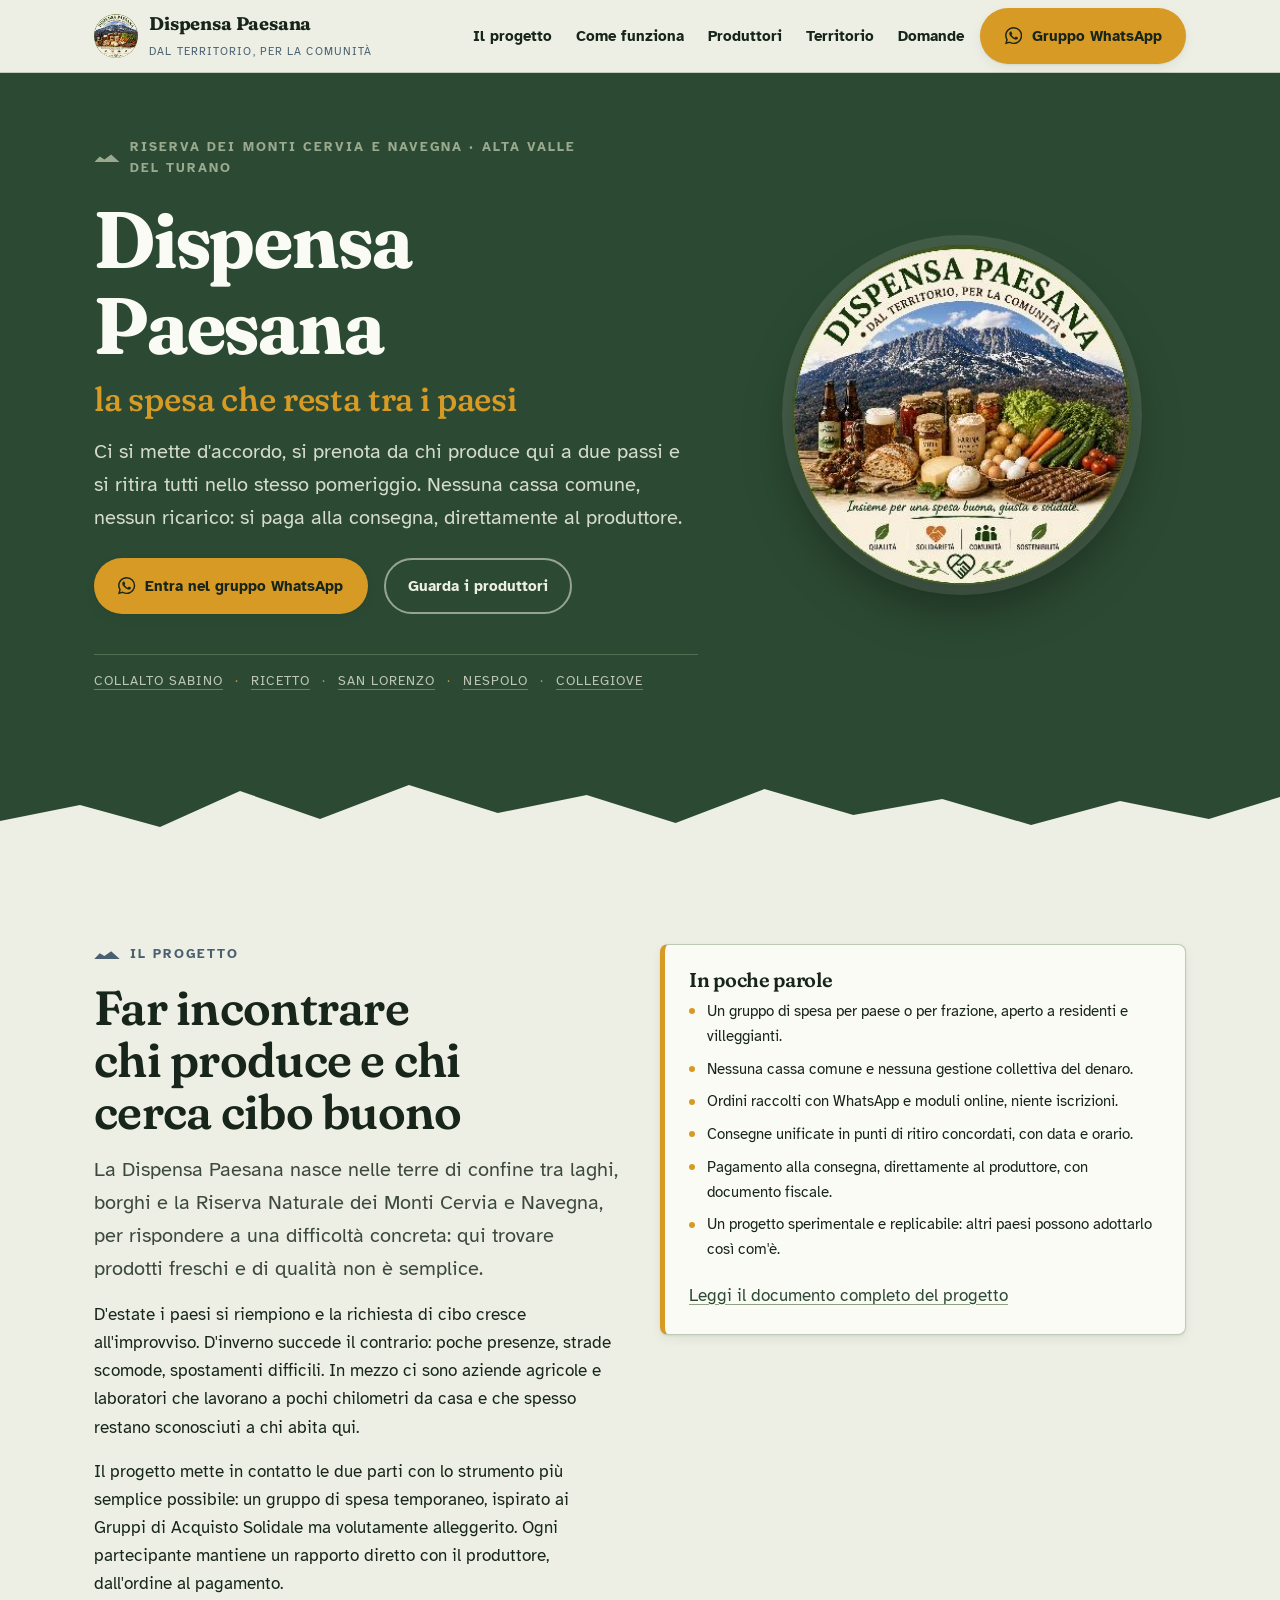
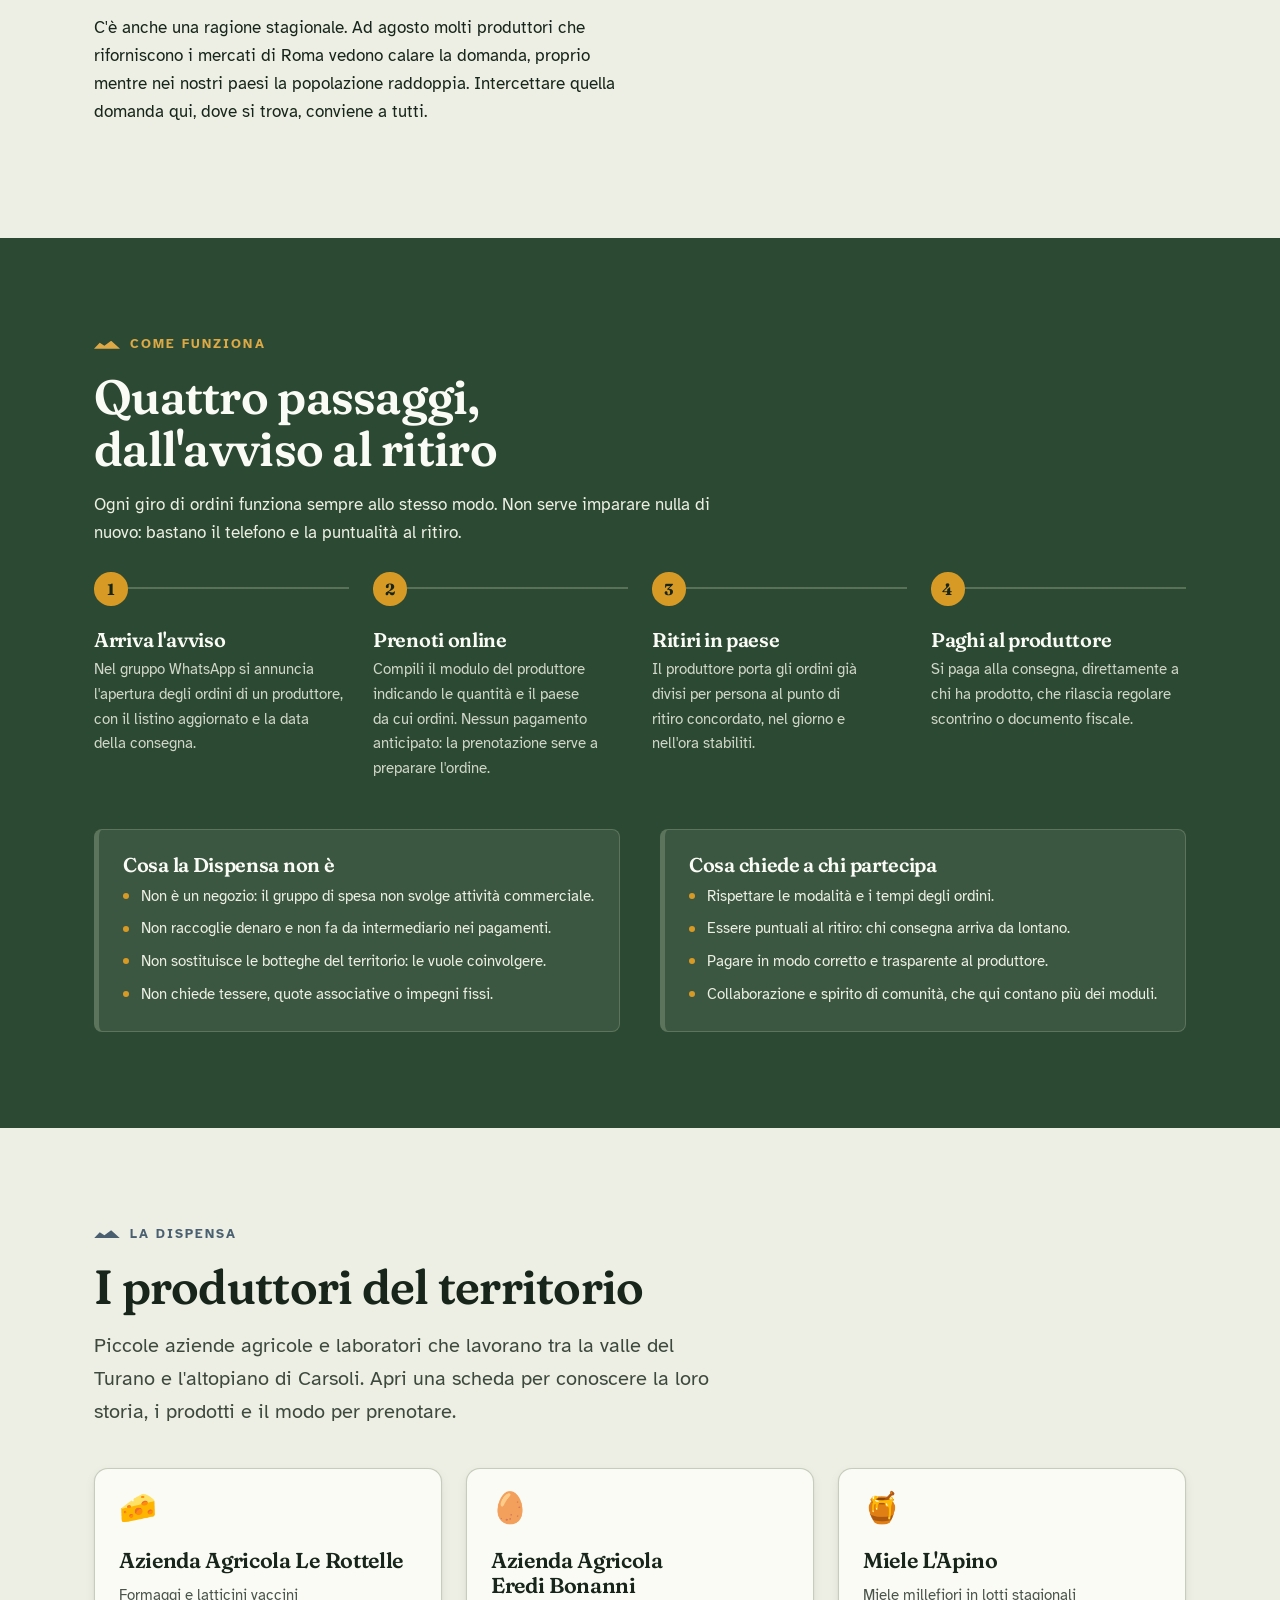
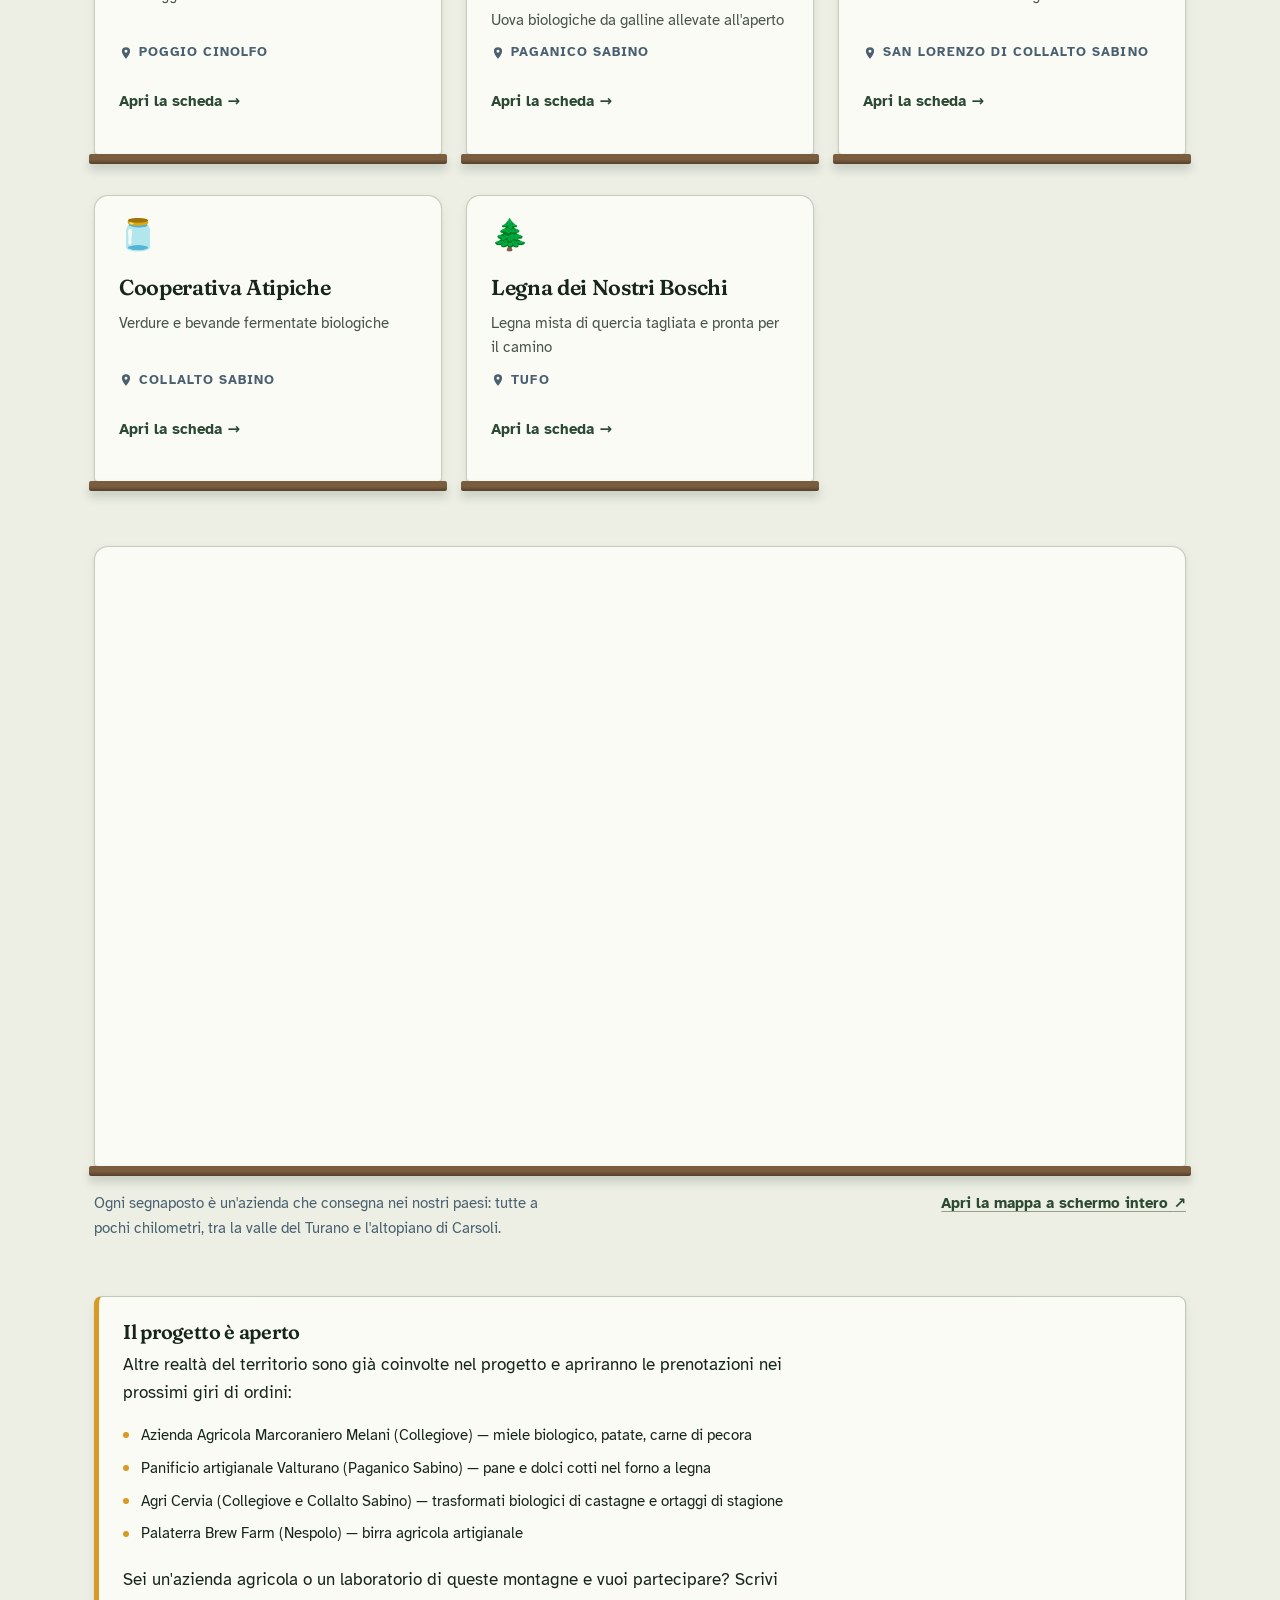
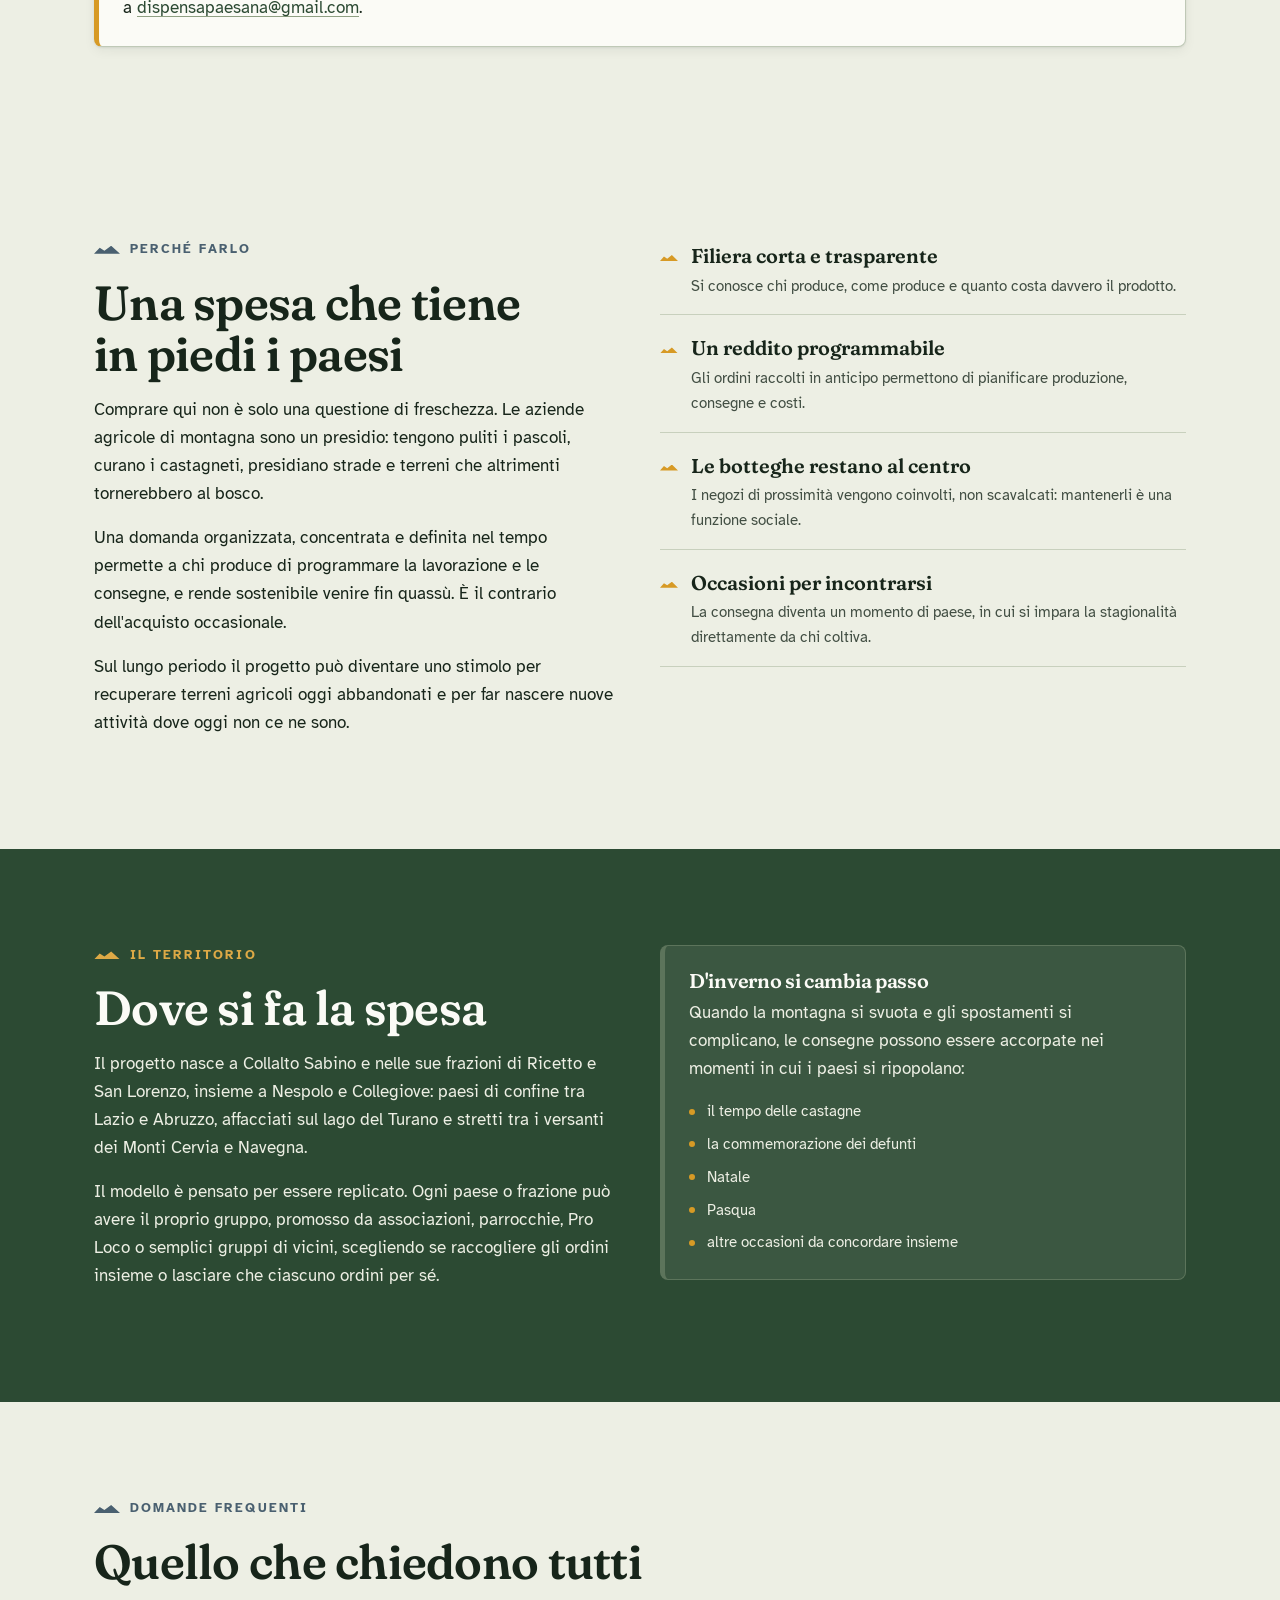
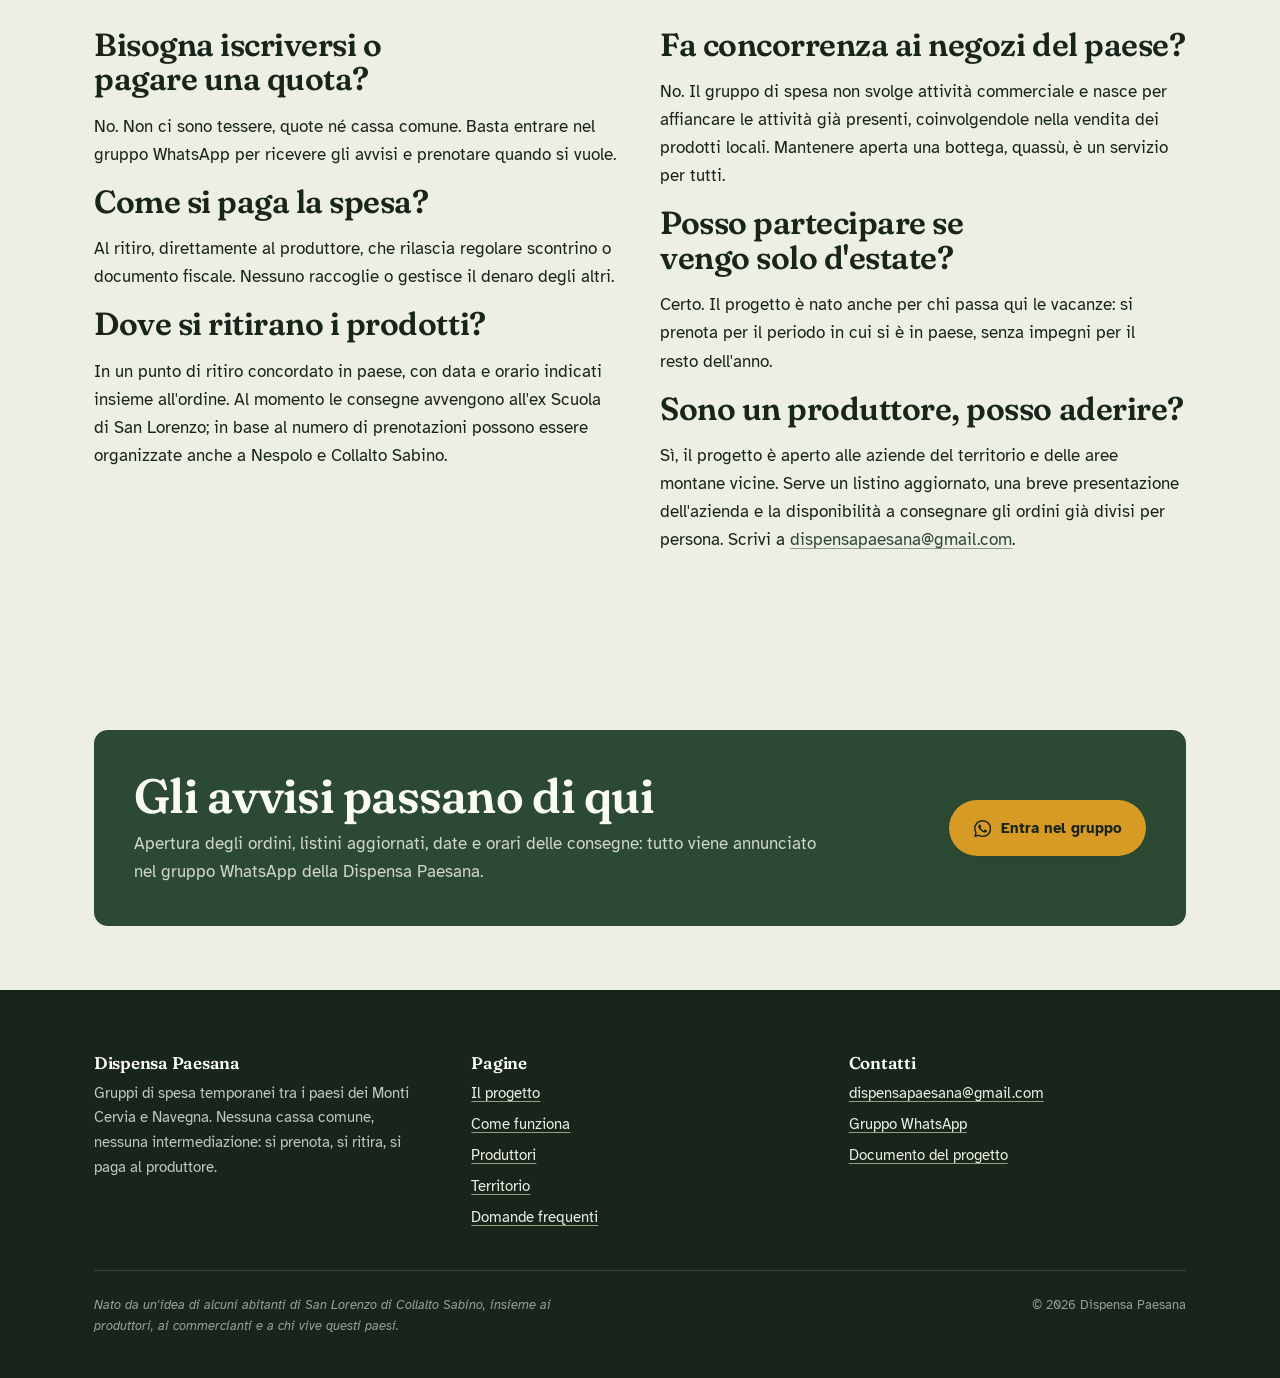
==== commit 403c90ad: "Rigenera HTML" ====
--- a/index.html
+++ b/index.html
@@ -265,7 +265,7 @@
         <li class="barattolo">
           <p class="barattolo__simbolo" aria-hidden="true">🧀</p>
           <h3 class="barattolo__nome"><a href="produttori/le-rottelle.html">Azienda Agricola Le Rottelle</a></h3>
-          <p class="barattolo__categoria">Formaggi e latticini vaccini, pacchi carne</p>
+          <p class="barattolo__categoria">Formaggi e latticini vaccini</p>
           <p class="barattolo__paese"><svg viewBox="0 0 24 24" aria-hidden="true"><path d="M12 2a7 7 0 0 0-7 7c0 5.25 7 13 7 13s7-7.75 7-13a7 7 0 0 0-7-7m0 9.5A2.5 2.5 0 1 1 12 6.5a2.5 2.5 0 0 1 0 5"/></svg>Poggio Cinolfo</p>
           <p class="barattolo__vai">Apri la scheda <span aria-hidden="true">→</span></p>
         </li>
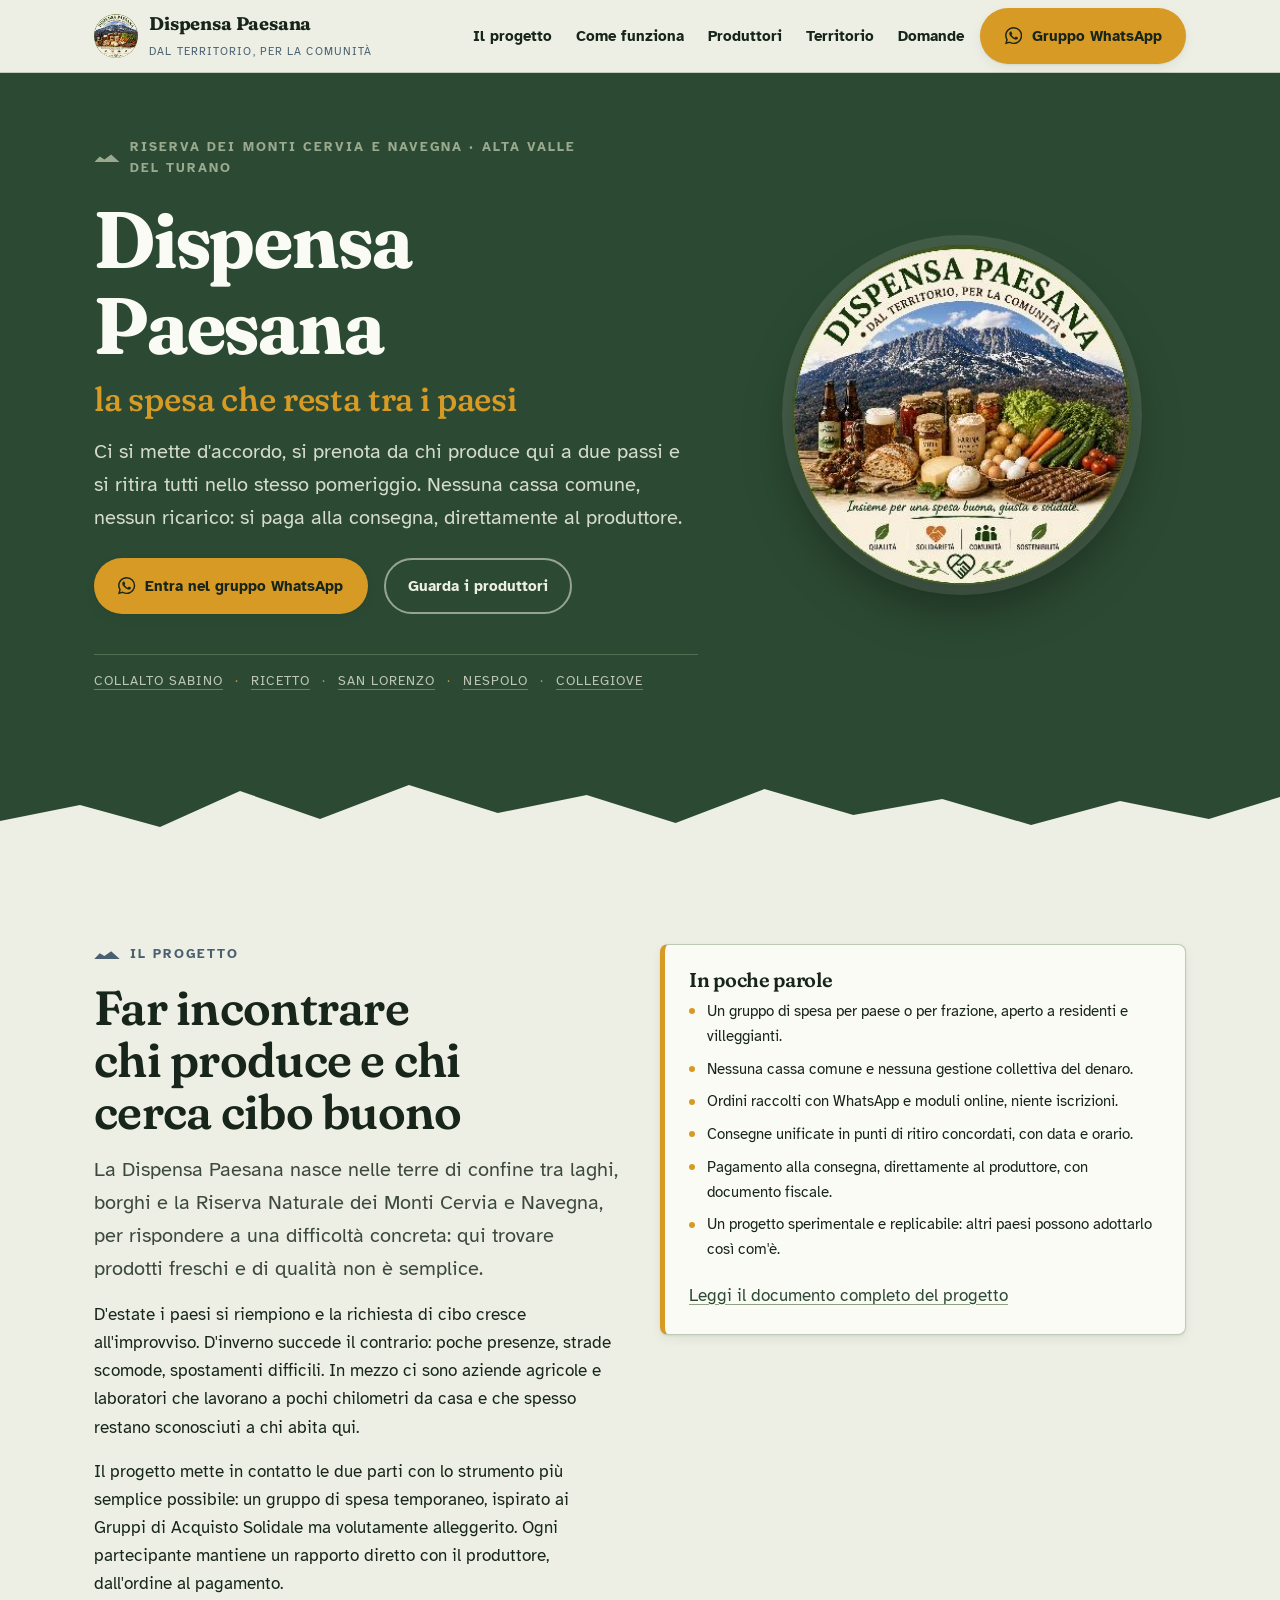
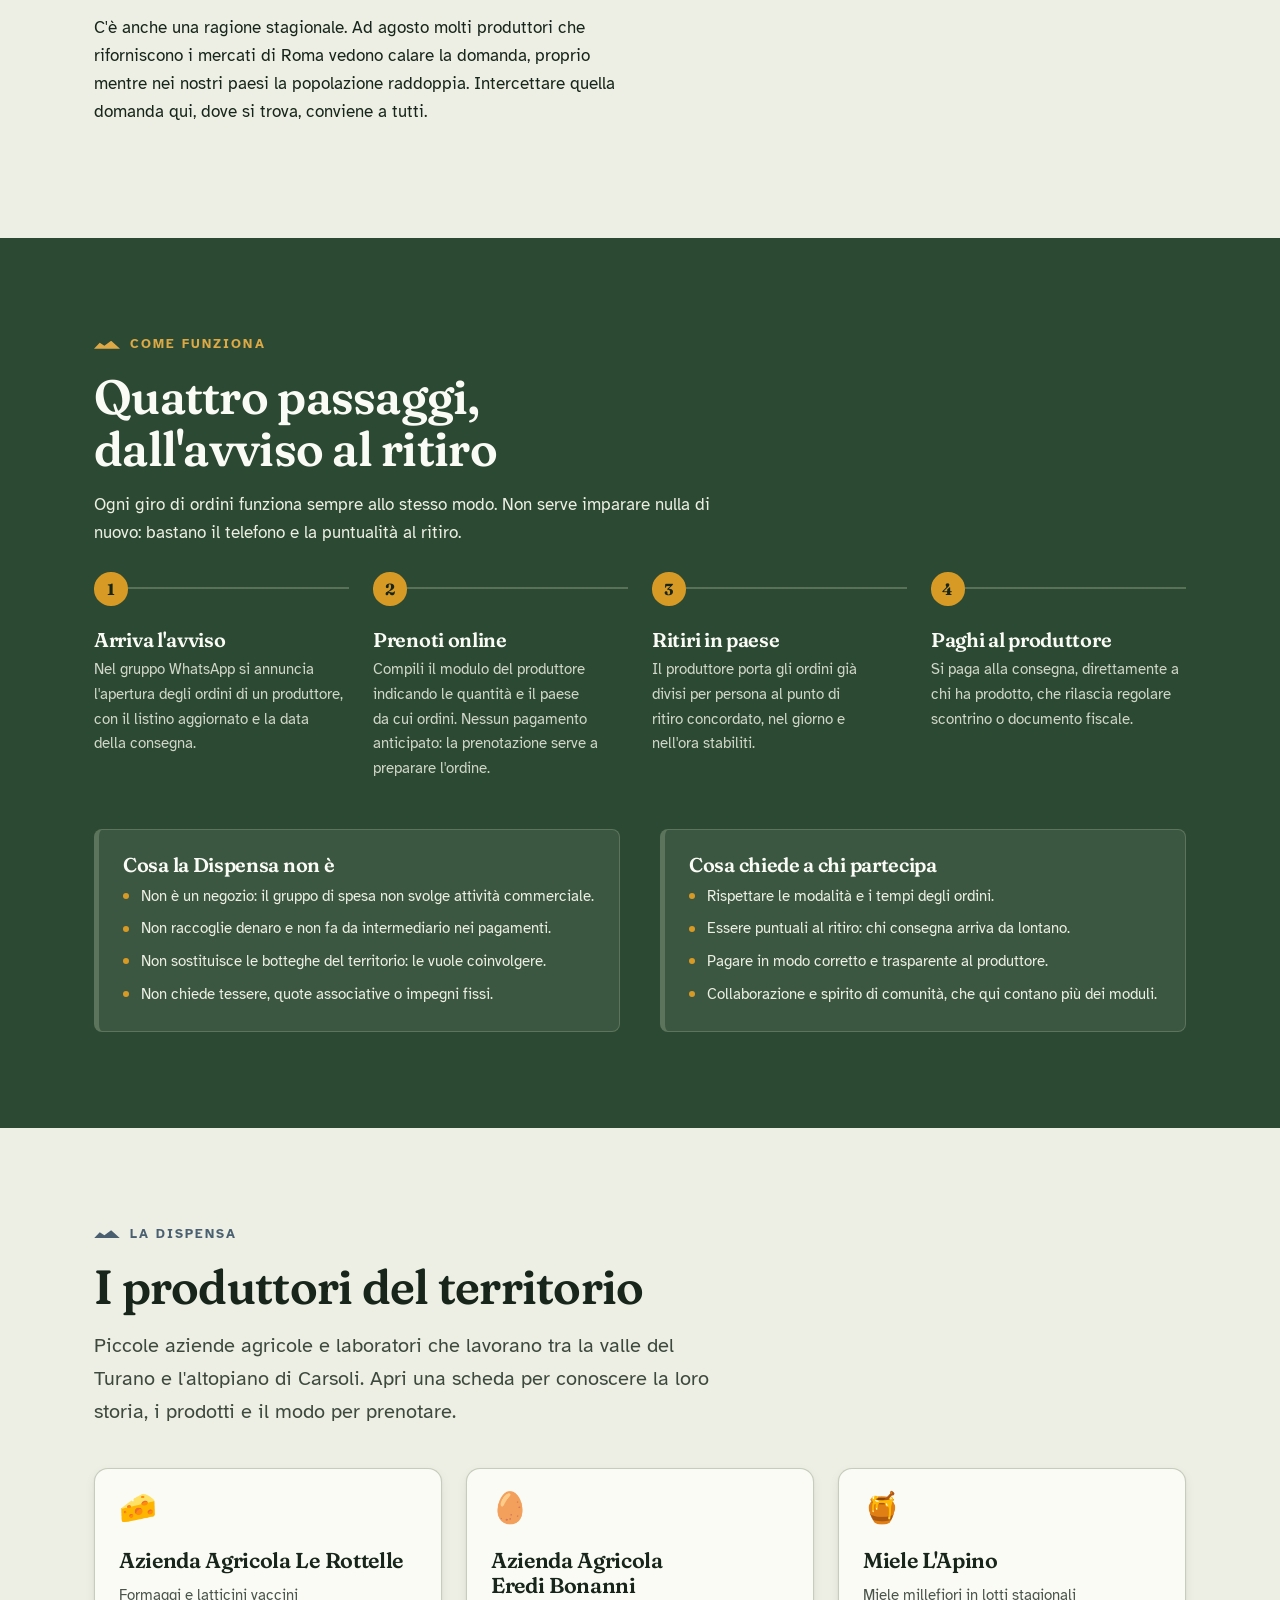
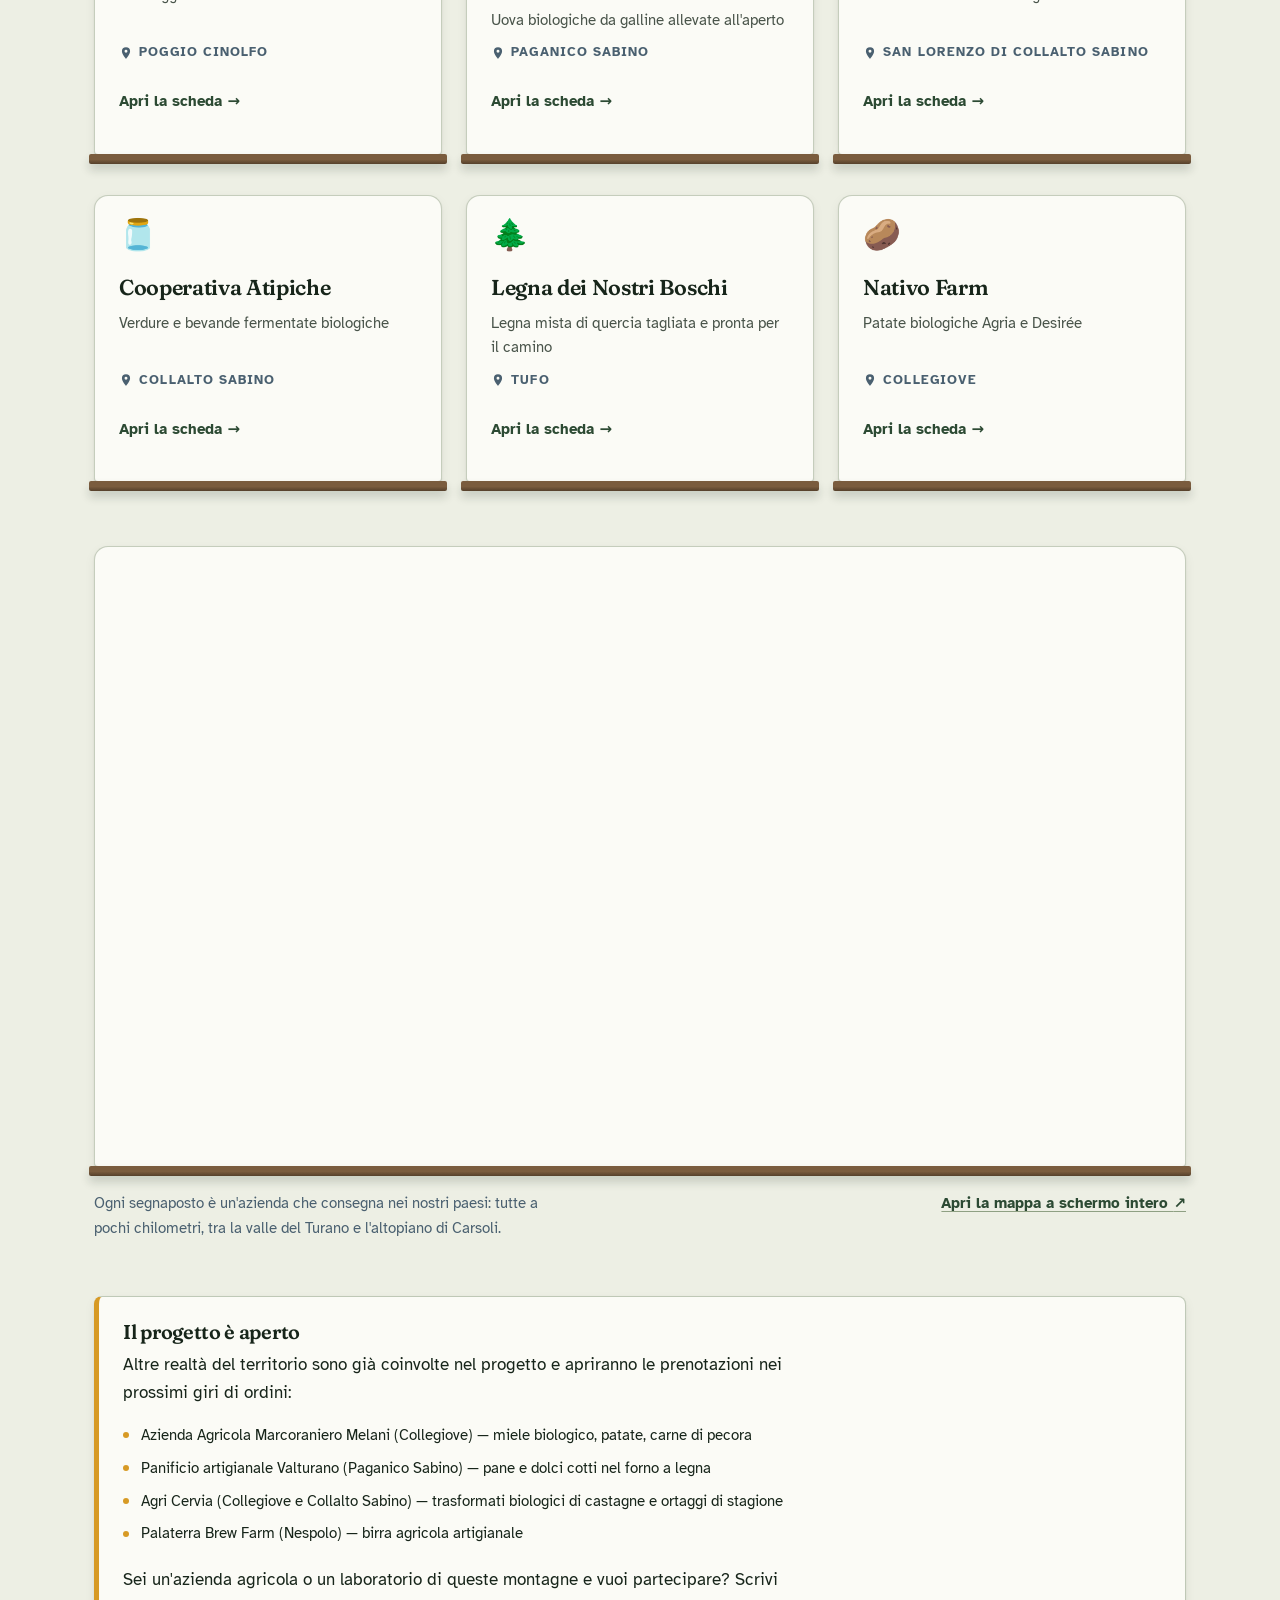
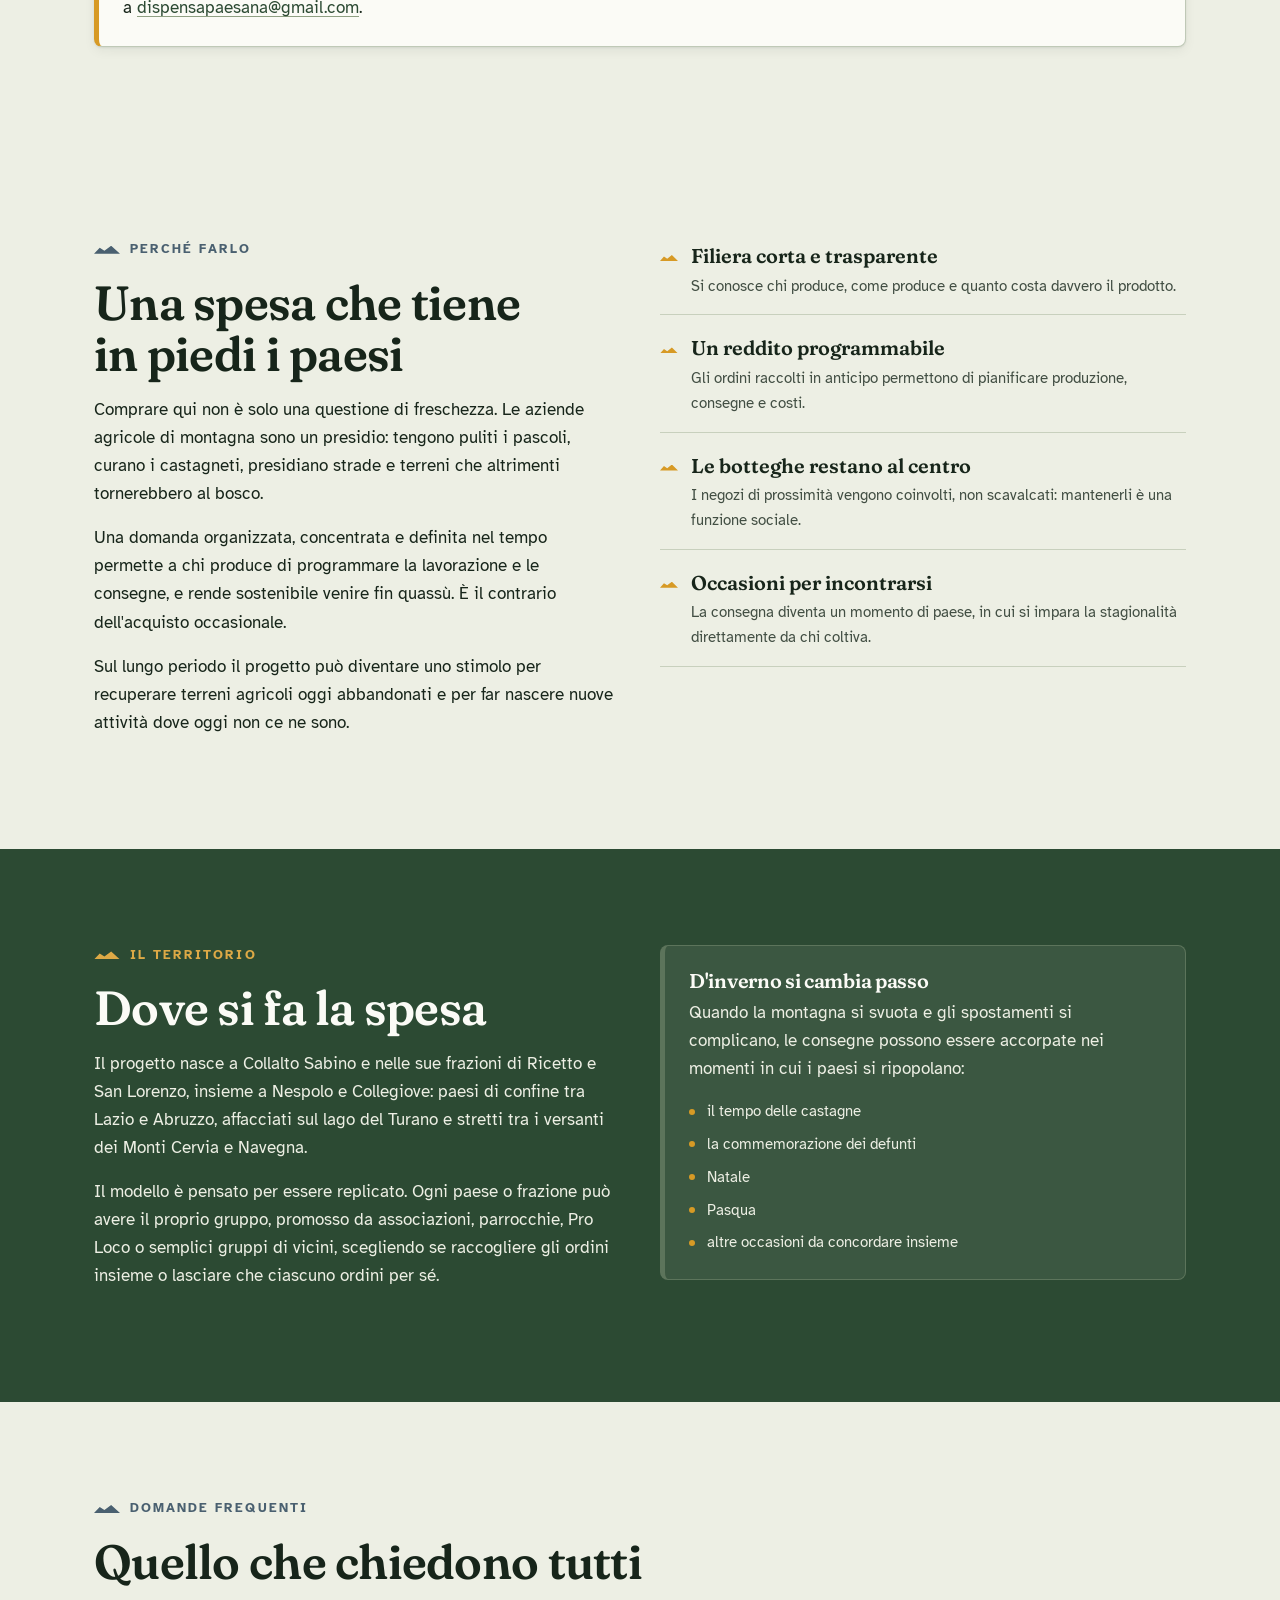
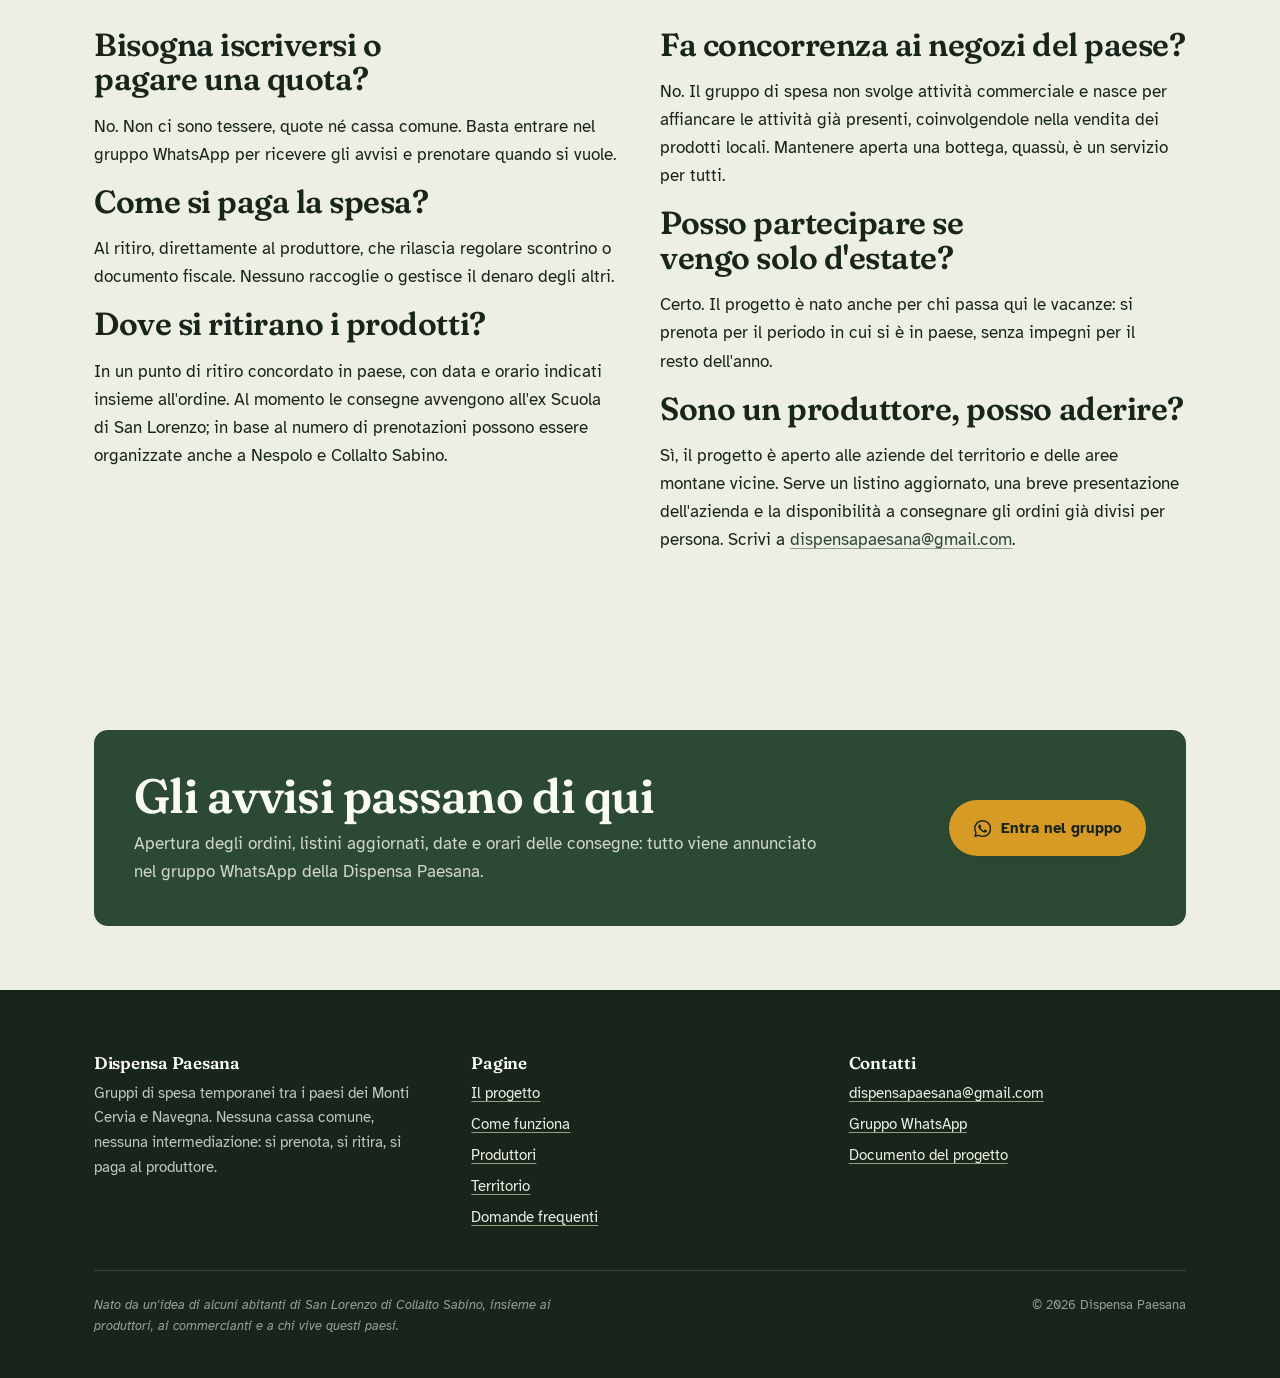
==== commit aefdf2c7: "Aggiunto produttore Nativo Farm" ====
--- a/index.html
+++ b/index.html
@@ -297,6 +297,13 @@
           <p class="barattolo__paese"><svg viewBox="0 0 24 24" aria-hidden="true"><path d="M12 2a7 7 0 0 0-7 7c0 5.25 7 13 7 13s7-7.75 7-13a7 7 0 0 0-7-7m0 9.5A2.5 2.5 0 1 1 12 6.5a2.5 2.5 0 0 1 0 5"/></svg>Tufo</p>
           <p class="barattolo__vai">Apri la scheda <span aria-hidden="true">→</span></p>
         </li>
+        <li class="barattolo">
+          <p class="barattolo__simbolo" aria-hidden="true">🥔</p>
+          <h3 class="barattolo__nome"><a href="produttori/nativo-farm.html">Nativo Farm</a></h3>
+          <p class="barattolo__categoria">Patate biologiche Agria e Desirée</p>
+          <p class="barattolo__paese"><svg viewBox="0 0 24 24" aria-hidden="true"><path d="M12 2a7 7 0 0 0-7 7c0 5.25 7 13 7 13s7-7.75 7-13a7 7 0 0 0-7-7m0 9.5A2.5 2.5 0 1 1 12 6.5a2.5 2.5 0 0 1 0 5"/></svg>Collegiove</p>
+          <p class="barattolo__vai">Apri la scheda <span aria-hidden="true">→</span></p>
+        </li>
       </ul>
       <!-- PRODUTTORI:FINE -->
 
